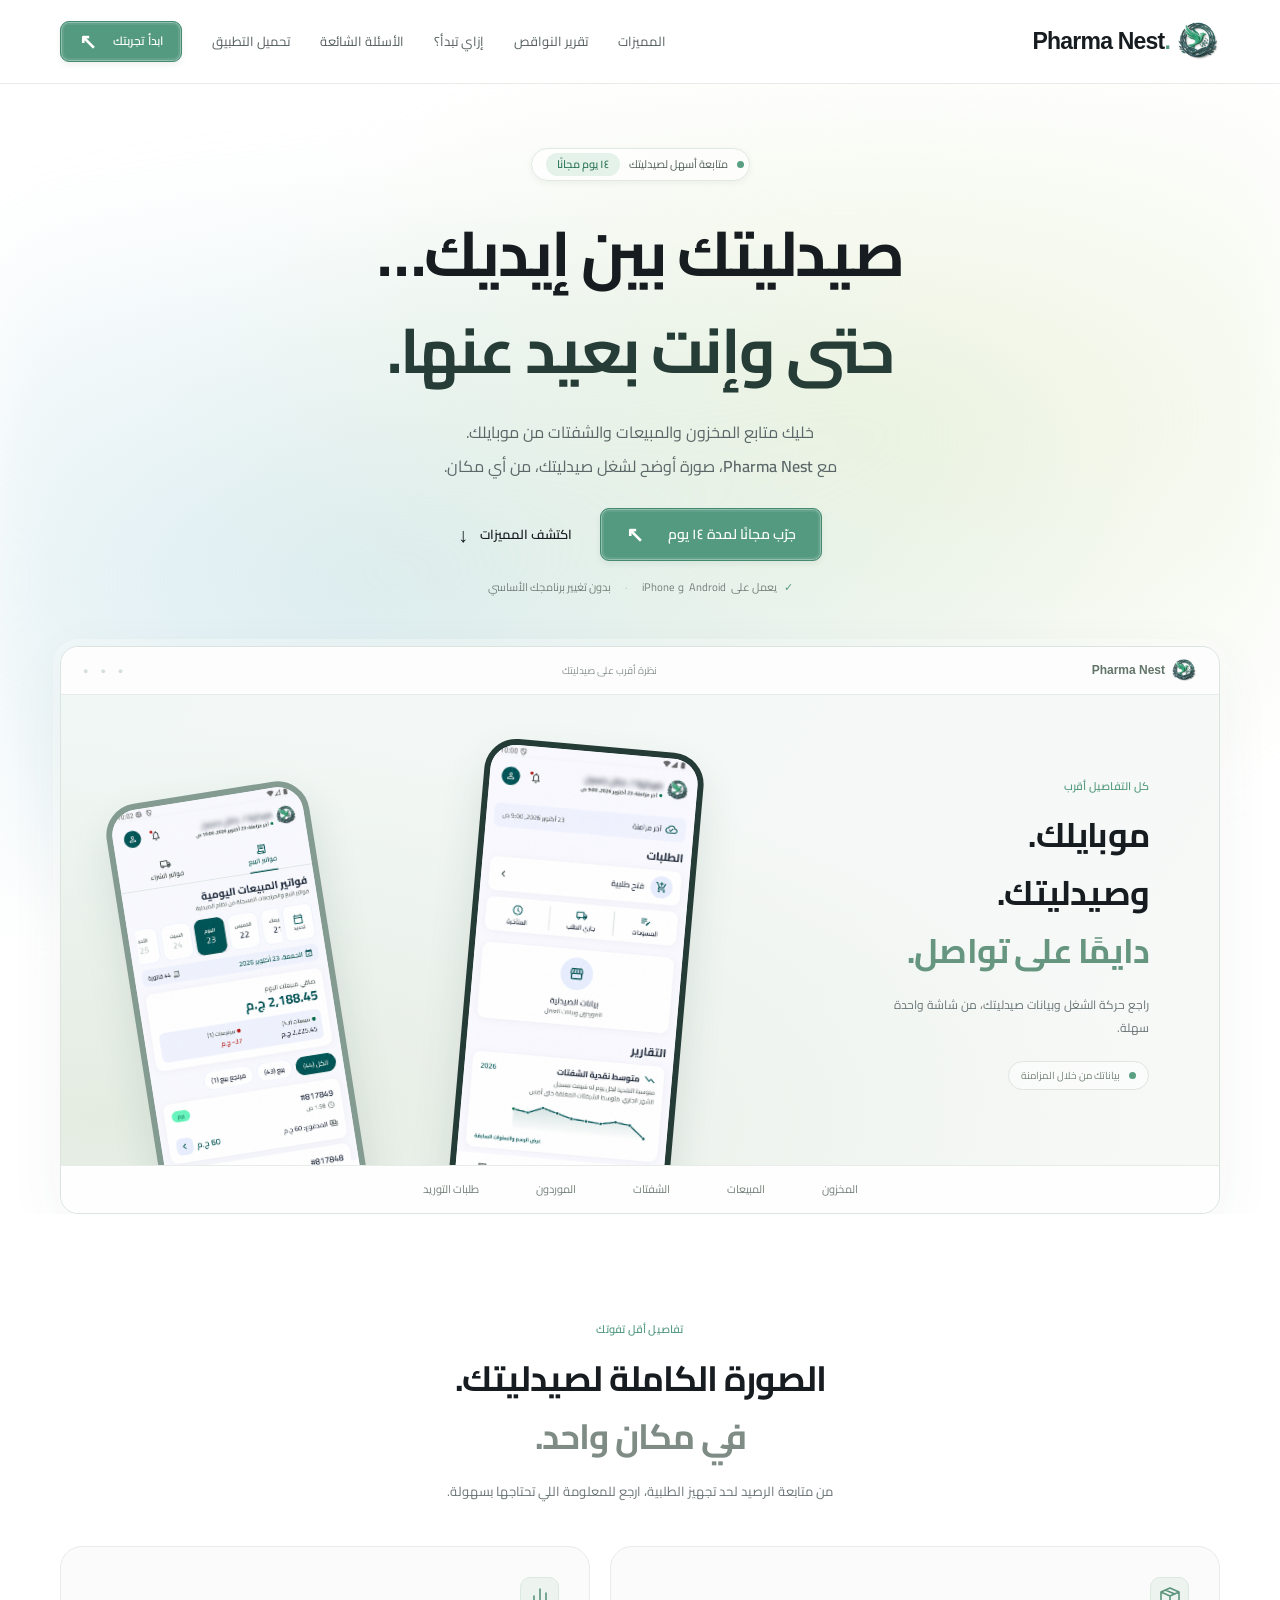
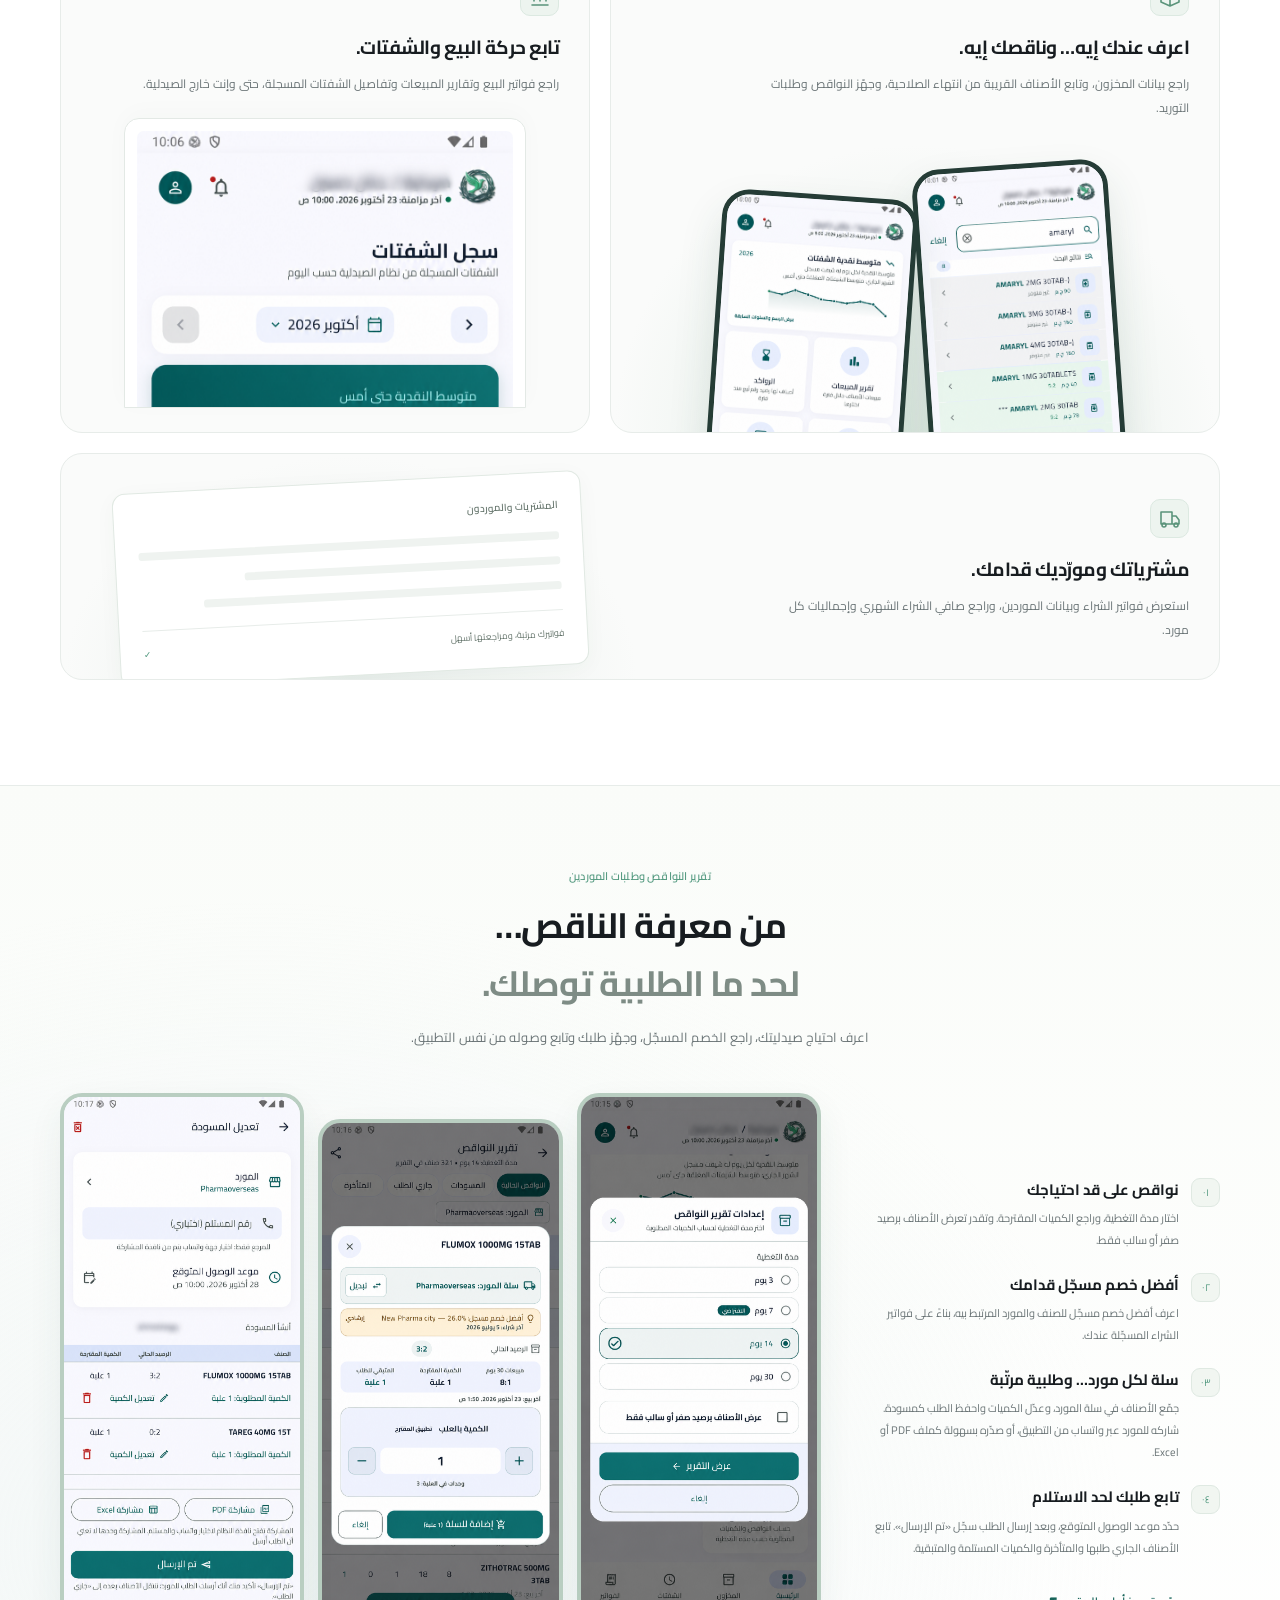
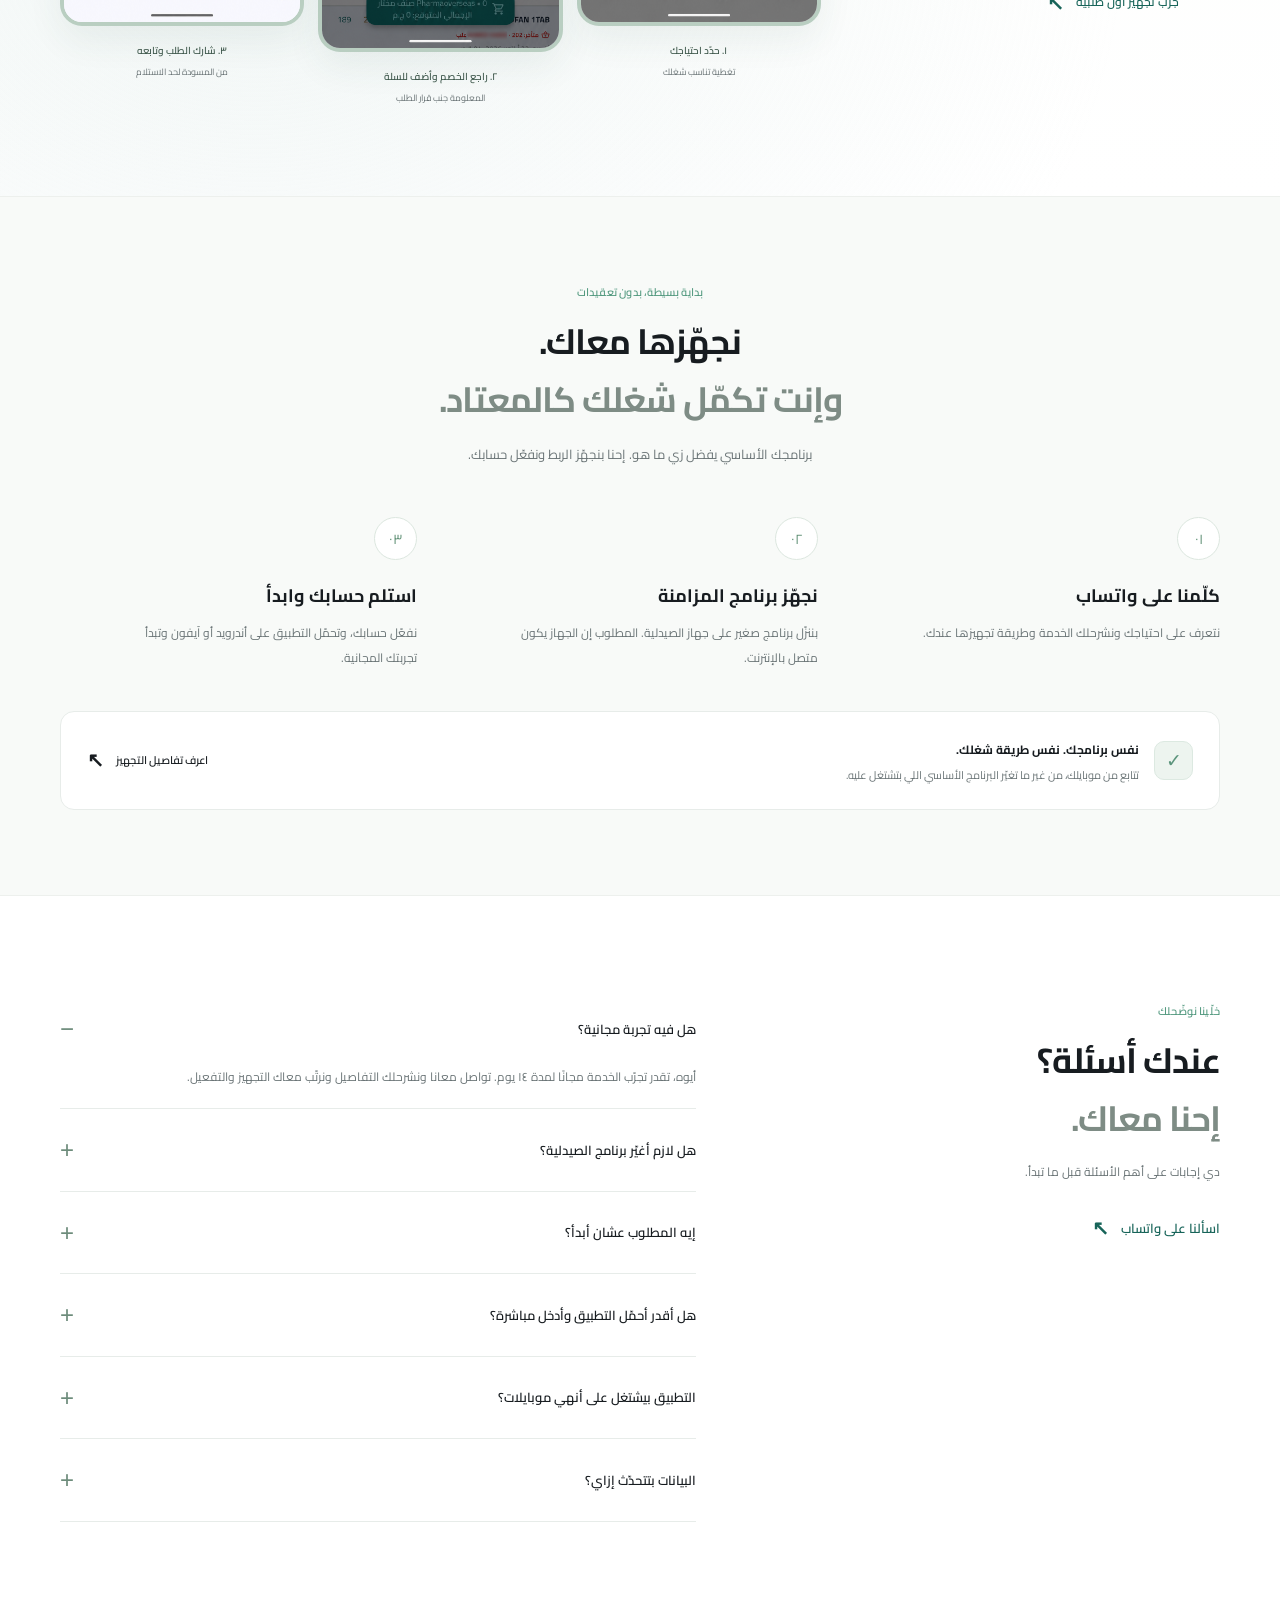
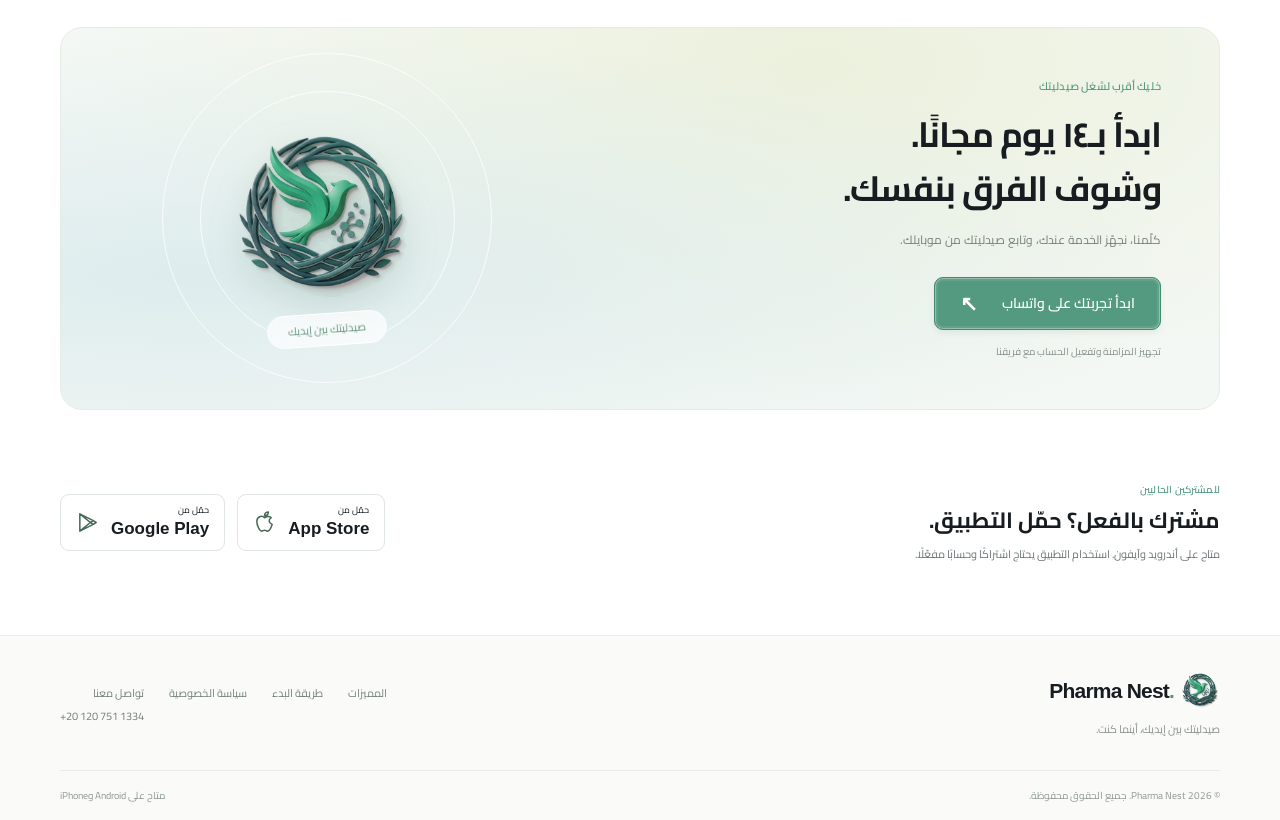
==== index.html @ ee8a0f4d "init commit" ====
<!doctype html>
<html lang="ar" dir="rtl">
<head>
  <meta charset="utf-8">
  <meta name="viewport" content="width=device-width, initial-scale=1">
  <meta name="theme-color" content="#5a9f86">
  <meta name="description" content="صيدليتك بين إيديك مع Pharma Nest. تابع المخزون والمبيعات والشفتات وطلبات التوريد من موبايلك، بدون تغيير برنامجك الأساسي. جرّب مجانًا لمدة ١٤ يوم.">
  <meta property="og:title" content="Pharma Nest — صيدليتك بين إيديك">
  <meta property="og:description" content="تابع صيدليتك من موبايلك. تجربة مجانية لمدة ١٤ يوم مع تجهيز المزامنة وتفعيل حسابك.">
  <meta property="og:type" content="website">
  <title>Pharma Nest | صيدليتك بين إيديك</title>
  <link rel="icon" href="assets/logo.png" type="image/png">
  <link rel="preload" href="assets/fonts/Cairo-Regular.ttf" as="font" type="font/ttf" crossorigin>
  <link rel="stylesheet" href="styles.css">
  <script src="script.js" defer></script>
</head>
<body>
<a class="skip-link" href="#main">انتقل إلى المحتوى</a>
<header class="header">
  <div class="container nav-wrap">
    <a class="brand" href="#home" aria-label="Pharma Nest، الرئيسية"><img src="assets/logo.png" width="42" height="42" alt=""><span dir="ltr">Pharma Nest<span class="brand-dot">.</span></span></a>
    <button class="menu-toggle" aria-controls="navigation" aria-expanded="false" aria-label="فتح القائمة"><span></span><span></span></button>
    <nav id="navigation" aria-label="القائمة الرئيسية">
      <a href="#features">المميزات</a><a href="#shortages">تقرير النواقص</a><a href="#how-it-works">إزاي تبدأ؟</a><a href="#faq">الأسئلة الشائعة</a><a href="#download">تحميل التطبيق</a>
      <a class="button button-small" data-contact href="https://wa.me/201207511334" target="_blank" rel="noopener noreferrer">ابدأ تجربتك <span aria-hidden="true">↖</span></a>
    </nav>
  </div>
</header>
<main id="main">
  <section class="hero" id="home" aria-labelledby="hero-title">
    <div class="hero-glow" aria-hidden="true"></div>
    <div class="container hero-content">
      <div class="announcement"><span class="live-dot" aria-hidden="true"></span><span>متابعة أسهل لصيدليتك</span><span class="announcement-trial">١٤ يوم مجانًا</span></div>
      <h1 id="hero-title">صيدليتك بين إيديك…<br><span>حتى وإنت بعيد عنها.</span></h1>
      <p class="hero-description">خليك متابع المخزون والمبيعات والشفتات من موبايلك.<br class="desktop-break"> مع <b dir="ltr">Pharma Nest</b>، صورة أوضح لشغل صيدليتك، من أي مكان.</p>
      <div class="hero-actions"><a class="button" data-contact href="https://wa.me/201207511334" target="_blank" rel="noopener noreferrer">جرّب مجانًا لمدة ١٤ يوم <span aria-hidden="true">↖</span></a><a class="text-link" href="#features">اكتشف المميزات <span aria-hidden="true">↓</span></a></div>
      <p class="platform-note"><span aria-hidden="true">✓</span> يعمل على <span dir="ltr">Android</span> و<span dir="ltr">iPhone</span><span class="note-separator">·</span> بدون تغيير برنامجك الأساسي</p>
      <div class="showcase" aria-label="صور فعلية من تطبيق Pharma Nest">
        <div class="showcase-top"><div class="showcase-brand"><img src="assets/logo.png" width="25" height="25" alt=""><span dir="ltr">Pharma Nest</span></div><span>نظرة أقرب على صيدليتك</span><span class="window-dots" aria-hidden="true">● ● ●</span></div>
        <div class="showcase-body">
          <div class="showcase-copy"><span class="eyebrow">كل التفاصيل أقرب</span><h2>موبايلك.&nbsp;<br>وصيدليتك.&nbsp;<br><span>دايمًا على تواصل.</span></h2><p>راجع حركة الشغل وبيانات صيدليتك، من شاشة واحدة سهلة.</p><div class="sync-pill"><span class="live-dot" aria-hidden="true"></span> بياناتك من خلال المزامنة</div></div>
          <div class="phones"><div class="phone phone-side"><img src="assets/screens/sales-private.png" width="1080" height="2400" alt="شاشة فواتير المبيعات في تطبيق Pharma Nest" fetchpriority="high"></div><div class="phone phone-main"><img src="assets/screens/home-private.png" width="1080" height="2400" alt="الشاشة الرئيسية للتطبيق، تعرض الطلبات وبيانات الصيدلية ومتوسط نقدية الشفتات" fetchpriority="high"></div></div>
        </div>
        <div class="showcase-bottom"><span>المخزون</span><span>المبيعات</span><span>الشفتات</span><span>الموردون</span><span>طلبات التوريد</span></div>
      </div>
    </div>
  </section>
  <section class="section container" id="features" aria-labelledby="features-title">
    <div class="section-heading"><span class="eyebrow">تفاصيل أقل تفوتك</span><h2 id="features-title">الصورة الكاملة لصيدليتك.<br><span class="muted-heading">في مكان واحد.</span></h2><p>من متابعة الرصيد لحد تجهيز الطلبية، ارجع للمعلومة اللي تحتاجها بسهولة.</p></div>
    <div class="feature-grid">
      <article class="feature-card feature-large"><div class="card-copy"><span class="icon-box" aria-hidden="true"><svg viewBox="0 0 24 24"><path d="m3 7 9-4 9 4-9 4-9-4Zm0 0v10l9 4 9-4V7M12 11v10M7 5l10 4"/></svg></span><h3>اعرف عندك إيه… وناقصك إيه.</h3><p>راجع بيانات المخزون، وتابع الأصناف القريبة من انتهاء الصلاحية، وجهّز النواقص وطلبات التوريد.</p></div><div class="feature-screens feature-screens-pair"><div class="phone"><img src="assets/screens/inventory-private.png" width="1080" height="2400" alt="البحث في مخزون الصيدلية وعرض أرصدة الأصناف، مع تمويه اسم الصيدلية" loading="lazy"></div><div class="phone"><img src="assets/screens/reports-private.png" width="1080" height="2400" alt="تقارير المبيعات والرواكد وتقييم المخزون وقرب انتهاء الصلاحية والنواقص، مع تمويه اسم الصيدلية" loading="lazy"></div></div></article>
      <article class="feature-card"><div class="card-copy"><span class="icon-box" aria-hidden="true"><svg viewBox="0 0 24 24"><path d="M4 20h16M6 16v-5M12 16V4M18 16V8"/></svg></span><h3>تابع حركة البيع والشفتات.</h3><p>راجع فواتير البيع وتقارير المبيعات وتفاصيل الشفتات المسجلة، حتى وإنت خارج الصيدلية.</p></div><div class="image-window"><img src="assets/screens/shifts-private-v2.png" width="1080" height="2400" alt="سجل الشفتات ومتوسط النقدية ومطابقة درج النقدية، مع تمويه اسم الصيدلية" loading="lazy"></div></article>
      <article class="feature-card feature-horizontal"><div class="card-copy"><span class="icon-box" aria-hidden="true"><svg viewBox="0 0 24 24"><path d="M3 5h11v12H3zM14 9h4l3 4v4h-7M6 20a2 2 0 1 0 0-4 2 2 0 0 0 0 4Zm12 0a2 2 0 1 0 0-4 2 2 0 0 0 0 4Z"/></svg></span><h3>مشترياتك ومورّديك قدامك.</h3><p>استعرض فواتير الشراء وبيانات الموردين، وراجع صافي الشراء الشهري وإجماليات كل مورد.</p></div><div class="quiet-illustration" aria-hidden="true"><div class="paper"><span>المشتريات والموردون</span><i></i><i></i><i></i><div>فواتيرك مرتبة، ومراجعتها أسهل <span>✓</span></div></div></div></article>
    </div>
  </section>
  <section class="shortages-section" id="shortages" aria-labelledby="shortages-title">
    <div class="container">
      <div class="section-heading">
        <span class="eyebrow">تقرير النواقص وطلبات الموردين</span>
        <h2 id="shortages-title">من معرفة الناقص…<br><span class="muted-heading">لحد ما الطلبية توصلك.</span></h2>
        <p>اعرف احتياج صيدليتك، راجع الخصم المسجّل، وجهّز طلبك وتابع وصوله من نفس التطبيق.</p>
      </div>
      <div class="shortages-layout">
        <div class="shortages-copy">
          <ol class="order-benefits">
            <li><span class="benefit-number" aria-hidden="true">٠١</span><div><h3>نواقص على قد احتياجك</h3><p>اختار مدة التغطية، وراجع الكميات المقترحة. وتقدر تعرض الأصناف برصيد صفر أو سالب فقط.</p></div></li>
            <li><span class="benefit-number" aria-hidden="true">٠٢</span><div><h3>أفضل خصم مسجّل قدامك</h3><p>اعرف أفضل خصم مسجّل للصنف والمورد المرتبط بيه، بناءً على فواتير الشراء المسجّلة عندك.</p></div></li>
            <li><span class="benefit-number" aria-hidden="true">٠٣</span><div><h3>سلة لكل مورد… وطلبية مرتّبة</h3><p>جمّع الأصناف في سلة المورد، وعدّل الكميات واحفظ الطلب كمسودة. شاركه للمورد عبر واتساب من التطبيق، أو صدّره بسهولة كملف PDF أو Excel.</p></div></li>
            <li><span class="benefit-number" aria-hidden="true">٠٤</span><div><h3>تابع طلبك لحد الاستلام</h3><p>حدّد موعد الوصول المتوقع، وبعد إرسال الطلب سجّل «تم الإرسال». تابع الأصناف الجاري طلبها والمتأخرة والكميات المستلمة والمتبقية.</p></div></li>
          </ol>
          <a class="text-link" data-contact href="https://wa.me/201207511334" target="_blank" rel="noopener noreferrer">جرّب تجهيز أول طلبية <span aria-hidden="true">↖</span></a>
        </div>
        <div class="shortage-gallery" aria-label="خطوات تجهيز طلب النواقص من داخل التطبيق">
          <figure><div class="phone shortage-device"><img src="assets/screens/shortage-settings-private.png" width="1080" height="2400" alt="إعدادات تقرير النواقص واختيار مدة التغطية وفلتر الرصيد" loading="lazy"></div><figcaption><span>١. حدّد احتياجك</span>تغطية تناسب شغلك</figcaption></figure>
          <figure><div class="phone shortage-device"><img src="assets/screens/shortage-discount-private.png" width="1080" height="2400" alt="أفضل خصم مسجّل للصنف واختيار كمية الطلب وإضافتها إلى سلة المورد" loading="lazy"></div><figcaption><span>٢. راجع الخصم وأضف للسلة</span>المعلومة جنب قرار الطلب</figcaption></figure>
          <figure><div class="phone shortage-device"><img src="assets/screens/shortage-cart-private.png" width="1080" height="2400" alt="مسودة طلب المورد وموعد الوصول المتوقع وخيارات مشاركة PDF وExcel وتسجيل الإرسال" loading="lazy"></div><figcaption><span>٣. شارك الطلب وتابعه</span>من المسودة لحد الاستلام</figcaption></figure>
        </div>
      </div>
    </div>
  </section>
  <section class="how-section" id="how-it-works" aria-labelledby="how-title"><div class="container">
    <div class="section-heading"><span class="eyebrow">بداية بسيطة، بدون تعقيدات</span><h2 id="how-title">نجهّزها معاك.<br><span class="muted-heading">وإنت تكمّل شغلك كالمعتاد.</span></h2><p>برنامجك الأساسي يفضل زي ما هو. إحنا بنجهّز الربط ونفعّل حسابك.</p></div>
    <div class="steps"><article><span class="step-number">٠١</span><h3>كلّمنا على واتساب</h3><p>نتعرف على احتياجك ونشرحلك الخدمة وطريقة تجهيزها عندك.</p></article><article><span class="step-number">٠٢</span><h3>نجهّز برنامج المزامنة</h3><p>بننزّل برنامج صغير على جهاز الصيدلية. المطلوب إن الجهاز يكون متصل بالإنترنت.</p></article><article><span class="step-number">٠٣</span><h3>استلم حسابك وابدأ</h3><p>نفعّل حسابك، وتحمّل التطبيق على أندرويد أو آيفون وتبدأ تجربتك المجانية.</p></article></div>
    <div class="setup-note"><span class="icon-box" aria-hidden="true">✓</span><div><strong>نفس برنامجك. نفس طريقة شغلك.</strong><p>تتابع من موبايلك، من غير ما تغيّر البرنامج الأساسي اللي بتشتغل عليه.</p></div><a class="text-link" data-contact href="https://wa.me/201207511334" target="_blank" rel="noopener noreferrer">اعرف تفاصيل التجهيز <span aria-hidden="true">↖</span></a></div>
  </div></section>
  <section class="section container faq-section" id="faq" aria-labelledby="faq-title"><div class="faq-intro"><span class="eyebrow">خلّينا نوضّحلك</span><h2 id="faq-title">عندك أسئلة؟<br><span class="muted-heading">إحنا معاك.</span></h2><p>دي إجابات على أهم الأسئلة قبل ما تبدأ.</p><a class="text-link" data-contact href="https://wa.me/201207511334" target="_blank" rel="noopener noreferrer">اسألنا على واتساب <span aria-hidden="true">↖</span></a></div>
    <div class="faq-list"><details open><summary>هل فيه تجربة مجانية؟</summary><p>أيوه، تقدر تجرّب الخدمة مجانًا لمدة ١٤ يوم. تواصل معانا ونشرحلك التفاصيل ونرتّب معاك التجهيز والتفعيل.</p></details><details><summary>هل لازم أغيّر برنامج الصيدلية؟</summary><p>لا، بتكمّل شغلك على برنامجك الأساسي. بنجهّز برنامج مزامنة صغير على جهاز الصيدلية عشان تقدر تتابع البيانات من التطبيق.</p></details><details><summary>إيه المطلوب عشان أبدأ؟</summary><p>جهاز الصيدلية يكون متصل بالإنترنت عشان برنامج المزامنة يقدر يحدّث البيانات. فريقنا بيتواصل معاك لترتيب التجهيز وتفعيل حسابك.</p></details><details><summary>هل أقدر أحمّل التطبيق وأدخل مباشرة؟</summary><p>استخدام التطبيق بيحتاج حساب مفعّل بعد تجهيز الخدمة. كلّمنا الأول، وبعد التفعيل هنساعدك تسجّل الدخول على موبايلك.</p></details><details><summary>التطبيق بيشتغل على أنهي موبايلات؟</summary><p>التطبيق متاح لأجهزة أندرويد من Google Play ولأجهزة آيفون من App Store. روابط التحميل موجودة تحت للمشتركين الحاليين.</p></details><details><summary>البيانات بتتحدّث إزاي؟</summary><p>برنامج المزامنة بينقل البيانات من جهاز الصيدلية للخدمة عبر الإنترنت.</p></details></div>
  </section>
  <section class="container trial-section" id="contact" aria-labelledby="trial-title"><div class="trial-glow" aria-hidden="true"></div><div class="trial-content"><span class="eyebrow">خليك أقرب لشغل صيدليتك</span><h2 id="trial-title">ابدأ بـ١٤ يوم مجانًا.<br>وشوف الفرق بنفسك.</h2><p>كلّمنا، نجهّز الخدمة عندك، وتابع صيدليتك من موبايلك.</p><a class="button" data-contact href="https://wa.me/201207511334" target="_blank" rel="noopener noreferrer">ابدأ تجربتك على واتساب <span aria-hidden="true">↖</span></a><span class="trial-caption">تجهيز المزامنة وتفعيل الحساب مع فريقنا</span></div><div class="trial-art" aria-hidden="true"><div class="orbit orbit-one"></div><div class="orbit orbit-two"></div><img src="assets/logo.png" width="200" height="200" alt=""><span class="floating-label">صيدليتك بين إيديك</span></div></section>
  <section class="container download-section" id="download" aria-labelledby="download-title"><div><span class="eyebrow">للمشتركين الحاليين</span><h2 id="download-title">مشترك بالفعل؟ حمّل التطبيق.</h2><p>متاح على أندرويد وآيفون. استخدام التطبيق يحتاج اشتراكًا وحسابًا مفعّلًا.</p></div><div class="store-links"><a class="store-badge" data-store="android" href="https://play.google.com/store/apps/details?id=com.pharmaNest.smarttech.app.pharma_nest" target="_blank" rel="noopener noreferrer" aria-label="تحميل تطبيق Pharma Nest من Google Play"><svg viewBox="0 0 24 24" aria-hidden="true"><path d="M4 3 15 12 4 21V3Zm0 0 14 7M4 21l14-7M15 12l3-2 3 2-3 2-3-2Z"/></svg><span><small>حمّل من</small><strong>Google Play</strong></span></a><a class="store-badge" data-store="ios" href="https://apps.apple.com/eg/app/pharma-nest/id6823165189" target="_blank" rel="noopener noreferrer" aria-label="تحميل تطبيق Pharma Nest من App Store"><svg viewBox="0 0 24 24" aria-hidden="true"><path d="M12 7c-3-3-8-1-8 4 0 4 3 10 5 10 1 0 2-1 3-1s2 1 3 1c2 0 4-4 5-7-4-2-4-5-1-7-2-2-5-1-7 0Zm0-2c0-3 2-4 4-4 0 3-2 4-4 4Z"/></svg><span><small>حمّل من</small><strong>App Store</strong></span></a></div></section>
</main>
<footer class="footer"><div class="container footer-main"><div><a class="brand" href="#home"><img src="assets/logo.png" width="38" height="38" alt=""><span dir="ltr">Pharma Nest<span class="brand-dot">.</span></span></a><p>صيدليتك بين إيديك، أينما كنت.</p></div><div class="footer-links"><a href="#features">المميزات</a><a href="#how-it-works">طريقة البدء</a><a href="privacy-policy.html">سياسة الخصوصية</a><a data-contact href="https://wa.me/201207511334" target="_blank" rel="noopener noreferrer">تواصل معنا <span dir="ltr">+20 120 751 1334</span></a></div></div><div class="container footer-bottom"><span>© <span id="year">2026</span> Pharma Nest. جميع الحقوق محفوظة.</span><span>متاح على Android وiPhone</span></div></footer>
</body>
</html>
---- styles.css ----
@font-face {
  font-family:Cairo;
  src:url('assets/fonts/Cairo-Regular.ttf') format('truetype');
  font-weight:400;
  font-display:swap
}
@font-face {
  font-family:Cairo;
  src:url('assets/fonts/Cairo-SemiBold.ttf') format('truetype');
  font-weight:600;
  font-display:swap
}
@font-face {
  font-family:Cairo;
  src:url('assets/fonts/Cairo-Bold.ttf') format('truetype');
  font-weight:700;
  font-display:swap
}
:root {
  --ink:#171c20;
  --muted:#6a7476;
  --green:#549a80;
  --deep:#176459;
  --line:#e7ece9;
  --soft:#f7f9f8;
  --radius:22px
}
* {
  box-sizing:border-box
}
html {
  scroll-behavior:smooth;
  scroll-padding-top:100px
}
body {
  margin:0;
  background:#fff;
  color:var(--ink);
  font-family:Cairo,Arial,sans-serif;
  font-size:15px;
  line-height:1.9
}
a {
  color:inherit;
  text-decoration:none
}
button {
  font:inherit
}
img {
  display:block;
  max-width:100%;
  height:auto
}
svg {
  width:24px;
  height:24px;
  fill:none;
  stroke:currentColor;
  stroke-width:1.6;
  stroke-linecap:round;
  stroke-linejoin:round
}
h1,h2,h3,p {
  margin:0
}
h1,h2,h3 {
  line-height:1.55
}
a,button,summary {
  -webkit-tap-highlight-color:transparent
}
a:focus-visible,button:focus-visible,summary:focus-visible {
  outline:3px solid var(--deep);
  outline-offset:5px
}
section {
  scroll-margin-top:24px
}
.container {
  width:min(1160px,calc(100% - 64px));
  margin-inline:auto
}
.skip-link {
  position:fixed;
  top:-100px;
  inset-inline-start:20px;
  padding:8px 20px;
  background:#fff;
  z-index:50
}
.skip-link:focus {
  top:10px
}
.header {
  height:84px;
  border-bottom:1px solid var(--line);
  background:#fffffff5;
  position:sticky;
  top:0;
  z-index:20;
  backdrop-filter:blur(16px)
}
.nav-wrap {
  height:100%;
  display:flex;
  align-items:center;
  justify-content:space-between;
  gap:25px
}
.brand {
  display:flex;
  align-items:center;
  gap:8px;
  white-space:nowrap;
  font-family:Arial,sans-serif;
  font-weight:700;
  font-size:23px;
  letter-spacing:-.8px
}
.brand img {
  object-fit:contain
}
.brand-dot {
  color:var(--green)
}
nav {
  display:flex;
  align-items:center;
  gap:30px;
  font-size:13px
}
nav>a:not(.button) {
  color:#555f60
}
nav>a:not(.button):hover {
  color:var(--deep)
}
.button {
  display:inline-flex;
  align-items:center;
  justify-content:center;
  gap:24px;
  padding:12px 25px;
  border-radius:9px;
  color:white;
  background:var(--green);
  box-shadow:inset 0 0 0 1px #ffffff50,inset 0 0 0 3px #ffffff15,0 3px 6px #32614e15;
  border:1px solid #448a71;
  font-weight:600;
  font-size:14px;
  transition:background .2s,transform .2s
}
.button:hover {
  background:#418369;
  transform:translateY(-2px)
}
.button>span {
  font-size:21px;
  line-height:1
}
.button-small {
  font-size:12px;
  padding:8px 18px;
  gap:16px
}
.menu-toggle {
  display:none
}
.hero {
  position:relative;
  overflow:hidden;
  padding:64px 0 0
}
.hero-glow {
  position:absolute;
  top:10px;
  left:50%;
  transform:translateX(-50%);
  width:1300px;
  height:810px;
  background:radial-gradient(ellipse at 70% 40%,#e2edce99,transparent 58%),radial-gradient(ellipse at 30% 60%,#d1e7edcc,transparent 62%);
  filter:blur(35px);
  pointer-events:none
}
.hero-content {
  position:relative;
  text-align:center
}
.announcement {
  display:inline-flex;
  align-items:center;
  gap:9px;
  border:1px solid #dfe9e1;
  background:#ffffffb5;
  border-radius:50px;
  padding:4px 5px 4px 14px;
  box-shadow:0 2px 6px #334a3610;
  font-size:11px;
  color:#56625b
}
.live-dot {
  width:7px;
  height:7px;
  display:inline-block;
  border-radius:50%;
  background:#5b9f83;
  flex-shrink:0
}
.announcement-trial {
  background:#e5f2e9;
  border-radius:25px;
  color:#337a5b;
  font-weight:600;
  padding:1px 11px
}
.hero h1 {
  font-size:clamp(38px,4.9vw,65px);
  font-weight:700;
  letter-spacing:-2.2px;
  line-height:1.55;
  margin:24px auto 17px
}
.hero h1>span {
  color:#263c36
}
.hero-description {
  font-size:16px;
  color:#5a6667;
  line-height:2.1
}
.hero-description b {
  font-weight:600;
  white-space:nowrap
}
.hero-actions {
  display:flex;
  justify-content:center;
  align-items:center;
  gap:28px;
  margin-top:25px
}
.text-link {
  display:inline-flex;
  align-items:center;
  gap:12px;
  font-size:13px;
  font-weight:600
}
.text-link:hover {
  color:var(--deep)
}
.text-link span {
  font-size:20px
}
.platform-note [dir=ltr] {
  display:inline-block;
  margin-inline:3px
}
.platform-note {
  margin-top:16px;
  font-size:11px;
  color:#76807b
}
.platform-note>span:first-child {
  color:var(--green);
  margin-inline-end:5px
}
.note-separator {
  padding-inline:12px;
  color:#acb7b0
}
.showcase {
  position:relative;
  margin-top:48px;
  border:1px solid #dce4e0;
  border-radius:18px;
  background:#f8faf9;
  box-shadow:0 15px 55px #344d4310,0 0 0 7px #ffffff50;
  text-align:start;
  overflow:hidden
}
.showcase-top {
  display:flex;
  align-items:center;
  justify-content:space-between;
  padding:12px 22px;
  background:#ffffffb0;
  border-bottom:1px solid var(--line);
  font-size:10px;
  color:#8d9692
}
.showcase-brand {
  display:flex;
  align-items:center;
  gap:7px;
  color:#62756a;
  font-family:Arial,sans-serif;
  font-size:12px;
  font-weight:600
}
.window-dots {
  direction:ltr;
  font-size:9px;
  letter-spacing:5px;
  color:#d4dfd7
}
.showcase-body {
  height:470px;
  display:grid;
  grid-template-columns:1fr 1.2fr;
  align-items:center;
  padding:30px 70px 0;
  overflow:hidden;
  background:radial-gradient(ellipse at 5% 90%,#e4ece2,transparent 65%),linear-gradient(120deg,#f1f7f5,#f7f9f7)
}
.showcase-copy {
  align-self:center;
  padding-bottom:25px
}
.eyebrow {
  display:block;
  color:var(--green);
  font-size:11px;
  font-weight:600;
  letter-spacing:.2px;
  margin-bottom:10px
}
.showcase-copy h2 {
  font-size:34px;
  line-height:1.7;
  letter-spacing:-.8px
}
.showcase-copy h2 span {
  color:#669580
}
.showcase-copy p {
  font-size:12px;
  color:var(--muted);
  max-width:265px;
  margin-top:14px
}
.sync-pill {
  display:inline-flex;
  align-items:center;
  gap:9px;
  font-size:10px;
  color:#748477;
  margin-top:22px;
  border:1px solid #dfe6e0;
  border-radius:30px;
  padding:4px 12px;
  background:#ffffff85
}
.phones {
  height:100%;
  position:relative;
  direction:ltr
}
.phone {
  border:6px solid #253c36;
  border-radius:32px;
  background:#f8f8fc;
  overflow:hidden;
  box-shadow:0 20px 40px #254f3f20;
  position:relative
}
.phone img {
  width:100%;
  height:auto
}
.phones .phone {
  position:absolute;
  width:220px;
  top:20px
}
.phone-main {
  right:0;
  transform:rotate(5deg);
  z-index:2
}
.phones .phone-side {
  left:4px;
  top:65px;
  transform:rotate(-9deg);
  width:205px;
  border-color:#849b91
}
.showcase-bottom {
  display:flex;
  justify-content:center;
  gap:57px;
  border-top:1px solid var(--line);
  background:#ffffffd0;
  padding:13px 20px;
  color:#738078;
  font-size:11px
}
.image-caption {
  font-size:10px;
  color:#8d9691;
  margin:15px 0 0
}
.section {
  padding-block:105px
}
.section-heading {
  text-align:center;
  margin-bottom:43px
}
.section-heading h2,.faq-intro h2 {
  font-size:35px;
  letter-spacing:-1px;
  line-height:1.65
}
.muted-heading {
  color:#7e8c85
}
.section-heading>p {
  color:var(--muted);
  font-size:13px;
  margin-top:13px
}
.feature-grid {
  display:grid;
  grid-template-columns:1.15fr 1fr;
  gap:20px
}
.feature-card {
  border:1px solid var(--line);
  border-radius:var(--radius);
  overflow:hidden;
  background:#fafbfa;
  min-width:0
}
.card-copy {
  padding:30px 30px 22px
}
.icon-box {
  display:flex;
  width:39px;
  height:39px;
  align-items:center;
  justify-content:center;
  border:1px solid #dce9e1;
  border-radius:10px;
  background:#edf4ef;
  color:#5b947b;
  margin-bottom:17px;
  font-size:19px
}
.card-copy h3 {
  font-size:19px;
  letter-spacing:-.5px
}
.card-copy p {
  font-size:12px;
  color:var(--muted);
  margin-top:9px;
  max-width:420px;
  line-height:2
}
.feature-screens {
  height:290px;
  display:flex;
  align-items:center;
  padding:22px 35px 0;
  gap:30px;
  background:radial-gradient(ellipse at bottom,#dfebe3,transparent 70%);
  overflow:hidden
}
.feature-screens .phone {
  width:196px;
  flex-shrink:0;
  align-self:flex-start;
  transform:rotate(-4deg);
  border-width:5px;
  border-radius:27px
}
.feature-side-note {
  padding-bottom:55px
}
.mini-tag {
  font-size:9px;
  color:var(--green);
  background:#eaf2ec;
  border:1px solid #dce8de;
  padding:3px 8px;
  border-radius:5px;
  white-space:nowrap
}
.feature-side-note strong {
  display:block;
  font-size:21px;
  line-height:1.8;
  margin-top:15px
}
.feature-side-note p {
  font-size:10px;
  color:var(--muted);
  margin-top:8px
}
.image-window {
  height:290px;
  width:76%;
  margin:0 auto;
  padding:12px;
  border:1px solid #e3e9e5;
  border-radius:15px 15px 0 0;
  background:#fff;
  overflow:hidden;
  box-shadow:0 -5px 25px #27483706
}
.image-window img {
  border-radius:7px;
  width:100%
}
.feature-horizontal {
  grid-column:1/-1;
  display:grid;
  grid-template-columns:1fr 1fr;
  align-items:center
}
.quiet-illustration {
  padding:28px 55px 0;
  background:radial-gradient(ellipse at bottom,#e8eeea,transparent 70%);
  height:225px;
  overflow:hidden
}
.paper {
  padding:23px;
  border:1px solid #e1e9e3;
  background:white;
  border-radius:13px;
  box-shadow:0 5px 22px #29473109;
  transform:rotate(-3deg);
  font-size:10px;
  color:#65756c
}
.paper>span {
  font-weight:600
}
.paper i {
  display:block;
  background:#eff3f0;
  height:8px;
  border-radius:3px;
  margin-top:17px
}
.paper i:nth-of-type(2) {
  width:75%
}
.paper i:nth-of-type(3) {
  width:85%
}
.paper div {
  display:flex;
  justify-content:space-between;
  align-items:center;
  border-top:1px solid var(--line);
  margin-top:20px;
  padding-top:14px;
  font-size:9px
}
.paper div span {
  color:var(--green)
}
.feature-footnote {
  display:flex;
  justify-content:center;
  align-items:center;
  gap:9px;
  font-size:11px;
  color:#87938c;
  margin-top:23px
}
.feature-footnote>span {
  font-size:21px;
  color:var(--green)
}
.how-section {
  background:#f8faf8;
  border-block:1px solid #edf0ed;
  padding-block:85px
}
.steps {
  display:grid;
  grid-template-columns:repeat(3,1fr);
  gap:45px;
  position:relative
}
.steps article {
  position:relative;
  padding-top:8px
}
.step-number {
  display:flex;
  align-items:center;
  justify-content:center;
  width:43px;
  height:43px;
  border-radius:50%;
  border:1px solid #dce7df;
  background:#fff;
  font-size:14px;
  color:#65947a;
  margin-bottom:22px
}
.steps h3 {
  font-size:18px
}
.steps p {
  font-size:12px;
  color:var(--muted);
  margin-top:10px;
  line-height:2.1;
  max-width:300px
}
.setup-note {
  display:flex;
  align-items:center;
  gap:15px;
  background:#fff;
  border:1px solid var(--line);
  border-radius:14px;
  padding:23px 26px;
  margin-top:40px
}
.setup-note .icon-box {
  margin:0;
  flex-shrink:0
}
.setup-note strong {
  font-size:12px
}
.setup-note p {
  font-size:11px;
  color:var(--muted);
  margin-top:2px
}
.setup-note>a {
  margin-inline-start:auto;
  font-size:11px;
  flex-shrink:0
}
.faq-section {
  display:grid;
  grid-template-columns:.8fr 1.2fr;
  gap:100px
}
.faq-intro>p {
  font-size:12px;
  color:var(--muted);
  margin-top:14px
}
.faq-intro>a {
  margin-top:25px;
  color:var(--deep)
}
details {
  border-bottom:1px solid var(--line);
  padding:18px 0
}
details:first-child {
  padding-top:5px
}
summary {
  font-weight:600;
  font-size:13px;
  list-style:none;
  cursor:pointer;
  display:flex;
  align-items:center;
  justify-content:space-between;
  gap:20px
}
summary::-webkit-details-marker {
  display:none
}
summary::after {
  content:'+';
  font-family:Arial,sans-serif;
  color:#6d8c7b;
  font-size:24px;
  font-weight:400
}
details[open] summary::after {
  content:'−'
}
details p {
  font-size:12px;
  color:var(--muted);
  line-height:2.2;
  padding:12px 0 0 28px
}
.trial-section {
  position:relative;
  display:grid;
  grid-template-columns:1.2fr .8fr;
  align-items:center;
  background:#f4f8f4;
  border:1px solid #e5ece6;
  border-radius:22px;
  padding:48px 58px;
  overflow:hidden
}
.trial-glow {
  position:absolute;
  inset:0;
  background:radial-gradient(ellipse at 12% 65%,#d8e9eccc,transparent 70%),radial-gradient(ellipse at 65% 10%,#e7edd1aa,transparent 70%);
  pointer-events:none
}
.trial-content {
  position:relative
}
.trial-content h2 {
  font-size:35px;
  letter-spacing:-1px
}
.trial-content p {
  font-size:12px;
  color:#758178;
  margin-top:14px
}
.trial-content .button {
  margin-top:25px
}
.trial-caption {
  display:block;
  color:#87928b;
  font-size:10px;
  margin-top:12px
}
.trial-art {
  position:relative;
  display:flex;
  align-items:center;
  justify-content:center;
  min-height:270px
}
.trial-art img {
  width:180px;
  z-index:1;
  filter:drop-shadow(0 15px 18px #3a71502a)
}
.orbit {
  position:absolute;
  border:1px solid #ffffffc0;
  border-radius:50%;
  width:255px;
  height:255px
}
.orbit-two {
  width:330px;
  height:330px
}
.floating-label {
  position:absolute;
  bottom:8px;
  z-index:2;
  background:#ffffffb0;
  backdrop-filter:blur(8px);
  border:1px solid #fff;
  padding:5px 20px;
  border-radius:30px;
  font-size:11px;
  color:#63947d;
  transform:rotate(-4deg)
}
.download-section {
  display:flex;
  align-items:center;
  justify-content:space-between;
  gap:30px;
  padding-block:70px
}
.download-section .eyebrow {
  font-size:10px;
  margin-bottom:4px
}
.download-section h2 {
  font-size:22px
}
.download-section p {
  font-size:11px;
  color:var(--muted);
  margin-top:7px
}
.store-links {
  display:flex;
  gap:12px;
  flex-shrink:0;
  direction:ltr
}
.store-badge {
  display:flex;
  align-items:center;
  gap:12px;
  border:1px solid #dfe5e0;
  border-radius:9px;
  padding:8px 15px;
  background:#fff;
  min-width:143px;
  transition:background .2s
}
.store-badge:hover {
  background:#eff5f1
}
.store-badge>span {
  display:flex;
  flex-direction:column;
  line-height:1.5
}
.store-badge small {
  font-family:Cairo,sans-serif;
  font-size:9px;
  direction:rtl;
  text-align:start
}
.store-badge strong {
  font-size:17px;
  font-family:Arial,sans-serif;
  font-weight:600
}
.store-badge svg {
  width:23px;
  height:25px;
  color:#476a57
}
.footer {
  border-top:1px solid var(--line);
  background:#fafbf9;
  padding-top:35px
}
.footer-main {
  display:flex;
  justify-content:space-between;
  align-items:center;
  gap:30px;
  padding-bottom:30px
}
.footer .brand {
  font-size:21px
}
.footer-main p {
  font-size:11px;
  color:#89938b;
  margin-top:8px
}
.footer-links {
  display:flex;
  gap:25px;
  font-size:11px;
  color:#748078
}
.footer-links>a:last-child {
  display:flex;
  flex-direction:column;
  gap:2px
}
.footer-bottom {
  border-top:1px solid var(--line);
  display:flex;
  justify-content:space-between;
  padding-block:15px;
  color:#8f9992;
  font-size:10px
}
@media(min-width:1450px) {
  .hero {
    padding-top:80px
  }
  .hero h1 {
    font-size:70px
  }
}
@media(max-width:1000px) {
  nav {
    gap:18px
  }
  .showcase-body {
    padding-inline:35px;
    grid-template-columns:.9fr 1.1fr
  }
  .phones .phone {
    width:195px
  }
  .phones .phone-side {
    width:175px;
    left:-8px
  }
  .showcase-copy h2 {
    font-size:29px
  }
  .showcase-bottom {
    gap:35px
  }
  .feature-side-note {
    display:none
  }
  .feature-screens {
    justify-content:center
  }
  .faq-section {
    gap:50px
  }
  .download-section {
    align-items:flex-start;
    flex-direction:column
  }
  .footer-links {
    gap:15px
  }
  .trial-section {
    padding-inline:35px
  }
}
@media(max-width:800px) {
  .container {
    width:calc(100% - 40px)
  }
  .header {
    height:auto;
    min-height:72px
  }
  .nav-wrap {
    min-height:72px;
    flex-wrap:wrap;
    gap:0;
    position:relative
  }
  .brand {
    font-size:21px
  }
  .brand img {
    width:36px;
    height:36px
  }
  nav {
    width:100%;
    padding-block:12px 22px;
    justify-content:center;
    flex-wrap:wrap;
    gap:16px 24px
  }
  .js nav {
    display:none;
    position:absolute;
    top:72px;
    inset-inline:0;
    width:auto;
    background:#fff;
    padding:20px;
    border:1px solid var(--line);
    border-radius:0 0 14px 14px;
    box-shadow:0 15px 25px #21423412;
    align-items:stretch;
    flex-direction:column;
    gap:0
  }
  .js nav.is-open {
    display:flex
  }
  .js nav>a {
    padding:9px
  }
  .js nav .button {
    margin-top:8px
  }
  .js .menu-toggle {
    display:flex;
    flex-direction:column;
    justify-content:center;
    align-items:center;
    gap:6px;
    border:1px solid var(--line);
    border-radius:8px;
    background:white;
    width:40px;
    height:36px;
    cursor:pointer
  }
  .menu-toggle span {
    width:17px;
    height:1px;
    background:#476454;
    transition:transform .2s
  }
  .menu-toggle[aria-expanded=true] span:first-child {
    transform:translateY(3.5px) rotate(45deg)
  }
  .menu-toggle[aria-expanded=true] span:last-child {
    transform:translateY(-3.5px) rotate(-45deg)
  }
  .hero {
    padding-top:40px
  }
  .hero h1 {
    font-size:43px;
    letter-spacing:-1.4px
  }
  .hero-description {
    font-size:14px
  }
  .showcase {
    margin-top:36px
  }
  .showcase-body {
    height:420px;
    padding-inline:25px
  }
  .showcase-copy h2 {
    font-size:25px
  }
  .showcase-copy p {
    font-size:11px;
    max-width:210px
  }
  .phones .phone {
    width:175px;
    right:-15px
  }
  .phones .phone-side {
    width:158px;
    left:-3px;
    top:90px
  }
  .showcase-bottom {
    gap:23px;
    font-size:10px
  }
  .section {
    padding-block:75px
  }
  .section-heading h2,.faq-intro h2 {
    font-size:29px
  }
  .card-copy {
    padding:23px
  }
  .card-copy h3 {
    font-size:17px
  }
  .feature-screens {
    padding-inline:15px
  }
  .quiet-illustration {
    padding-inline:25px
  }
  .steps {
    gap:25px
  }
  .setup-note {
    flex-wrap:wrap
  }
  .setup-note>a {
    margin-inline-start:54px
  }
  .faq-section {
    grid-template-columns:1fr;
    gap:30px
  }
  .trial-content h2 {
    font-size:29px
  }
  .trial-art img {
    width:140px
  }
  .orbit {
    width:190px;
    height:190px
  }
  .orbit-two {
    width:245px;
    height:245px
  }
  .trial-art {
    min-height:240px
  }
  .footer-main {
    align-items:flex-start;
    flex-direction:column
  }
  .footer-links {
    width:100%;
    justify-content:space-between
  }
}
@media(max-width:560px) {
  .hero h1 {
    font-size:35px;
    line-height:1.65;
    letter-spacing:-1.2px
  }
  .hero-description {
    font-size:12px;
    max-width:325px;
    margin-inline:auto
  }
  .desktop-break {
    display:none
  }
  .announcement {
    font-size:10px
  }
  .hero-actions {
    flex-direction:column;
    gap:12px;
    margin-top:23px
  }
  .button {
    font-size:13px;
    padding:11px 21px
  }
  .hero-actions .text-link {
    font-size:11px
  }
  .platform-note {
    font-size:9px;
    margin-top:14px
  }
  .note-separator {
    padding-inline:6px
  }
  .showcase {
    border-radius:13px
  }
  .showcase-top {
    padding:10px 12px
  }
  .showcase-top>span:not(.window-dots) {
    display:none
  }
  .showcase-body {
    display:block;
    height:478px;
    padding:25px 18px 0
  }
  .showcase-copy {
    text-align:center;
    padding:0
  }
  .showcase-copy .eyebrow {
    font-size:9px;
    margin-bottom:4px
  }
  .showcase-copy h2 {
    font-size:21px;
    line-height:1.7
  }
  .showcase-copy h2 br {
    display:none
  }
  .showcase-copy h2 span {
    display:block
  }
  .showcase-copy p {
    max-width:255px;
    font-size:10px;
    margin:7px auto 0
  }
  .sync-pill {
    display:none
  }
  .phones {
    height:360px;
    margin:22px auto 0;
    width:265px;
    max-width:100%
  }
  .phones .phone {
    width:155px;
    right:4px;
    top:4px;
    border-width:4px;
    border-radius:24px
  }
  .phones .phone-side {
    left:3px;
    top:25px;
    width:143px
  }
  .showcase-bottom {
    gap:0;
    justify-content:space-between;
    padding:11px 12px;
    font-size:8px
  }
  .image-caption {
    font-size:8px;
    margin-top:12px
  }
  .section {
    padding-block:60px
  }
  .section-heading {
    margin-bottom:28px
  }
  .section-heading h2,.faq-intro h2 {
    font-size:26px;
    letter-spacing:-.6px
  }
  .section-heading>p {
    font-size:11px
  }
  .feature-grid {
    grid-template-columns:1fr;
    gap:16px
  }
  .card-copy h3 {
    font-size:18px
  }
  .card-copy p {
    font-size:11px
  }
  .feature-screens {
    height:250px;
    gap:20px;
    justify-content:flex-start;
    padding-inline:28px
  }
  .feature-screens .phone {
    width:150px;
    border-radius:23px
  }
  .feature-side-note {
    display:block
  }
  .feature-side-note strong {
    font-size:18px
  }
  .feature-side-note p {
    font-size:9px
  }
  .mini-tag {
    font-size:8px
  }
  .image-window {
    height:250px;
    width:70%
  }
  .feature-horizontal {
    grid-template-columns:1fr
  }
  .quiet-illustration {
    height:170px;
    padding:0 40px
  }
  .feature-footnote {
    align-items:flex-start;
    text-align:start;
    font-size:10px
  }
  .how-section {
    padding-block:60px
  }
  .steps {
    grid-template-columns:1fr;
    gap:27px
  }
  .steps article {
    padding:0 63px 0 0;
    min-height:70px
  }
  .step-number {
    position:absolute;
    right:0;
    top:0;
    width:40px;
    height:40px;
    margin:0
  }
  .steps h3 {
    font-size:16px
  }
  .steps p {
    font-size:11px;
    margin-top:4px;
    max-width:none
  }
  .setup-note {
    padding:18px;
    gap:12px
  }
  .setup-note>div {
    flex:1
  }
  .setup-note strong {
    font-size:11px
  }
  .setup-note p {
    font-size:10px
  }
  .setup-note>a {
    margin-inline-start:50px;
    font-size:10px
  }
  .faq-section {
    gap:25px
  }
  .faq-intro>p {
    font-size:11px
  }
  .faq-intro>a {
    font-size:11px;
    margin-top:15px
  }
  summary {
    font-size:12px
  }
  details p {
    font-size:11px
  }
  .trial-section {
    grid-template-columns:1fr;
    padding:32px 23px;
    text-align:center
  }
  .trial-content h2 {
    font-size:29px
  }
  .trial-content p {
    font-size:11px
  }
  .trial-content .button {
    margin-top:20px
  }
  .trial-art {
    min-height:180px;
    margin-top:25px
  }
  .trial-art img {
    width:115px
  }
  .orbit {
    width:150px;
    height:150px
  }
  .orbit-two {
    width:195px;
    height:195px
  }
  .floating-label {
    bottom:-4px;
    font-size:9px
  }
  .download-section {
    padding-block:45px;
    gap:23px
  }
  .download-section h2 {
    font-size:20px
  }
  .download-section p {
    font-size:10px
  }
  .store-links {
    gap:10px;
    flex-wrap:wrap
  }
  .store-badge {
    min-width:135px;
    padding:9px 12px;
    gap:10px
  }
  .store-badge strong {
    font-size:16px
  }
  .footer-links {
    display:grid;
    grid-template-columns:1fr 1fr;
    gap:15px;
    font-size:10px
  }
  .footer-bottom {
    font-size:9px;
    flex-direction:column;
    gap:5px
  }
  .footer-main {
    gap:20px
  }
  .footer-main p {
    font-size:10px
  }
}
@media(prefers-reduced-motion:reduce) {
  html {
    scroll-behavior:auto
  }
  *,*::before,*::after {
    animation:none!important;
    transition:none!important
  }
}

/* Both supplied inventory/report screenshots share the existing feature frame. */
.feature-screens-pair {
  justify-content:center;
  gap:20px;
}
.feature-screens-pair .phone {
  width:44%;
  max-width:196px;
  flex-shrink:1;
}
.feature-screens-pair .phone + .phone {
  margin-top:30px;
  transform:rotate(4deg);
}
@media (max-width:560px) {
  .feature-screens-pair {
    gap:14px;
    padding-inline:20px;
  }
  .feature-screens-pair .phone {
    width:46%;
    border-width:4px;
  }
}

/* Shortage report: real app screens with the full ordering flow visible. */
.shortages-section {
  padding-block:80px 90px;
  border-top:1px solid var(--line);
  background:radial-gradient(ellipse at 20% 75%,#e7f0ef88,transparent 60%),linear-gradient(180deg,#fafcf9,#fff);
}
.shortages-layout {
  display:grid;
  grid-template-columns:.85fr 1.8fr;
  align-items:center;
  gap:40px;
}
.order-benefits {
  list-style:none;
  padding:0;
  margin:0;
  display:grid;
  gap:22px;
}
.order-benefits li {
  display:flex;
  align-items:flex-start;
  gap:12px;
}
.benefit-number {
  display:flex;
  align-items:center;
  justify-content:center;
  width:29px;
  height:29px;
  flex-shrink:0;
  border-radius:9px;
  border:1px solid #dfe9e2;
  background:#f1f6f1;
  color:var(--green);
  font-size:10px;
}
.order-benefits h3 {
  font-size:15px;
}
.order-benefits p {
  margin-top:6px;
  font-size:11px;
  line-height:2;
  color:var(--muted);
}
.shortages-copy>.text-link {
  margin-top:25px;
  margin-inline-start:41px;
  color:var(--deep);
  font-size:12px;
}
.shortage-gallery {
  display:grid;
  grid-template-columns:repeat(3,minmax(0,1fr));
  gap:14px;
  align-items:start;
  min-width:0;
}
.shortage-gallery figure {
  margin:0;
  min-width:0;
}
.shortage-gallery figure:nth-child(2) {
  padding-top:26px;
}
.shortage-device {
  border:4px solid #b9cec1;
  border-radius:22px;
  box-shadow:0 15px 35px #31574112;
}
.shortage-gallery figcaption {
  margin-top:15px;
  text-align:center;
  color:var(--muted);
  font-size:9px;
  line-height:1.9;
}
.shortage-gallery figcaption span {
  display:block;
  color:#415a4e;
  font-size:10px;
  font-weight:600;
  margin-bottom:3px;
}
@media(max-width:1000px) {
  .shortages-layout {
    grid-template-columns:1fr;
    gap:35px;
  }
  .order-benefits {
    grid-template-columns:repeat(2,minmax(0,1fr));
    gap:24px 30px;
  }
  .shortage-gallery {
    width:min(700px,100%);
    margin-inline:auto;
    gap:22px;
  }
}
@media(max-width:560px) {
  .shortages-section {
    padding-block:55px 60px;
  }
  .order-benefits {
    grid-template-columns:1fr;
    gap:20px;
  }
  .shortage-gallery {
    grid-template-columns:1fr;
    width:min(260px,100%);
    gap:30px;
  }
  .shortage-gallery figure:nth-child(2) {
    padding-top:0;
  }
  .shortage-device {
    border-radius:27px;
  }
  .shortage-gallery figcaption {
    font-size:11px;
    margin-top:12px;
  }
  .shortage-gallery figcaption span {
    font-size:12px;
  }
}
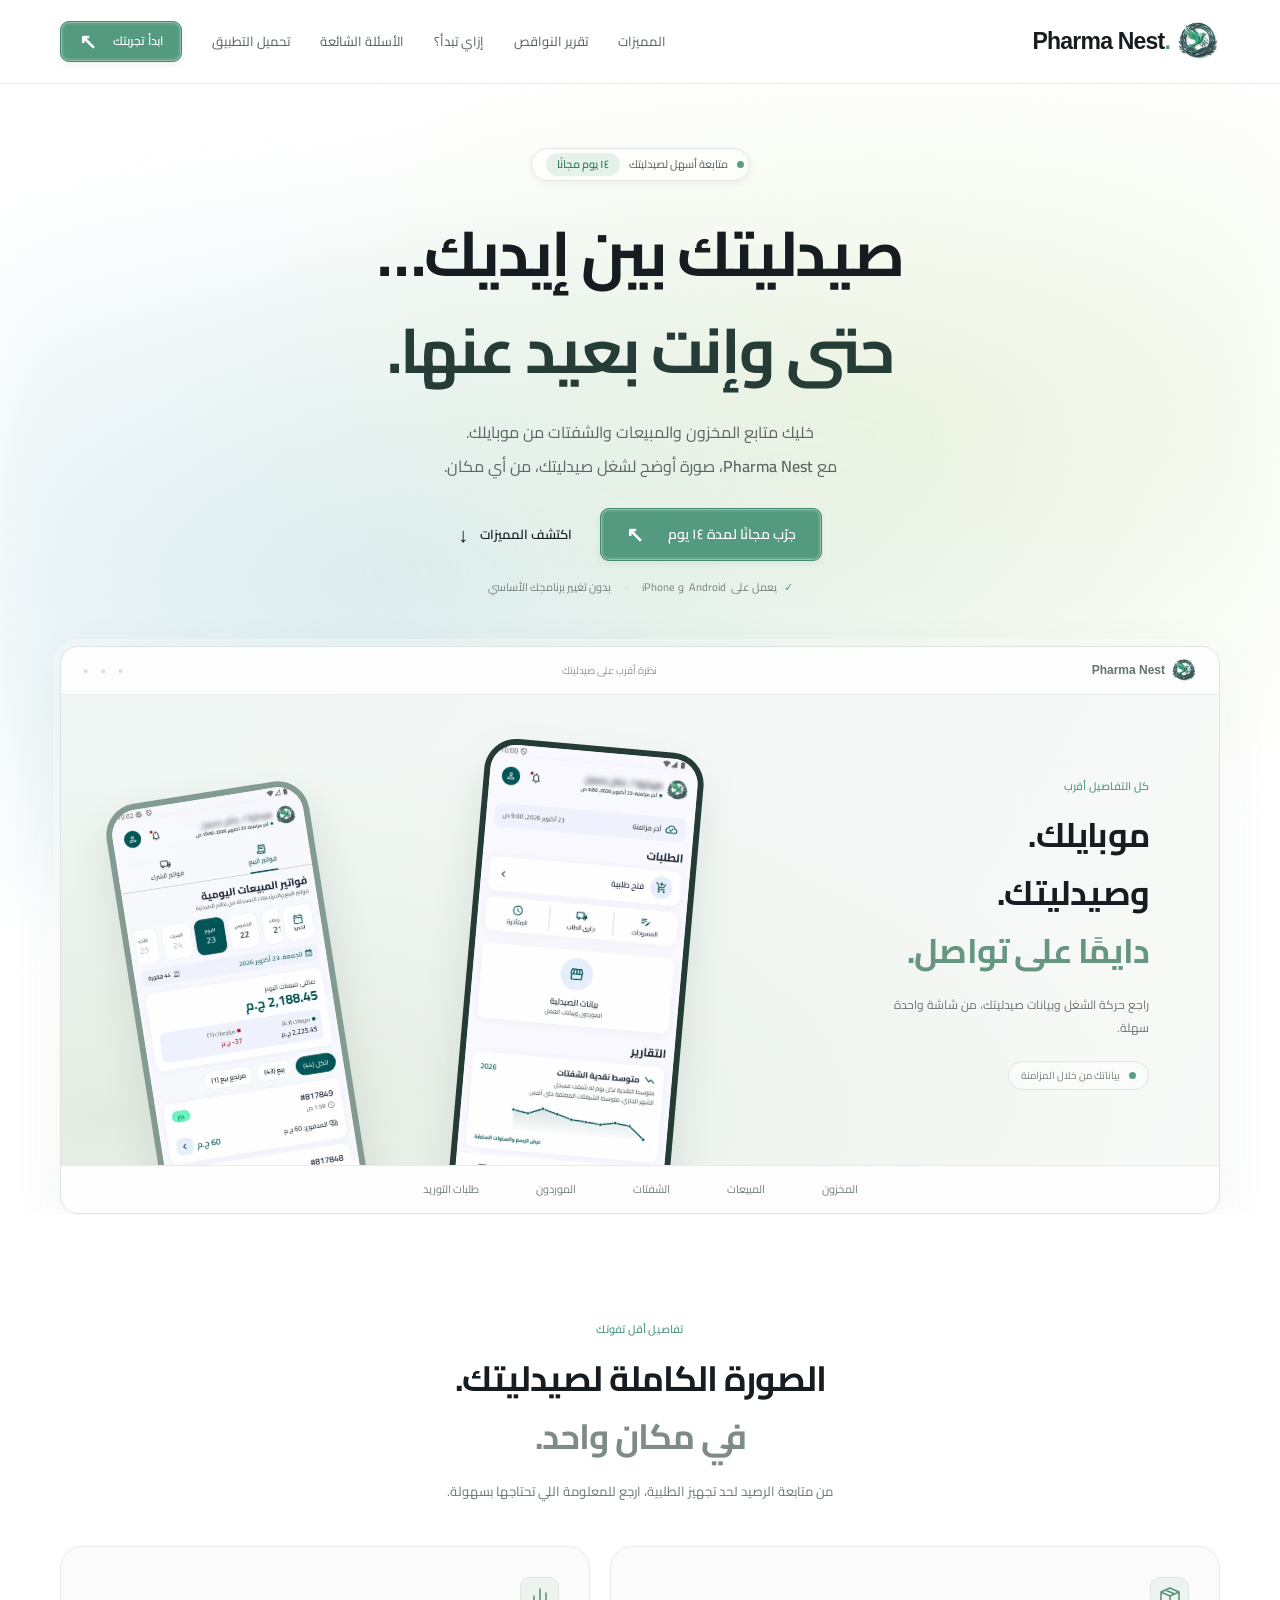
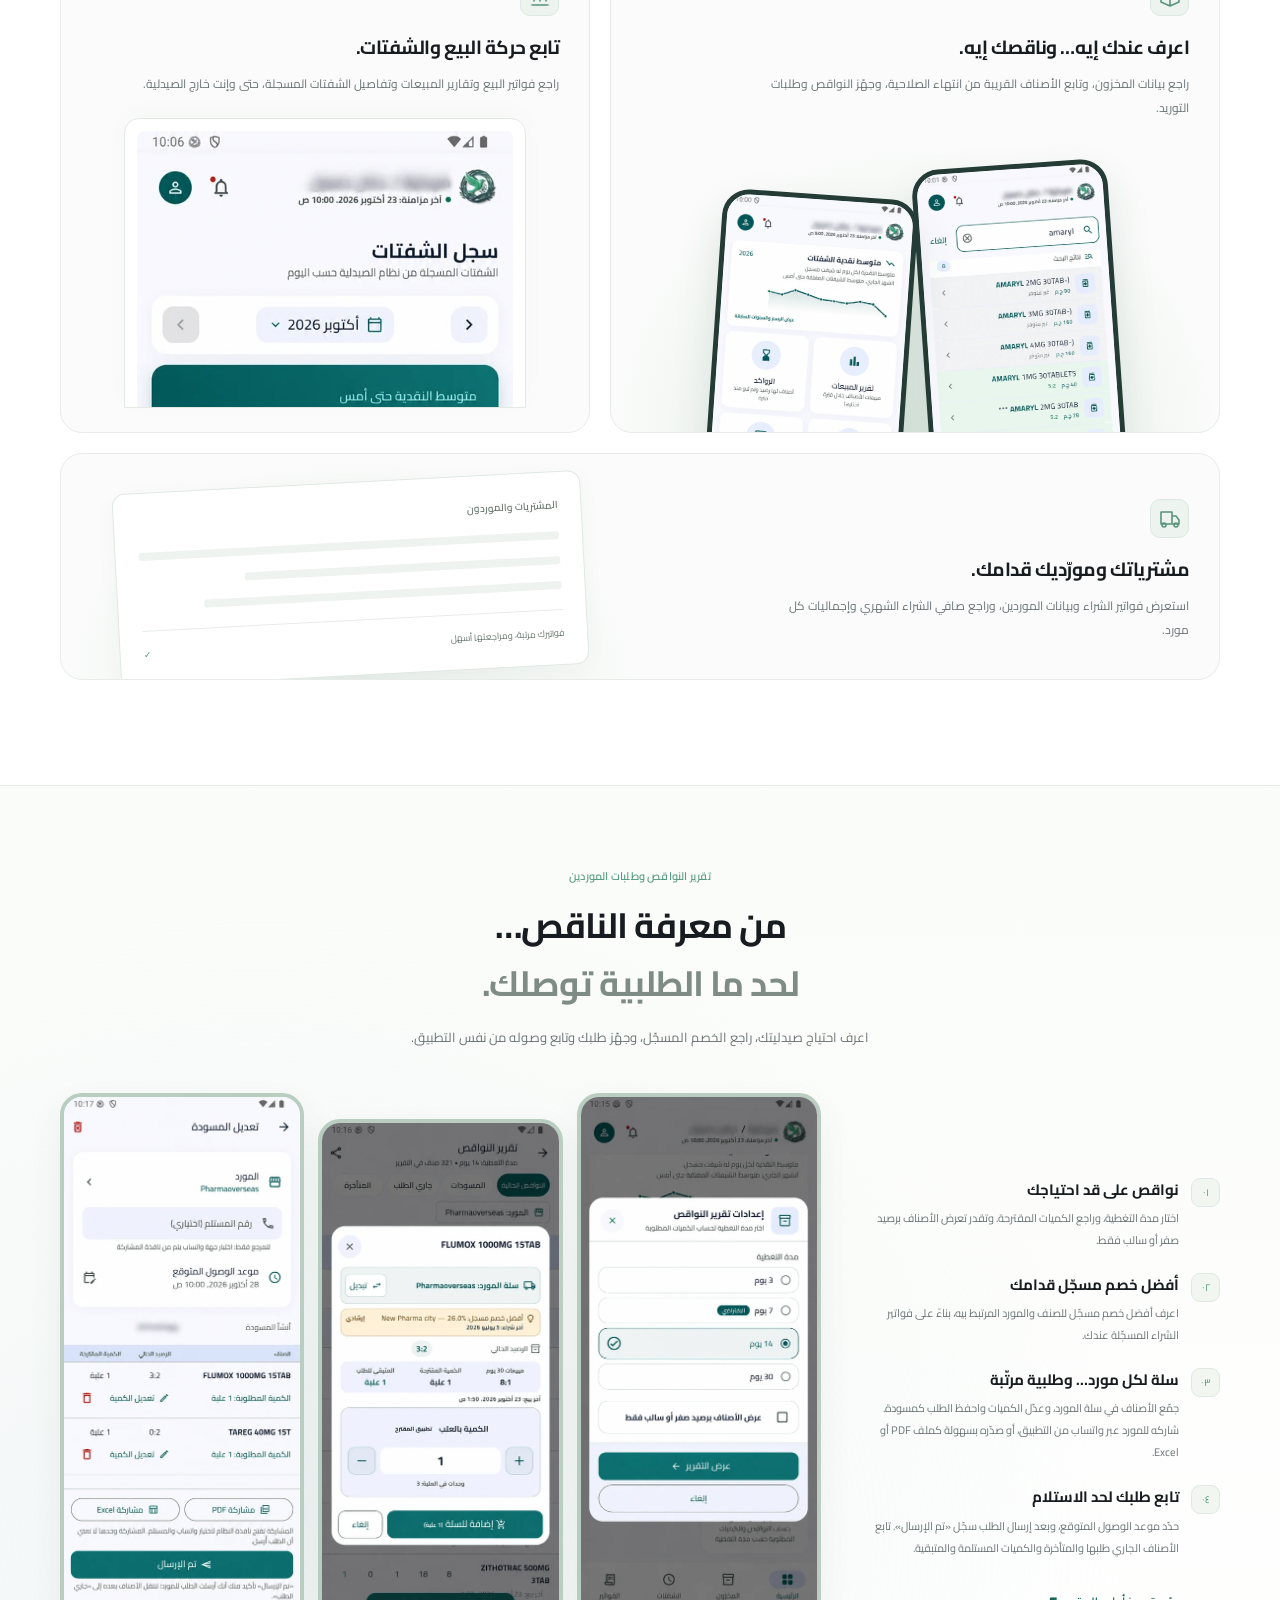
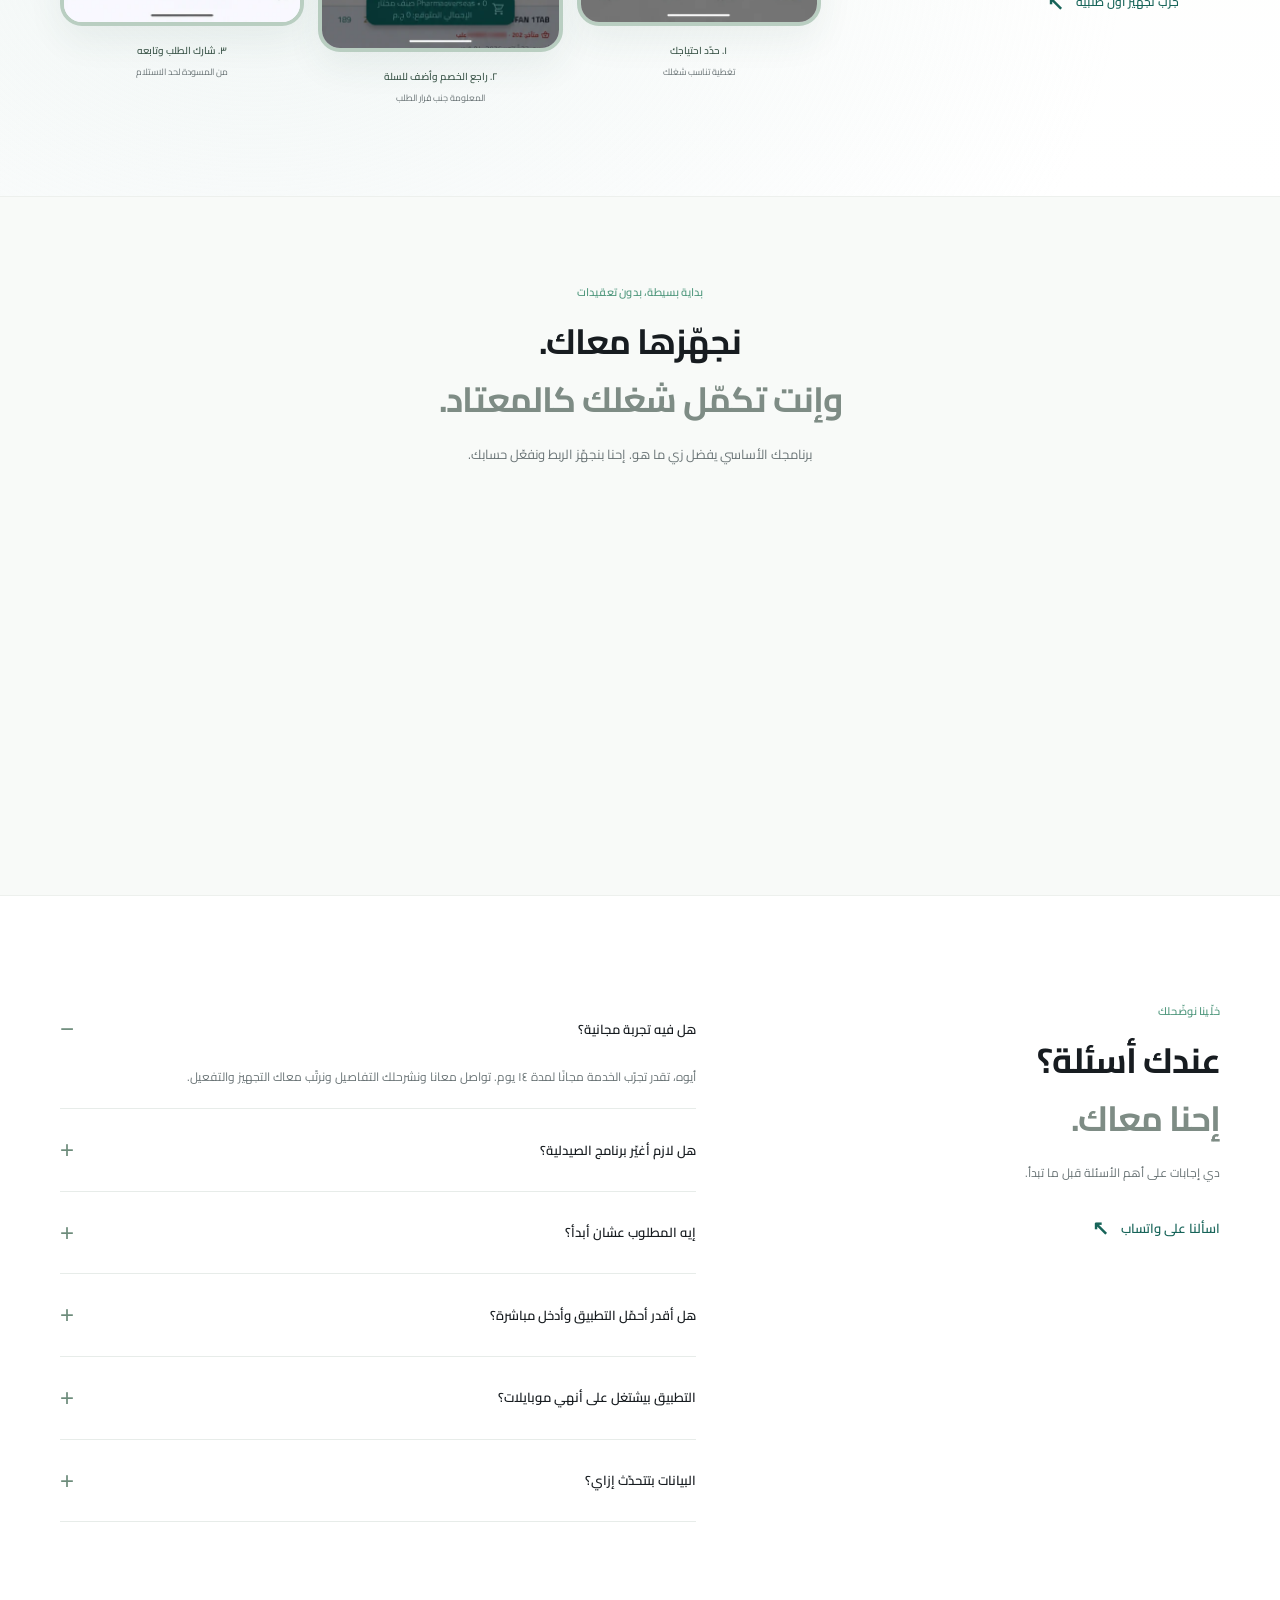
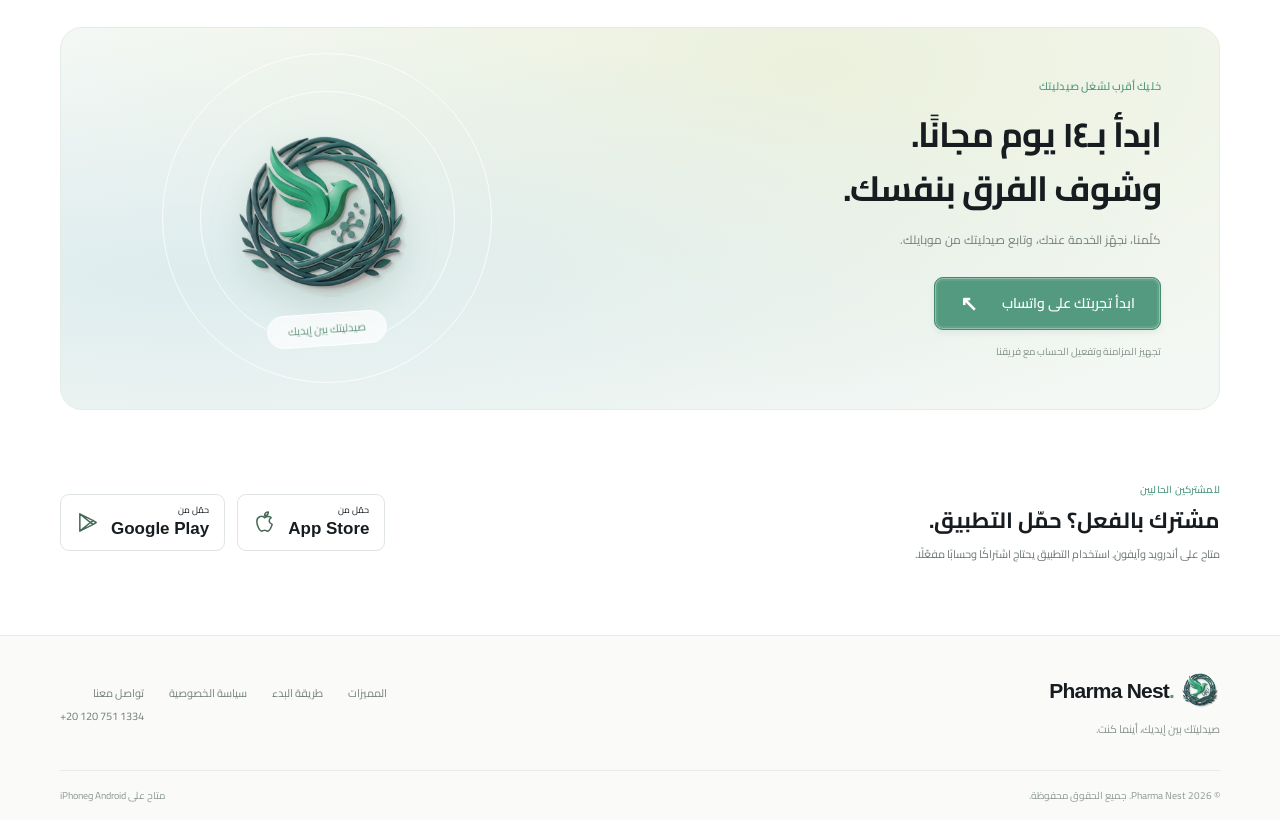
==== commit a2de464a: "enhance : reduce the assets images" ====
--- a/index.html
+++ b/index.html
@@ -11,8 +11,8 @@
   <title>Pharma Nest | صيدليتك بين إيديك</title>
   <link rel="icon" href="assets/logo.png" type="image/png">
   <link rel="preload" href="assets/fonts/Cairo-Regular.ttf" as="font" type="font/ttf" crossorigin>
-  <link rel="stylesheet" href="styles.css">
-  <script src="script.js" defer></script>
+  <link rel="stylesheet" href="styles.css?v=20261023-images1">
+  <script src="script.js?v=20261023-images1" defer></script>
 </head>
 <body>
 <a class="skip-link" href="#main">انتقل إلى المحتوى</a>
@@ -39,7 +39,7 @@
         <div class="showcase-top"><div class="showcase-brand"><img src="assets/logo.png" width="25" height="25" alt=""><span dir="ltr">Pharma Nest</span></div><span>نظرة أقرب على صيدليتك</span><span class="window-dots" aria-hidden="true">● ● ●</span></div>
         <div class="showcase-body">
           <div class="showcase-copy"><span class="eyebrow">كل التفاصيل أقرب</span><h2>موبايلك.&nbsp;<br>وصيدليتك.&nbsp;<br><span>دايمًا على تواصل.</span></h2><p>راجع حركة الشغل وبيانات صيدليتك، من شاشة واحدة سهلة.</p><div class="sync-pill"><span class="live-dot" aria-hidden="true"></span> بياناتك من خلال المزامنة</div></div>
-          <div class="phones"><div class="phone phone-side"><img src="assets/screens/sales-private.png" width="1080" height="2400" alt="شاشة فواتير المبيعات في تطبيق Pharma Nest" fetchpriority="high"></div><div class="phone phone-main"><img src="assets/screens/home-private.png" width="1080" height="2400" alt="الشاشة الرئيسية للتطبيق، تعرض الطلبات وبيانات الصيدلية ومتوسط نقدية الشفتات" fetchpriority="high"></div></div>
+          <div class="phones"><div class="phone phone-side"><span class="screenshot" style="--screenshot-preview: url('[data-uri]'); aspect-ratio: 840 / 1868"><img src="assets/screens/sales-private-840.webp" width="840" height="1868" alt="شاشة فواتير المبيعات في تطبيق Pharma Nest" srcset="assets/screens/sales-private-480.webp 480w, assets/screens/sales-private-840.webp 840w" sizes="(max-width: 560px) 155px, (max-width: 1000px) 195px, 220px" loading="eager" decoding="async"></span></div><div class="phone phone-main"><span class="screenshot" style="--screenshot-preview: url('[data-uri]'); aspect-ratio: 840 / 1868"><img src="assets/screens/home-private-840.webp" width="840" height="1868" alt="الشاشة الرئيسية للتطبيق، تعرض الطلبات وبيانات الصيدلية ومتوسط نقدية الشفتات" srcset="assets/screens/home-private-480.webp 480w, assets/screens/home-private-840.webp 840w" sizes="(max-width: 560px) 155px, (max-width: 1000px) 195px, 220px" loading="eager" decoding="async" fetchpriority="high"></span></div></div>
         </div>
         <div class="showcase-bottom"><span>المخزون</span><span>المبيعات</span><span>الشفتات</span><span>الموردون</span><span>طلبات التوريد</span></div>
       </div>
@@ -48,8 +48,8 @@
   <section class="section container" id="features" aria-labelledby="features-title">
     <div class="section-heading"><span class="eyebrow">تفاصيل أقل تفوتك</span><h2 id="features-title">الصورة الكاملة لصيدليتك.<br><span class="muted-heading">في مكان واحد.</span></h2><p>من متابعة الرصيد لحد تجهيز الطلبية، ارجع للمعلومة اللي تحتاجها بسهولة.</p></div>
     <div class="feature-grid">
-      <article class="feature-card feature-large"><div class="card-copy"><span class="icon-box" aria-hidden="true"><svg viewBox="0 0 24 24"><path d="m3 7 9-4 9 4-9 4-9-4Zm0 0v10l9 4 9-4V7M12 11v10M7 5l10 4"/></svg></span><h3>اعرف عندك إيه… وناقصك إيه.</h3><p>راجع بيانات المخزون، وتابع الأصناف القريبة من انتهاء الصلاحية، وجهّز النواقص وطلبات التوريد.</p></div><div class="feature-screens feature-screens-pair"><div class="phone"><img src="assets/screens/inventory-private.png" width="1080" height="2400" alt="البحث في مخزون الصيدلية وعرض أرصدة الأصناف، مع تمويه اسم الصيدلية" loading="lazy"></div><div class="phone"><img src="assets/screens/reports-private.png" width="1080" height="2400" alt="تقارير المبيعات والرواكد وتقييم المخزون وقرب انتهاء الصلاحية والنواقص، مع تمويه اسم الصيدلية" loading="lazy"></div></div></article>
-      <article class="feature-card"><div class="card-copy"><span class="icon-box" aria-hidden="true"><svg viewBox="0 0 24 24"><path d="M4 20h16M6 16v-5M12 16V4M18 16V8"/></svg></span><h3>تابع حركة البيع والشفتات.</h3><p>راجع فواتير البيع وتقارير المبيعات وتفاصيل الشفتات المسجلة، حتى وإنت خارج الصيدلية.</p></div><div class="image-window"><img src="assets/screens/shifts-private-v2.png" width="1080" height="2400" alt="سجل الشفتات ومتوسط النقدية ومطابقة درج النقدية، مع تمويه اسم الصيدلية" loading="lazy"></div></article>
+      <article class="feature-card feature-large"><div class="card-copy"><span class="icon-box" aria-hidden="true"><svg viewBox="0 0 24 24"><path d="m3 7 9-4 9 4-9 4-9-4Zm0 0v10l9 4 9-4V7M12 11v10M7 5l10 4"/></svg></span><h3>اعرف عندك إيه… وناقصك إيه.</h3><p>راجع بيانات المخزون، وتابع الأصناف القريبة من انتهاء الصلاحية، وجهّز النواقص وطلبات التوريد.</p></div><div class="feature-screens feature-screens-pair"><div class="phone"><span class="screenshot" style="--screenshot-preview: url('[data-uri]'); aspect-ratio: 840 / 1868"><img src="assets/screens/inventory-private-840.webp" width="840" height="1868" alt="البحث في مخزون الصيدلية وعرض أرصدة الأصناف، مع تمويه اسم الصيدلية" srcset="assets/screens/inventory-private-480.webp 480w, assets/screens/inventory-private-840.webp 840w" sizes="(max-width: 560px) 140px, 196px" loading="lazy" decoding="async"></span></div><div class="phone"><span class="screenshot" style="--screenshot-preview: url('[data-uri]'); aspect-ratio: 840 / 1865"><img src="assets/screens/reports-private-840.webp" width="840" height="1865" alt="تقارير المبيعات والرواكد وتقييم المخزون وقرب انتهاء الصلاحية والنواقص، مع تمويه اسم الصيدلية" srcset="assets/screens/reports-private-480.webp 480w, assets/screens/reports-private-840.webp 840w" sizes="(max-width: 560px) 140px, 196px" loading="lazy" decoding="async"></span></div></div></article>
+      <article class="feature-card"><div class="card-copy"><span class="icon-box" aria-hidden="true"><svg viewBox="0 0 24 24"><path d="M4 20h16M6 16v-5M12 16V4M18 16V8"/></svg></span><h3>تابع حركة البيع والشفتات.</h3><p>راجع فواتير البيع وتقارير المبيعات وتفاصيل الشفتات المسجلة، حتى وإنت خارج الصيدلية.</p></div><div class="image-window"><span class="screenshot" style="--screenshot-preview: url('[data-uri]'); aspect-ratio: 840 / 1868"><img src="assets/screens/shifts-private-v2-840.webp" width="840" height="1868" alt="سجل الشفتات ومتوسط النقدية ومطابقة درج النقدية، مع تمويه اسم الصيدلية" srcset="assets/screens/shifts-private-v2-480.webp 480w, assets/screens/shifts-private-v2-840.webp 840w" sizes="(max-width: 560px) 240px, (max-width: 1000px) 320px, 380px" loading="lazy" decoding="async"></span></div></article>
       <article class="feature-card feature-horizontal"><div class="card-copy"><span class="icon-box" aria-hidden="true"><svg viewBox="0 0 24 24"><path d="M3 5h11v12H3zM14 9h4l3 4v4h-7M6 20a2 2 0 1 0 0-4 2 2 0 0 0 0 4Zm12 0a2 2 0 1 0 0-4 2 2 0 0 0 0 4Z"/></svg></span><h3>مشترياتك ومورّديك قدامك.</h3><p>استعرض فواتير الشراء وبيانات الموردين، وراجع صافي الشراء الشهري وإجماليات كل مورد.</p></div><div class="quiet-illustration" aria-hidden="true"><div class="paper"><span>المشتريات والموردون</span><i></i><i></i><i></i><div>فواتيرك مرتبة، ومراجعتها أسهل <span>✓</span></div></div></div></article>
     </div>
   </section>
@@ -71,9 +71,9 @@
           <a class="text-link" data-contact href="https://wa.me/201207511334" target="_blank" rel="noopener noreferrer">جرّب تجهيز أول طلبية <span aria-hidden="true">↖</span></a>
         </div>
         <div class="shortage-gallery" aria-label="خطوات تجهيز طلب النواقص من داخل التطبيق">
-          <figure><div class="phone shortage-device"><img src="assets/screens/shortage-settings-private.png" width="1080" height="2400" alt="إعدادات تقرير النواقص واختيار مدة التغطية وفلتر الرصيد" loading="lazy"></div><figcaption><span>١. حدّد احتياجك</span>تغطية تناسب شغلك</figcaption></figure>
-          <figure><div class="phone shortage-device"><img src="assets/screens/shortage-discount-private.png" width="1080" height="2400" alt="أفضل خصم مسجّل للصنف واختيار كمية الطلب وإضافتها إلى سلة المورد" loading="lazy"></div><figcaption><span>٢. راجع الخصم وأضف للسلة</span>المعلومة جنب قرار الطلب</figcaption></figure>
-          <figure><div class="phone shortage-device"><img src="assets/screens/shortage-cart-private.png" width="1080" height="2400" alt="مسودة طلب المورد وموعد الوصول المتوقع وخيارات مشاركة PDF وExcel وتسجيل الإرسال" loading="lazy"></div><figcaption><span>٣. شارك الطلب وتابعه</span>من المسودة لحد الاستلام</figcaption></figure>
+          <figure><div class="phone shortage-device"><span class="screenshot" style="--screenshot-preview: url('[data-uri]'); aspect-ratio: 840 / 1868"><img src="assets/screens/shortage-settings-private-840.webp" width="840" height="1868" alt="إعدادات تقرير النواقص واختيار مدة التغطية وفلتر الرصيد" srcset="assets/screens/shortage-settings-private-480.webp 480w, assets/screens/shortage-settings-private-840.webp 840w" sizes="(max-width: 560px) 252px, (max-width: 1000px) 220px, 240px" loading="lazy" decoding="async"></span></div><figcaption><span>١. حدّد احتياجك</span>تغطية تناسب شغلك</figcaption></figure>
+          <figure><div class="phone shortage-device"><span class="screenshot" style="--screenshot-preview: url('[data-uri]'); aspect-ratio: 840 / 1868"><img src="assets/screens/shortage-discount-private-840.webp" width="840" height="1868" alt="أفضل خصم مسجّل للصنف واختيار كمية الطلب وإضافتها إلى سلة المورد" srcset="assets/screens/shortage-discount-private-480.webp 480w, assets/screens/shortage-discount-private-840.webp 840w" sizes="(max-width: 560px) 252px, (max-width: 1000px) 220px, 240px" loading="lazy" decoding="async"></span></div><figcaption><span>٢. راجع الخصم وأضف للسلة</span>المعلومة جنب قرار الطلب</figcaption></figure>
+          <figure><div class="phone shortage-device"><span class="screenshot" style="--screenshot-preview: url('[data-uri]'); aspect-ratio: 840 / 1868"><img src="assets/screens/shortage-cart-private-840.webp" width="840" height="1868" alt="مسودة طلب المورد وموعد الوصول المتوقع وخيارات مشاركة PDF وExcel وتسجيل الإرسال" srcset="assets/screens/shortage-cart-private-480.webp 480w, assets/screens/shortage-cart-private-840.webp 840w" sizes="(max-width: 560px) 252px, (max-width: 1000px) 220px, 240px" loading="lazy" decoding="async"></span></div><figcaption><span>٣. شارك الطلب وتابعه</span>من المسودة لحد الاستلام</figcaption></figure>
         </div>
       </div>
     </div>
--- a/styles.css
+++ b/styles.css
@@ -1394,6 +1394,76 @@
   }
 }
 
+/* Tiny inline previews are independent of both image requests and scroll motion. */
+.screenshot {
+  display:block;
+  position:relative;
+  width:100%;
+  overflow:hidden;
+  background-color:#edf2ef;
+  background-image:var(--screenshot-preview);
+  background-size:100% 100%;
+}
+.screenshot > img {
+  display:block;
+  width:100%;
+  height:100%;
+  object-fit:cover;
+  opacity:1;
+  transition:opacity 220ms ease;
+}
+.js .screenshot.is-loading > img,
+.screenshot.has-error > img {
+  opacity:0;
+}
+.image-window .screenshot {
+  border-radius:7px;
+}
+.screenshot.has-error::after {
+  content:'تعذّر تحميل الصورة';
+  position:absolute;
+  inset-inline:0;
+  inset-block-end:0;
+  padding:10px;
+  background:#ffffffe6;
+  color:#52645a;
+  font-size:11px;
+  text-align:center;
+}
+
+/* Gentle, one-time entrance matching the reference's 24px upward reveal. */
+.scroll-reveal {
+  opacity:1;
+  translate:0 0;
+  transition:opacity 650ms cubic-bezier(.22,1,.36,1),translate 650ms cubic-bezier(.22,1,.36,1);
+  transition-delay:var(--reveal-delay,0ms);
+}
+.scroll-reveal.is-pending {
+  opacity:0;
+  translate:0 24px;
+}
+.scroll-reveal:focus-within {
+  opacity:1;
+  translate:none;
+  transition:none;
+}
+@media(prefers-reduced-motion:reduce) {
+  .scroll-reveal,
+  .scroll-reveal.is-pending {
+    opacity:1;
+    translate:none;
+    transition:none;
+  }
+}
+@media print {
+  .scroll-reveal,
+  .scroll-reveal.is-pending {
+    opacity:1;
+    translate:none;
+    transition:none;
+  }
+}
+
 /* Both supplied inventory/report screenshots share the existing feature frame. */
 .feature-screens-pair {
   justify-content:center;
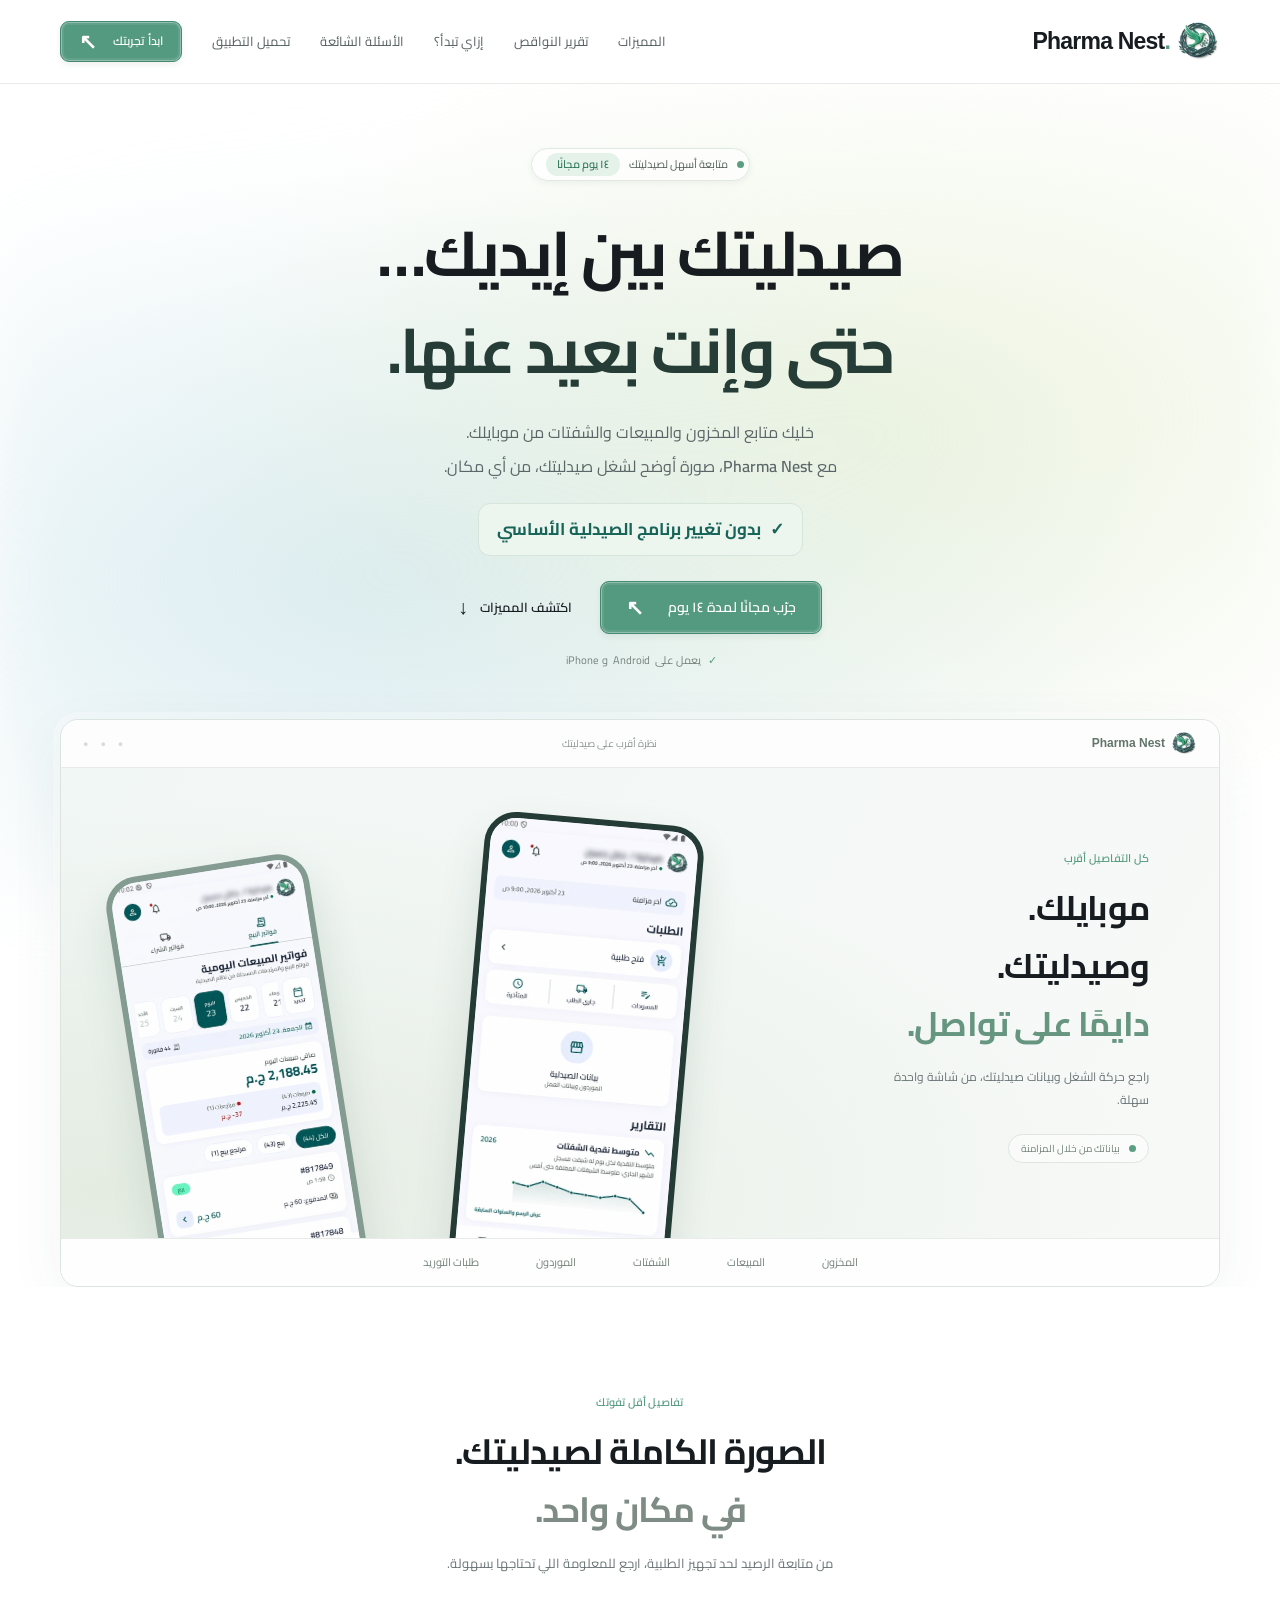
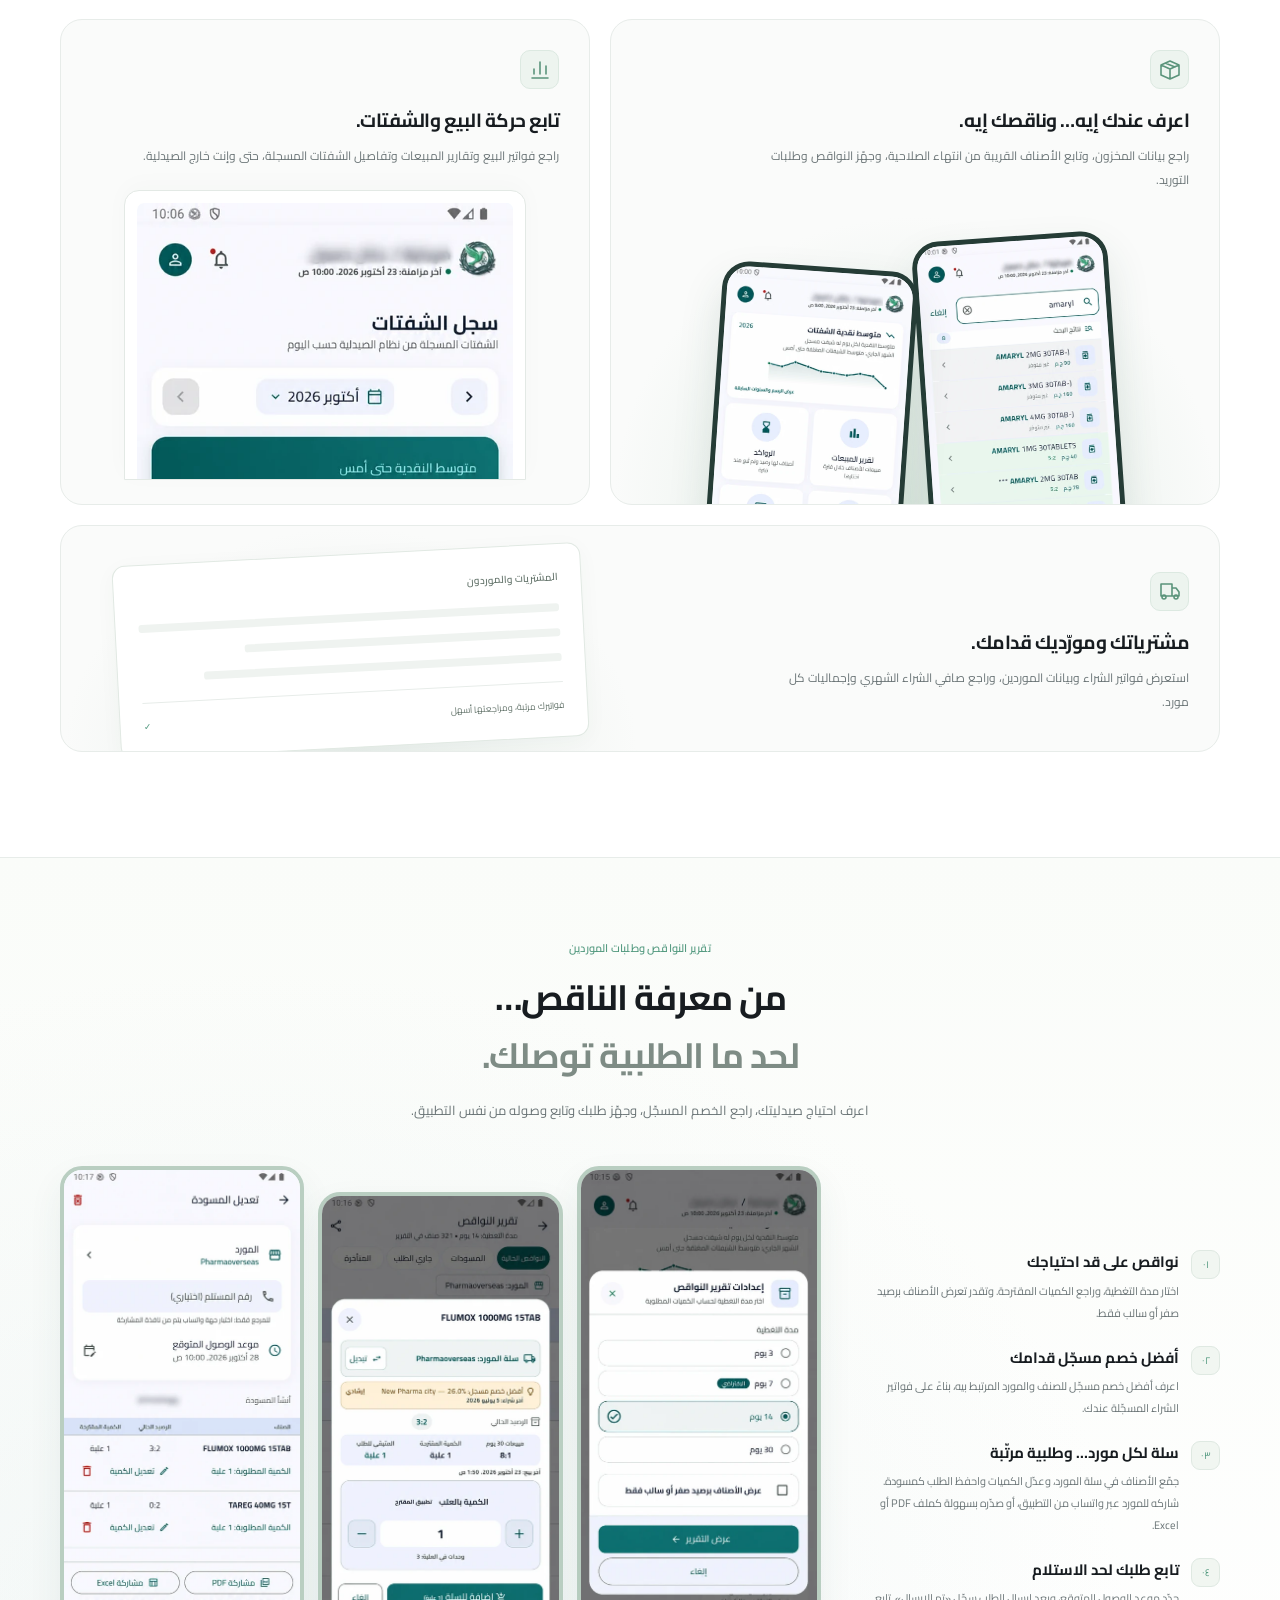
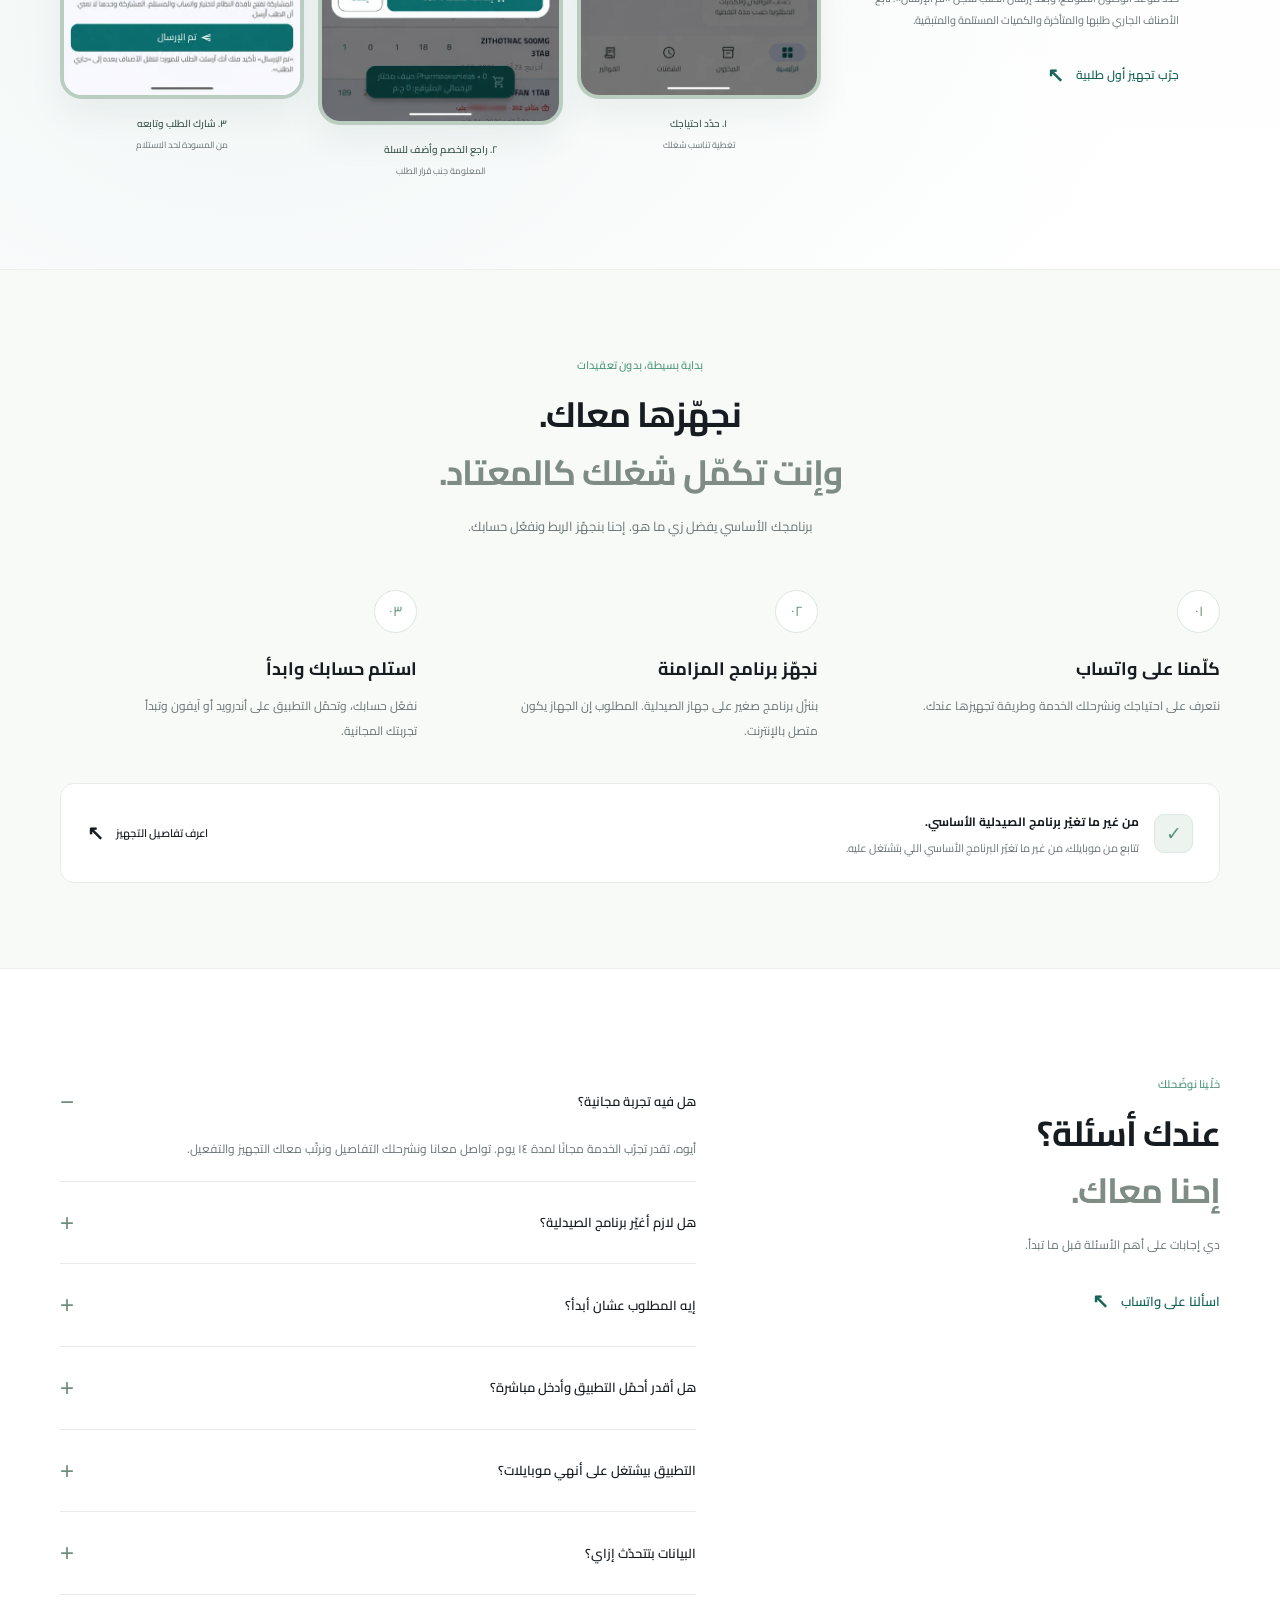
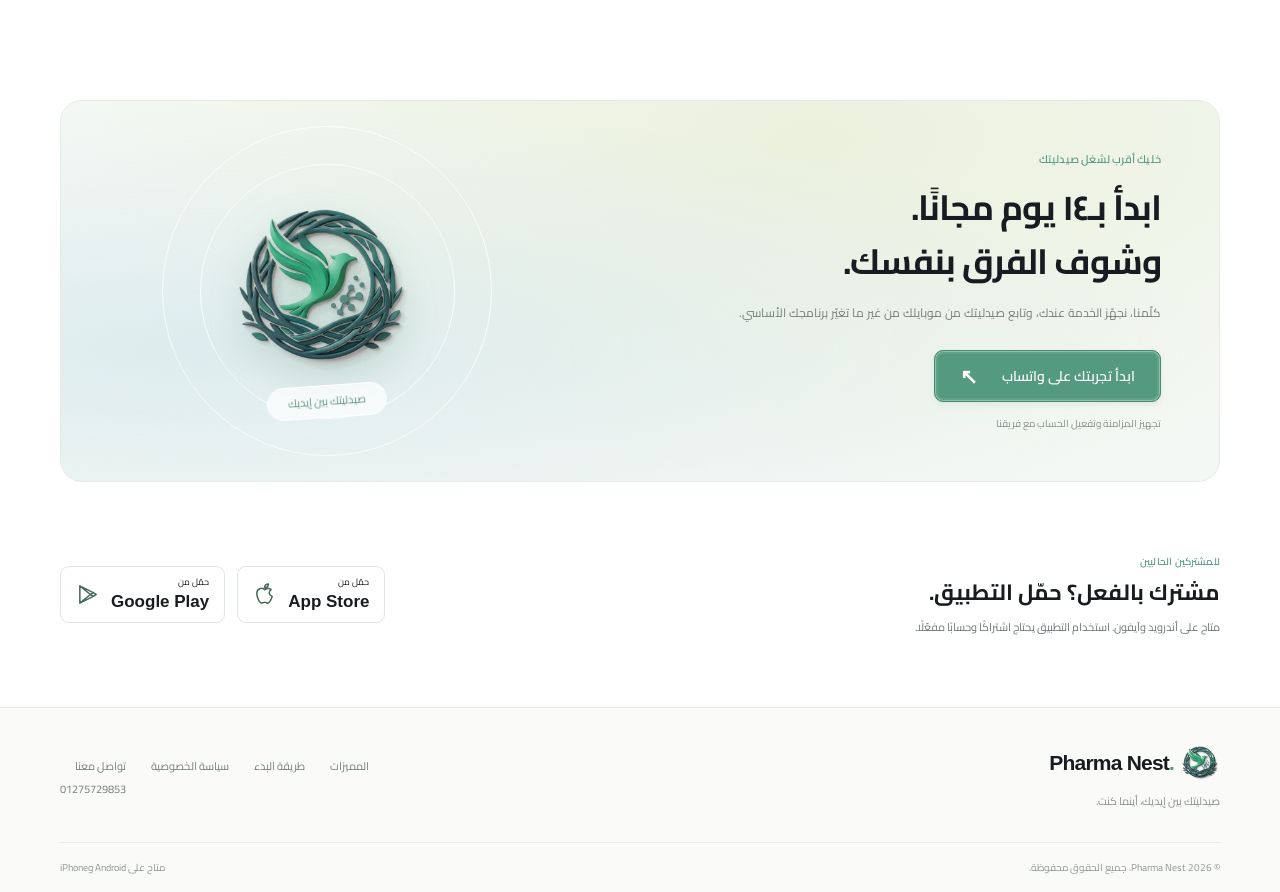
==== commit 35109229: "chore: update whatsapp number" ====
--- a/index.html
+++ b/index.html
@@ -11,8 +11,8 @@
   <title>Pharma Nest | صيدليتك بين إيديك</title>
   <link rel="icon" href="assets/logo.png" type="image/png">
   <link rel="preload" href="assets/fonts/Cairo-Regular.ttf" as="font" type="font/ttf" crossorigin>
-  <link rel="stylesheet" href="styles.css?v=20261023-images1">
-  <script src="script.js?v=20261023-images1" defer></script>
+  <link rel="stylesheet" href="styles.css?v=20261024-contact1">
+  <script src="script.js?v=20261024-contact1" defer></script>
 </head>
 <body>
 <a class="skip-link" href="#main">انتقل إلى المحتوى</a>
@@ -22,7 +22,7 @@
     <button class="menu-toggle" aria-controls="navigation" aria-expanded="false" aria-label="فتح القائمة"><span></span><span></span></button>
     <nav id="navigation" aria-label="القائمة الرئيسية">
       <a href="#features">المميزات</a><a href="#shortages">تقرير النواقص</a><a href="#how-it-works">إزاي تبدأ؟</a><a href="#faq">الأسئلة الشائعة</a><a href="#download">تحميل التطبيق</a>
-      <a class="button button-small" data-contact href="https://wa.me/201207511334" target="_blank" rel="noopener noreferrer">ابدأ تجربتك <span aria-hidden="true">↖</span></a>
+      <a class="button button-small" data-contact href="https://wa.me/201275729853" target="_blank" rel="noopener noreferrer">ابدأ تجربتك <span aria-hidden="true">↖</span></a>
     </nav>
   </div>
 </header>
@@ -33,8 +33,9 @@
       <div class="announcement"><span class="live-dot" aria-hidden="true"></span><span>متابعة أسهل لصيدليتك</span><span class="announcement-trial">١٤ يوم مجانًا</span></div>
       <h1 id="hero-title">صيدليتك بين إيديك…<br><span>حتى وإنت بعيد عنها.</span></h1>
       <p class="hero-description">خليك متابع المخزون والمبيعات والشفتات من موبايلك.<br class="desktop-break"> مع <b dir="ltr">Pharma Nest</b>، صورة أوضح لشغل صيدليتك، من أي مكان.</p>
-      <div class="hero-actions"><a class="button" data-contact href="https://wa.me/201207511334" target="_blank" rel="noopener noreferrer">جرّب مجانًا لمدة ١٤ يوم <span aria-hidden="true">↖</span></a><a class="text-link" href="#features">اكتشف المميزات <span aria-hidden="true">↓</span></a></div>
-      <p class="platform-note"><span aria-hidden="true">✓</span> يعمل على <span dir="ltr">Android</span> و<span dir="ltr">iPhone</span><span class="note-separator">·</span> بدون تغيير برنامجك الأساسي</p>
+      <p class="hero-compatibility"><span aria-hidden="true">✓</span> بدون تغيير برنامج الصيدلية الأساسي</p>
+      <div class="hero-actions"><a class="button" data-contact href="https://wa.me/201275729853" target="_blank" rel="noopener noreferrer">جرّب مجانًا لمدة ١٤ يوم <span aria-hidden="true">↖</span></a><a class="text-link" href="#features">اكتشف المميزات <span aria-hidden="true">↓</span></a></div>
+      <p class="platform-note"><span aria-hidden="true">✓</span> يعمل على <span dir="ltr">Android</span> و<span dir="ltr">iPhone</span></p>
       <div class="showcase" aria-label="صور فعلية من تطبيق Pharma Nest">
         <div class="showcase-top"><div class="showcase-brand"><img src="assets/logo.png" width="25" height="25" alt=""><span dir="ltr">Pharma Nest</span></div><span>نظرة أقرب على صيدليتك</span><span class="window-dots" aria-hidden="true">● ● ●</span></div>
         <div class="showcase-body">
@@ -68,7 +69,7 @@
             <li><span class="benefit-number" aria-hidden="true">٠٣</span><div><h3>سلة لكل مورد… وطلبية مرتّبة</h3><p>جمّع الأصناف في سلة المورد، وعدّل الكميات واحفظ الطلب كمسودة. شاركه للمورد عبر واتساب من التطبيق، أو صدّره بسهولة كملف PDF أو Excel.</p></div></li>
             <li><span class="benefit-number" aria-hidden="true">٠٤</span><div><h3>تابع طلبك لحد الاستلام</h3><p>حدّد موعد الوصول المتوقع، وبعد إرسال الطلب سجّل «تم الإرسال». تابع الأصناف الجاري طلبها والمتأخرة والكميات المستلمة والمتبقية.</p></div></li>
           </ol>
-          <a class="text-link" data-contact href="https://wa.me/201207511334" target="_blank" rel="noopener noreferrer">جرّب تجهيز أول طلبية <span aria-hidden="true">↖</span></a>
+          <a class="text-link" data-contact href="https://wa.me/201275729853" target="_blank" rel="noopener noreferrer">جرّب تجهيز أول طلبية <span aria-hidden="true">↖</span></a>
         </div>
         <div class="shortage-gallery" aria-label="خطوات تجهيز طلب النواقص من داخل التطبيق">
           <figure><div class="phone shortage-device"><span class="screenshot" style="--screenshot-preview: url('[data-uri]'); aspect-ratio: 840 / 1868"><img src="assets/screens/shortage-settings-private-840.webp" width="840" height="1868" alt="إعدادات تقرير النواقص واختيار مدة التغطية وفلتر الرصيد" srcset="assets/screens/shortage-settings-private-480.webp 480w, assets/screens/shortage-settings-private-840.webp 840w" sizes="(max-width: 560px) 252px, (max-width: 1000px) 220px, 240px" loading="lazy" decoding="async"></span></div><figcaption><span>١. حدّد احتياجك</span>تغطية تناسب شغلك</figcaption></figure>
@@ -81,14 +82,14 @@
   <section class="how-section" id="how-it-works" aria-labelledby="how-title"><div class="container">
     <div class="section-heading"><span class="eyebrow">بداية بسيطة، بدون تعقيدات</span><h2 id="how-title">نجهّزها معاك.<br><span class="muted-heading">وإنت تكمّل شغلك كالمعتاد.</span></h2><p>برنامجك الأساسي يفضل زي ما هو. إحنا بنجهّز الربط ونفعّل حسابك.</p></div>
     <div class="steps"><article><span class="step-number">٠١</span><h3>كلّمنا على واتساب</h3><p>نتعرف على احتياجك ونشرحلك الخدمة وطريقة تجهيزها عندك.</p></article><article><span class="step-number">٠٢</span><h3>نجهّز برنامج المزامنة</h3><p>بننزّل برنامج صغير على جهاز الصيدلية. المطلوب إن الجهاز يكون متصل بالإنترنت.</p></article><article><span class="step-number">٠٣</span><h3>استلم حسابك وابدأ</h3><p>نفعّل حسابك، وتحمّل التطبيق على أندرويد أو آيفون وتبدأ تجربتك المجانية.</p></article></div>
-    <div class="setup-note"><span class="icon-box" aria-hidden="true">✓</span><div><strong>نفس برنامجك. نفس طريقة شغلك.</strong><p>تتابع من موبايلك، من غير ما تغيّر البرنامج الأساسي اللي بتشتغل عليه.</p></div><a class="text-link" data-contact href="https://wa.me/201207511334" target="_blank" rel="noopener noreferrer">اعرف تفاصيل التجهيز <span aria-hidden="true">↖</span></a></div>
+    <div class="setup-note"><span class="icon-box" aria-hidden="true">✓</span><div><strong>من غير ما تغيّر برنامج الصيدلية الأساسي.</strong><p>تتابع من موبايلك، من غير ما تغيّر البرنامج الأساسي اللي بتشتغل عليه.</p></div><a class="text-link" data-contact href="https://wa.me/201275729853" target="_blank" rel="noopener noreferrer">اعرف تفاصيل التجهيز <span aria-hidden="true">↖</span></a></div>
   </div></section>
-  <section class="section container faq-section" id="faq" aria-labelledby="faq-title"><div class="faq-intro"><span class="eyebrow">خلّينا نوضّحلك</span><h2 id="faq-title">عندك أسئلة؟<br><span class="muted-heading">إحنا معاك.</span></h2><p>دي إجابات على أهم الأسئلة قبل ما تبدأ.</p><a class="text-link" data-contact href="https://wa.me/201207511334" target="_blank" rel="noopener noreferrer">اسألنا على واتساب <span aria-hidden="true">↖</span></a></div>
+  <section class="section container faq-section" id="faq" aria-labelledby="faq-title"><div class="faq-intro"><span class="eyebrow">خلّينا نوضّحلك</span><h2 id="faq-title">عندك أسئلة؟<br><span class="muted-heading">إحنا معاك.</span></h2><p>دي إجابات على أهم الأسئلة قبل ما تبدأ.</p><a class="text-link" data-contact href="https://wa.me/201275729853" target="_blank" rel="noopener noreferrer">اسألنا على واتساب <span aria-hidden="true">↖</span></a></div>
     <div class="faq-list"><details open><summary>هل فيه تجربة مجانية؟</summary><p>أيوه، تقدر تجرّب الخدمة مجانًا لمدة ١٤ يوم. تواصل معانا ونشرحلك التفاصيل ونرتّب معاك التجهيز والتفعيل.</p></details><details><summary>هل لازم أغيّر برنامج الصيدلية؟</summary><p>لا، بتكمّل شغلك على برنامجك الأساسي. بنجهّز برنامج مزامنة صغير على جهاز الصيدلية عشان تقدر تتابع البيانات من التطبيق.</p></details><details><summary>إيه المطلوب عشان أبدأ؟</summary><p>جهاز الصيدلية يكون متصل بالإنترنت عشان برنامج المزامنة يقدر يحدّث البيانات. فريقنا بيتواصل معاك لترتيب التجهيز وتفعيل حسابك.</p></details><details><summary>هل أقدر أحمّل التطبيق وأدخل مباشرة؟</summary><p>استخدام التطبيق بيحتاج حساب مفعّل بعد تجهيز الخدمة. كلّمنا الأول، وبعد التفعيل هنساعدك تسجّل الدخول على موبايلك.</p></details><details><summary>التطبيق بيشتغل على أنهي موبايلات؟</summary><p>التطبيق متاح لأجهزة أندرويد من Google Play ولأجهزة آيفون من App Store. روابط التحميل موجودة تحت للمشتركين الحاليين.</p></details><details><summary>البيانات بتتحدّث إزاي؟</summary><p>برنامج المزامنة بينقل البيانات من جهاز الصيدلية للخدمة عبر الإنترنت.</p></details></div>
   </section>
-  <section class="container trial-section" id="contact" aria-labelledby="trial-title"><div class="trial-glow" aria-hidden="true"></div><div class="trial-content"><span class="eyebrow">خليك أقرب لشغل صيدليتك</span><h2 id="trial-title">ابدأ بـ١٤ يوم مجانًا.<br>وشوف الفرق بنفسك.</h2><p>كلّمنا، نجهّز الخدمة عندك، وتابع صيدليتك من موبايلك.</p><a class="button" data-contact href="https://wa.me/201207511334" target="_blank" rel="noopener noreferrer">ابدأ تجربتك على واتساب <span aria-hidden="true">↖</span></a><span class="trial-caption">تجهيز المزامنة وتفعيل الحساب مع فريقنا</span></div><div class="trial-art" aria-hidden="true"><div class="orbit orbit-one"></div><div class="orbit orbit-two"></div><img src="assets/logo.png" width="200" height="200" alt=""><span class="floating-label">صيدليتك بين إيديك</span></div></section>
+  <section class="container trial-section" id="contact" aria-labelledby="trial-title"><div class="trial-glow" aria-hidden="true"></div><div class="trial-content"><span class="eyebrow">خليك أقرب لشغل صيدليتك</span><h2 id="trial-title">ابدأ بـ١٤ يوم مجانًا.<br>وشوف الفرق بنفسك.</h2><p>كلّمنا، نجهّز الخدمة عندك، وتابع صيدليتك من موبايلك من غير ما تغيّر برنامجك الأساسي.</p><a class="button" data-contact href="https://wa.me/201275729853" target="_blank" rel="noopener noreferrer">ابدأ تجربتك على واتساب <span aria-hidden="true">↖</span></a><span class="trial-caption">تجهيز المزامنة وتفعيل الحساب مع فريقنا</span></div><div class="trial-art" aria-hidden="true"><div class="orbit orbit-one"></div><div class="orbit orbit-two"></div><img src="assets/logo.png" width="200" height="200" alt=""><span class="floating-label">صيدليتك بين إيديك</span></div></section>
   <section class="container download-section" id="download" aria-labelledby="download-title"><div><span class="eyebrow">للمشتركين الحاليين</span><h2 id="download-title">مشترك بالفعل؟ حمّل التطبيق.</h2><p>متاح على أندرويد وآيفون. استخدام التطبيق يحتاج اشتراكًا وحسابًا مفعّلًا.</p></div><div class="store-links"><a class="store-badge" data-store="android" href="https://play.google.com/store/apps/details?id=com.pharmaNest.smarttech.app.pharma_nest" target="_blank" rel="noopener noreferrer" aria-label="تحميل تطبيق Pharma Nest من Google Play"><svg viewBox="0 0 24 24" aria-hidden="true"><path d="M4 3 15 12 4 21V3Zm0 0 14 7M4 21l14-7M15 12l3-2 3 2-3 2-3-2Z"/></svg><span><small>حمّل من</small><strong>Google Play</strong></span></a><a class="store-badge" data-store="ios" href="https://apps.apple.com/eg/app/pharma-nest/id6823165189" target="_blank" rel="noopener noreferrer" aria-label="تحميل تطبيق Pharma Nest من App Store"><svg viewBox="0 0 24 24" aria-hidden="true"><path d="M12 7c-3-3-8-1-8 4 0 4 3 10 5 10 1 0 2-1 3-1s2 1 3 1c2 0 4-4 5-7-4-2-4-5-1-7-2-2-5-1-7 0Zm0-2c0-3 2-4 4-4 0 3-2 4-4 4Z"/></svg><span><small>حمّل من</small><strong>App Store</strong></span></a></div></section>
 </main>
-<footer class="footer"><div class="container footer-main"><div><a class="brand" href="#home"><img src="assets/logo.png" width="38" height="38" alt=""><span dir="ltr">Pharma Nest<span class="brand-dot">.</span></span></a><p>صيدليتك بين إيديك، أينما كنت.</p></div><div class="footer-links"><a href="#features">المميزات</a><a href="#how-it-works">طريقة البدء</a><a href="privacy-policy.html">سياسة الخصوصية</a><a data-contact href="https://wa.me/201207511334" target="_blank" rel="noopener noreferrer">تواصل معنا <span dir="ltr">+20 120 751 1334</span></a></div></div><div class="container footer-bottom"><span>© <span id="year">2026</span> Pharma Nest. جميع الحقوق محفوظة.</span><span>متاح على Android وiPhone</span></div></footer>
+<footer class="footer"><div class="container footer-main"><div><a class="brand" href="#home"><img src="assets/logo.png" width="38" height="38" alt=""><span dir="ltr">Pharma Nest<span class="brand-dot">.</span></span></a><p>صيدليتك بين إيديك، أينما كنت.</p></div><div class="footer-links"><a href="#features">المميزات</a><a href="#how-it-works">طريقة البدء</a><a href="privacy-policy.html">سياسة الخصوصية</a><a data-contact href="https://wa.me/201275729853" target="_blank" rel="noopener noreferrer">تواصل معنا <span dir="ltr">01275729853</span></a></div></div><div class="container footer-bottom"><span>© <span id="year">2026</span> Pharma Nest. جميع الحقوق محفوظة.</span><span>متاح على Android وiPhone</span></div></footer>
 </body>
 </html>
--- a/styles.css
+++ b/styles.css
@@ -232,6 +232,22 @@
 .hero-description b {
   font-weight:600;
   white-space:nowrap
+}
+.hero-compatibility {
+  display:inline-flex;
+  align-items:center;
+  justify-content:center;
+  gap:9px;
+  max-width:100%;
+  margin-top:20px;
+  padding:10px 18px;
+  border:1px solid #d5e5d9;
+  border-radius:12px;
+  background:#edf5ef;
+  color:var(--deep);
+  font-size:clamp(13px,2vw,17px);
+  font-weight:700;
+  line-height:1.8;
 }
 .hero-actions {
   display:flex;
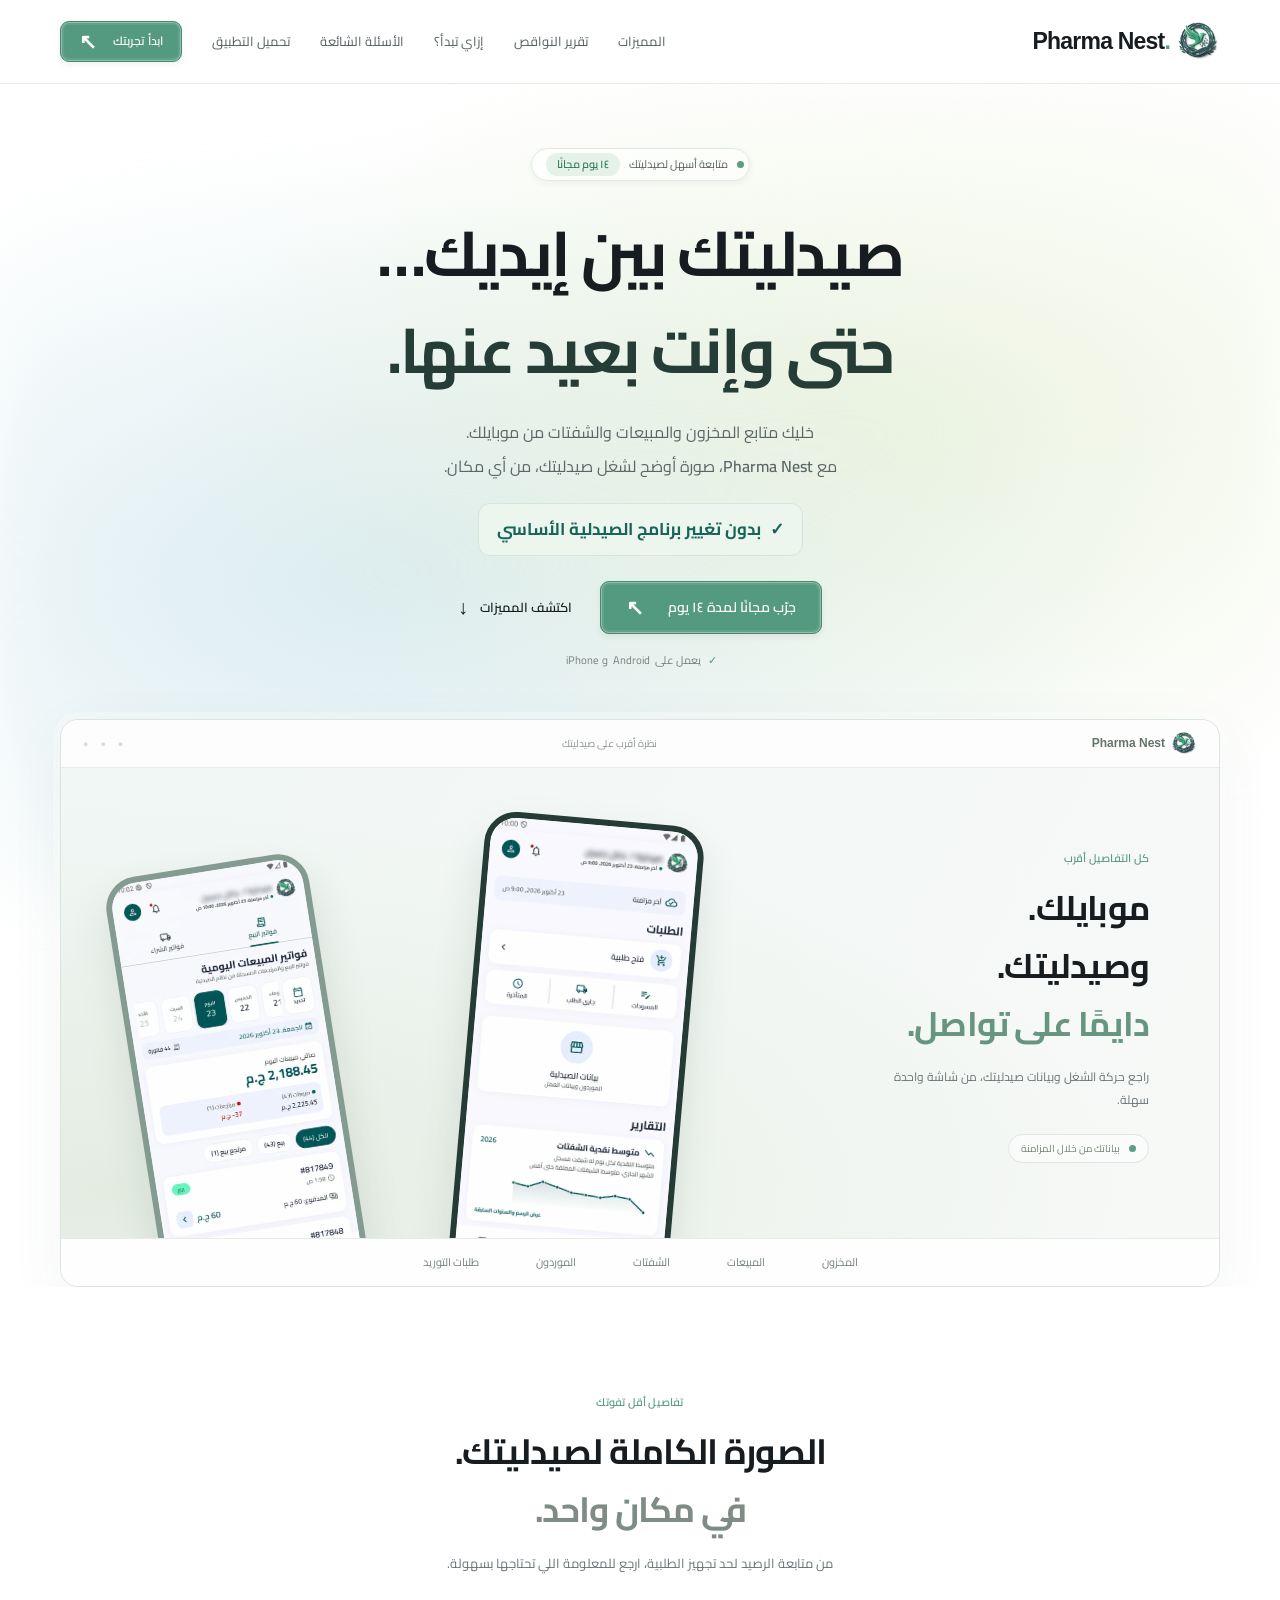
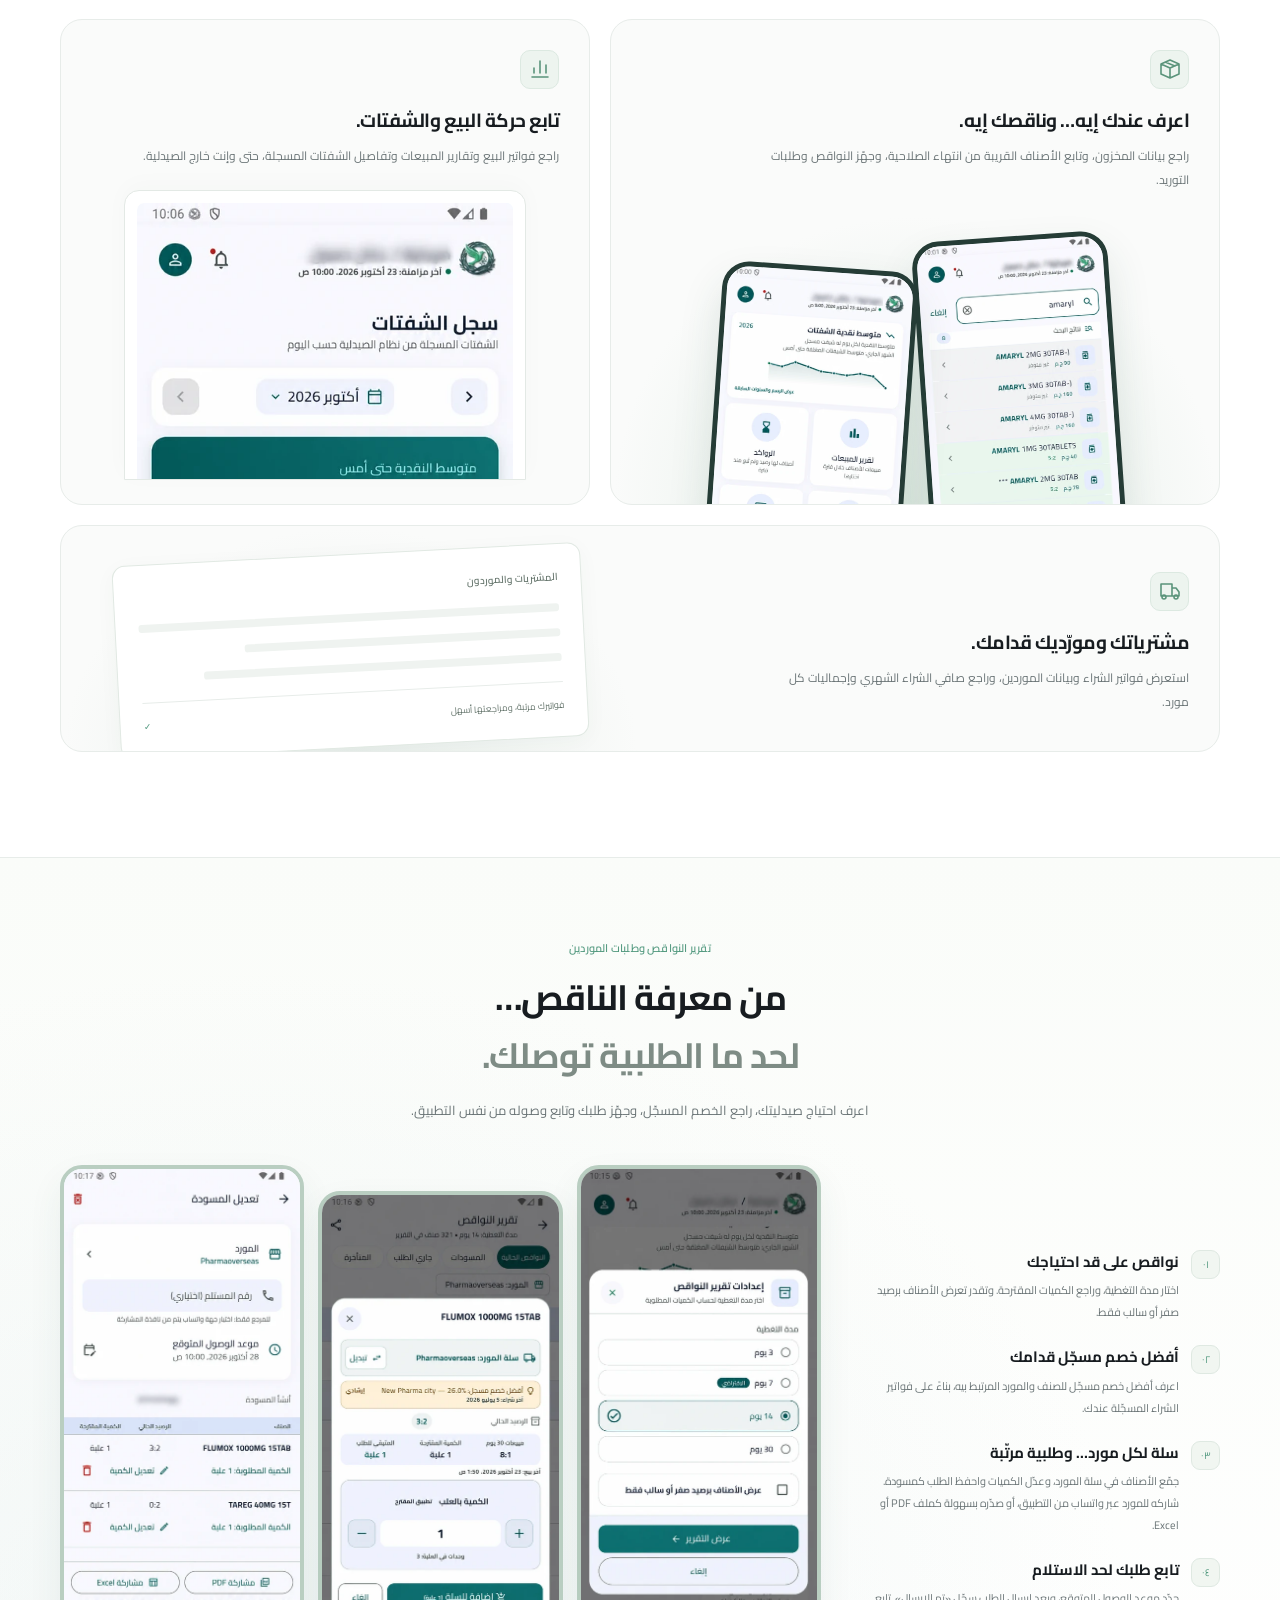
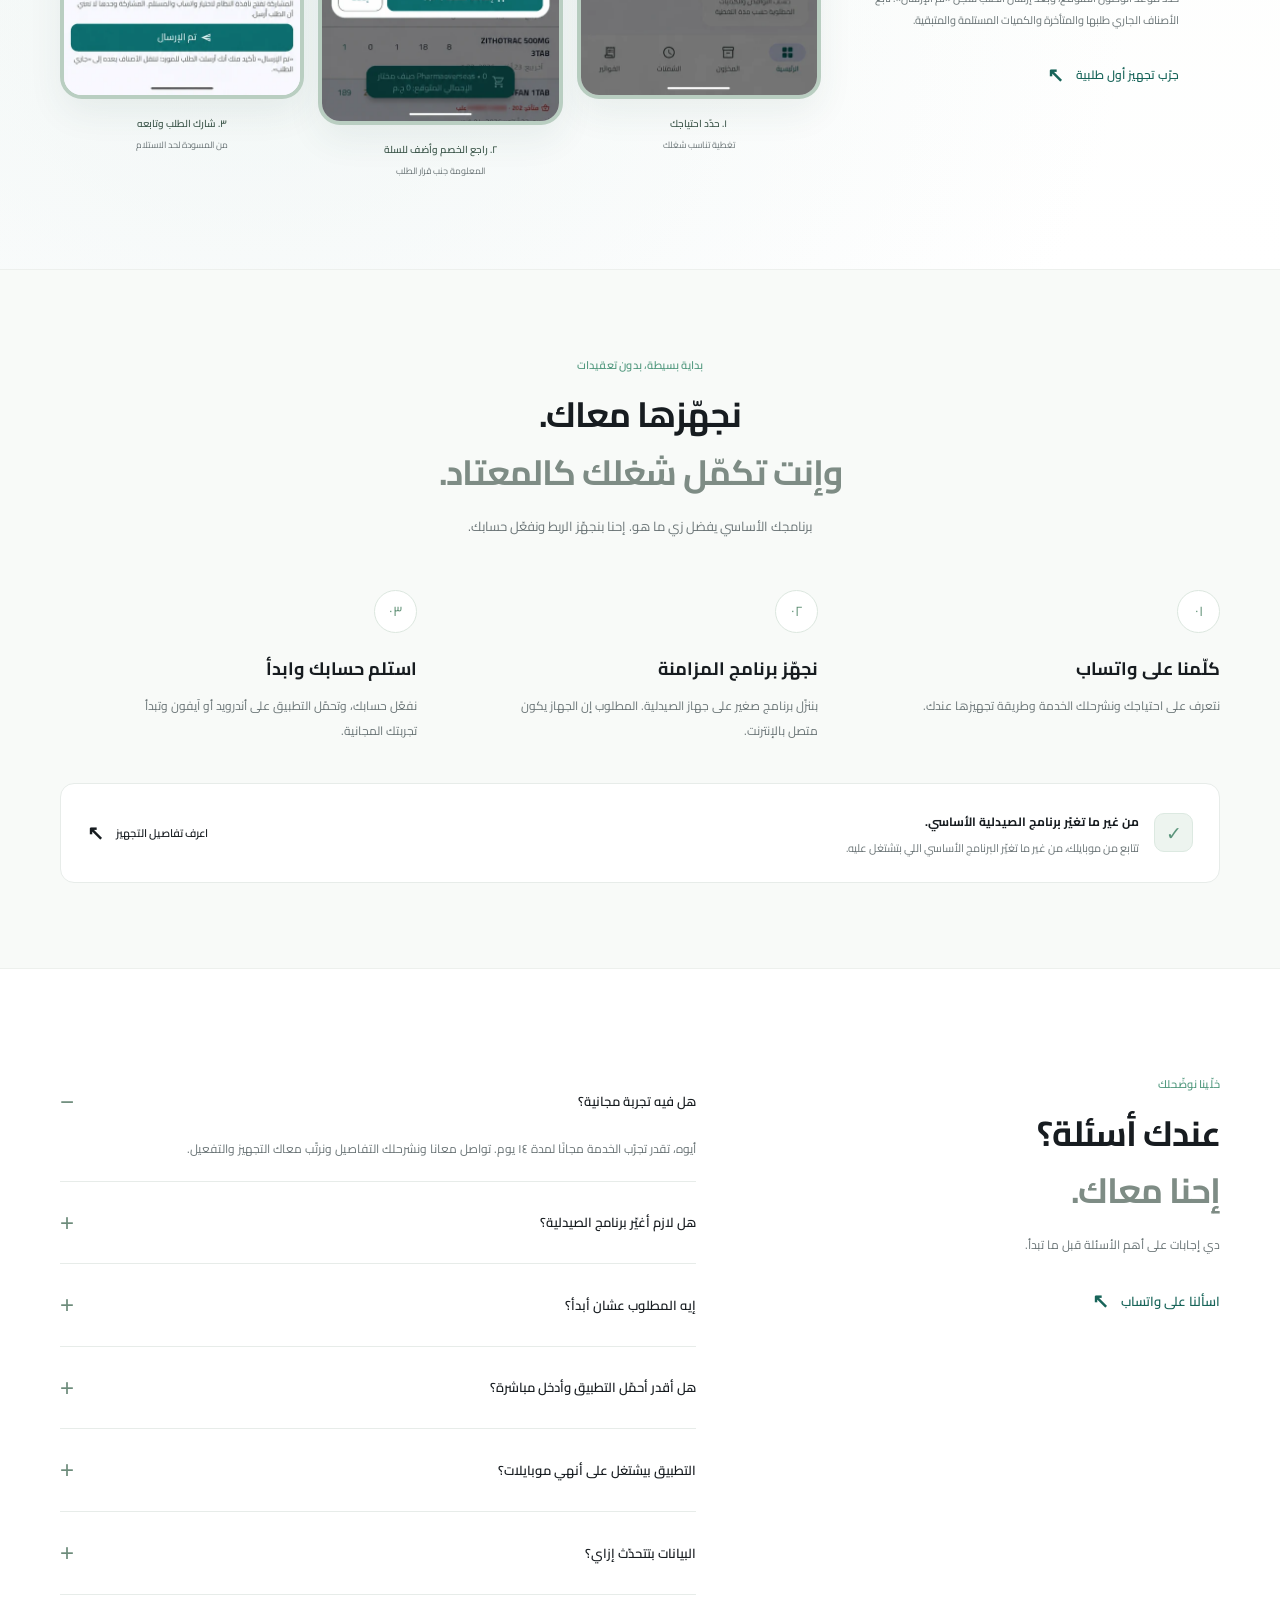
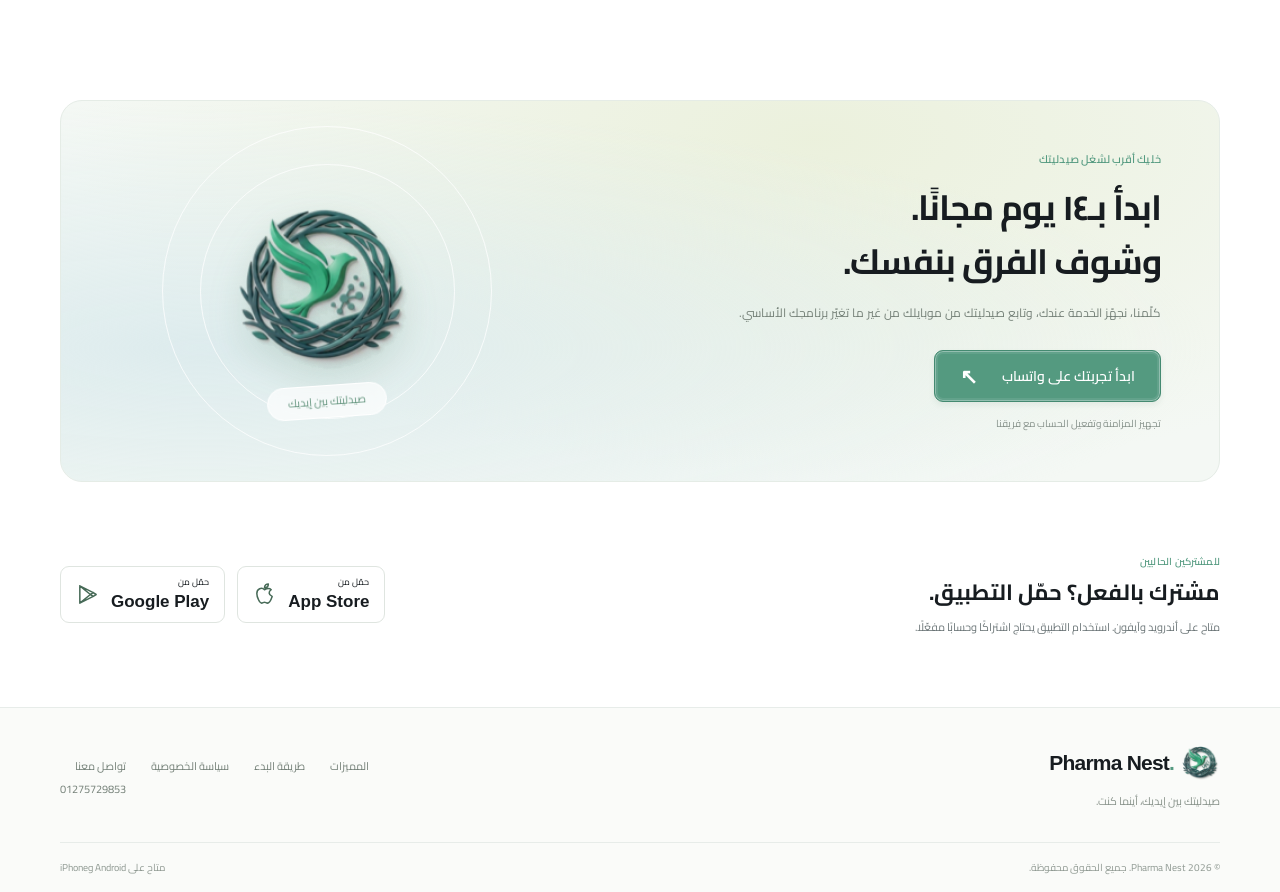
==== commit 1a35b29b: "enhance views" ====
--- a/index.html
+++ b/index.html
@@ -8,8 +8,64 @@
   <meta property="og:title" content="Pharma Nest — صيدليتك بين إيديك">
   <meta property="og:description" content="تابع صيدليتك من موبايلك. تجربة مجانية لمدة ١٤ يوم مع تجهيز المزامنة وتفعيل حسابك.">
   <meta property="og:type" content="website">
+  <meta property="og:url" content="https://pharma-nest.com/">
+  <meta property="og:site_name" content="Pharma Nest">
+  <meta property="og:locale" content="ar_EG">
+  <meta property="og:image" content="https://pharma-nest.com/assets/og-banner.jpg">
+  <meta property="og:image:width" content="1200">
+  <meta property="og:image:height" content="630">
+  <meta property="og:image:alt" content="Pharma Nest: صيدليتك بين إيديك، حتى وإنت بعيد عنها">
+  <meta name="twitter:card" content="summary_large_image">
+  <meta name="twitter:title" content="Pharma Nest — صيدليتك بين إيديك">
+  <meta name="twitter:description" content="تابع صيدليتك من موبايلك. تجربة مجانية لمدة ١٤ يوم مع تجهيز المزامنة وتفعيل حسابك.">
+  <meta name="twitter:image" content="https://pharma-nest.com/assets/og-banner.jpg">
   <title>Pharma Nest | صيدليتك بين إيديك</title>
+  <link rel="canonical" href="https://pharma-nest.com/">
   <link rel="icon" href="assets/logo.png" type="image/png">
+  <link rel="apple-touch-icon" href="assets/logo.png">
+  <script type="application/ld+json">
+  {
+    "@context": "https://schema.org",
+    "@graph": [
+      {
+        "@type": "Organization",
+        "@id": "https://pharma-nest.com/#organization",
+        "name": "Pharma Nest",
+        "url": "https://pharma-nest.com/",
+        "logo": "https://pharma-nest.com/assets/logo.png",
+        "contactPoint": {
+          "@type": "ContactPoint",
+          "telephone": "+201275729853",
+          "contactType": "customer support",
+          "areaServed": "EG",
+          "availableLanguage": ["ar", "en"]
+        }
+      },
+      {
+        "@type": "WebSite",
+        "@id": "https://pharma-nest.com/#website",
+        "url": "https://pharma-nest.com/",
+        "name": "Pharma Nest",
+        "inLanguage": "ar",
+        "publisher": { "@id": "https://pharma-nest.com/#organization" }
+      },
+      {
+        "@type": "MobileApplication",
+        "name": "Pharma Nest",
+        "description": "تابع المخزون والمبيعات والشفتات وطلبات التوريد في صيدليتك من موبايلك، بدون تغيير برنامجك الأساسي.",
+        "operatingSystem": "Android, iOS",
+        "applicationCategory": "BusinessApplication",
+        "inLanguage": "ar",
+        "image": "https://pharma-nest.com/assets/screens/home-private-840.webp",
+        "publisher": { "@id": "https://pharma-nest.com/#organization" },
+        "sameAs": [
+          "https://play.google.com/store/apps/details?id=com.pharmaNest.smarttech.app.pharma_nest",
+          "https://apps.apple.com/eg/app/pharma-nest/id6823165189"
+        ]
+      }
+    ]
+  }
+  </script>
   <link rel="preload" href="assets/fonts/Cairo-Regular.ttf" as="font" type="font/ttf" crossorigin>
   <link rel="stylesheet" href="styles.css?v=20261024-contact1">
   <script src="script.js?v=20261024-contact1" defer></script>
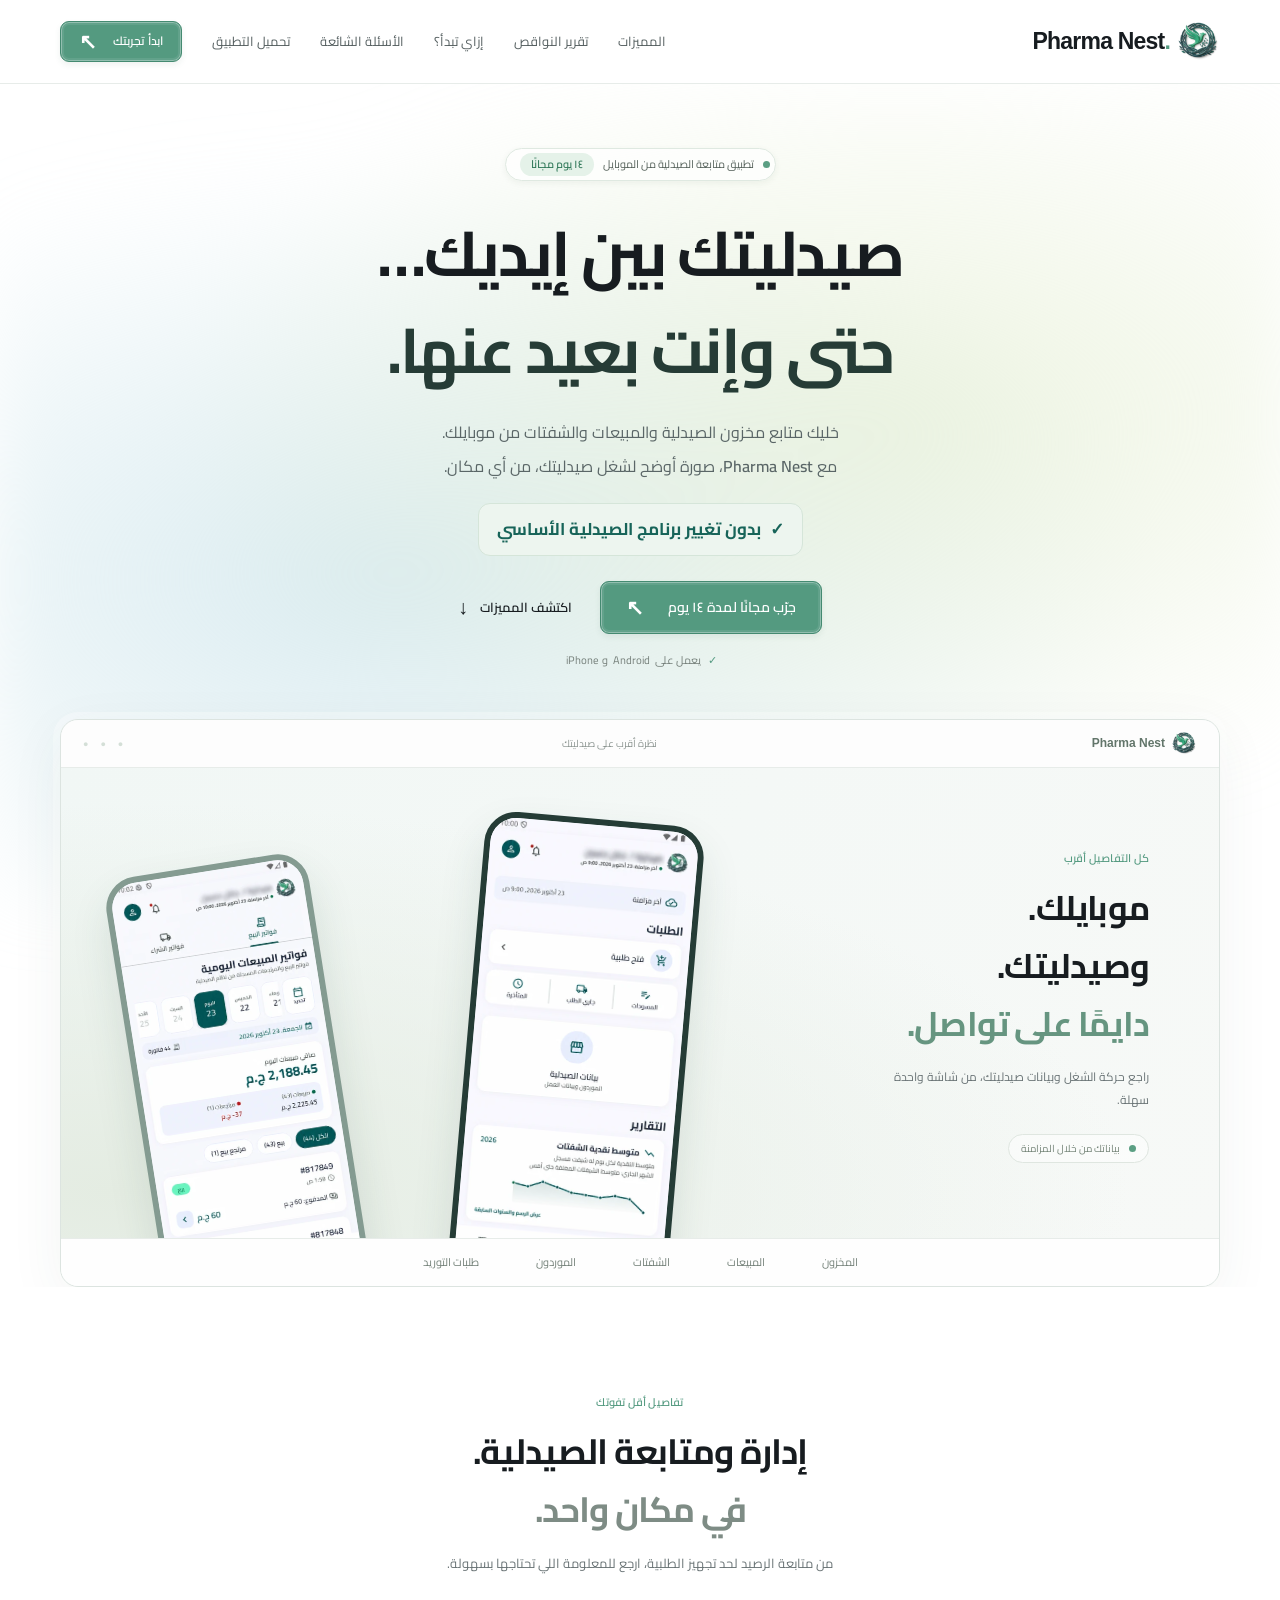
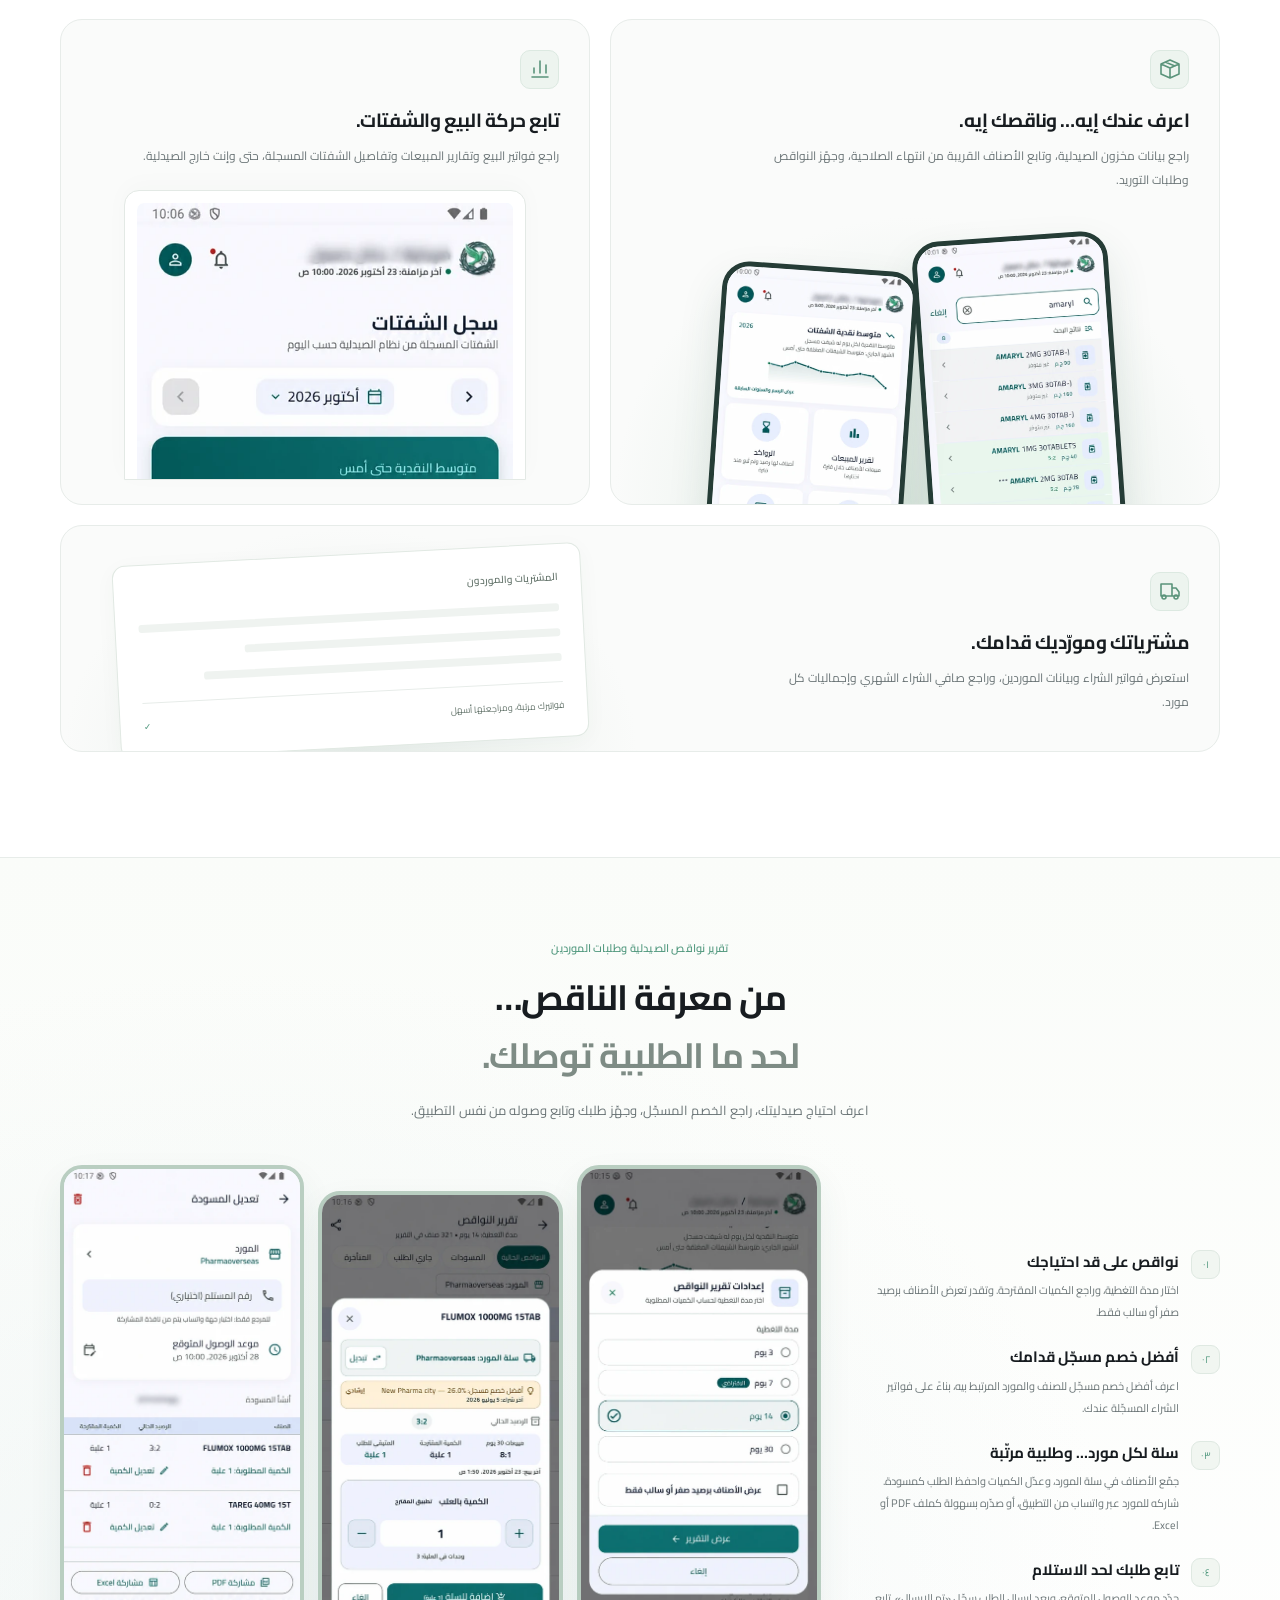
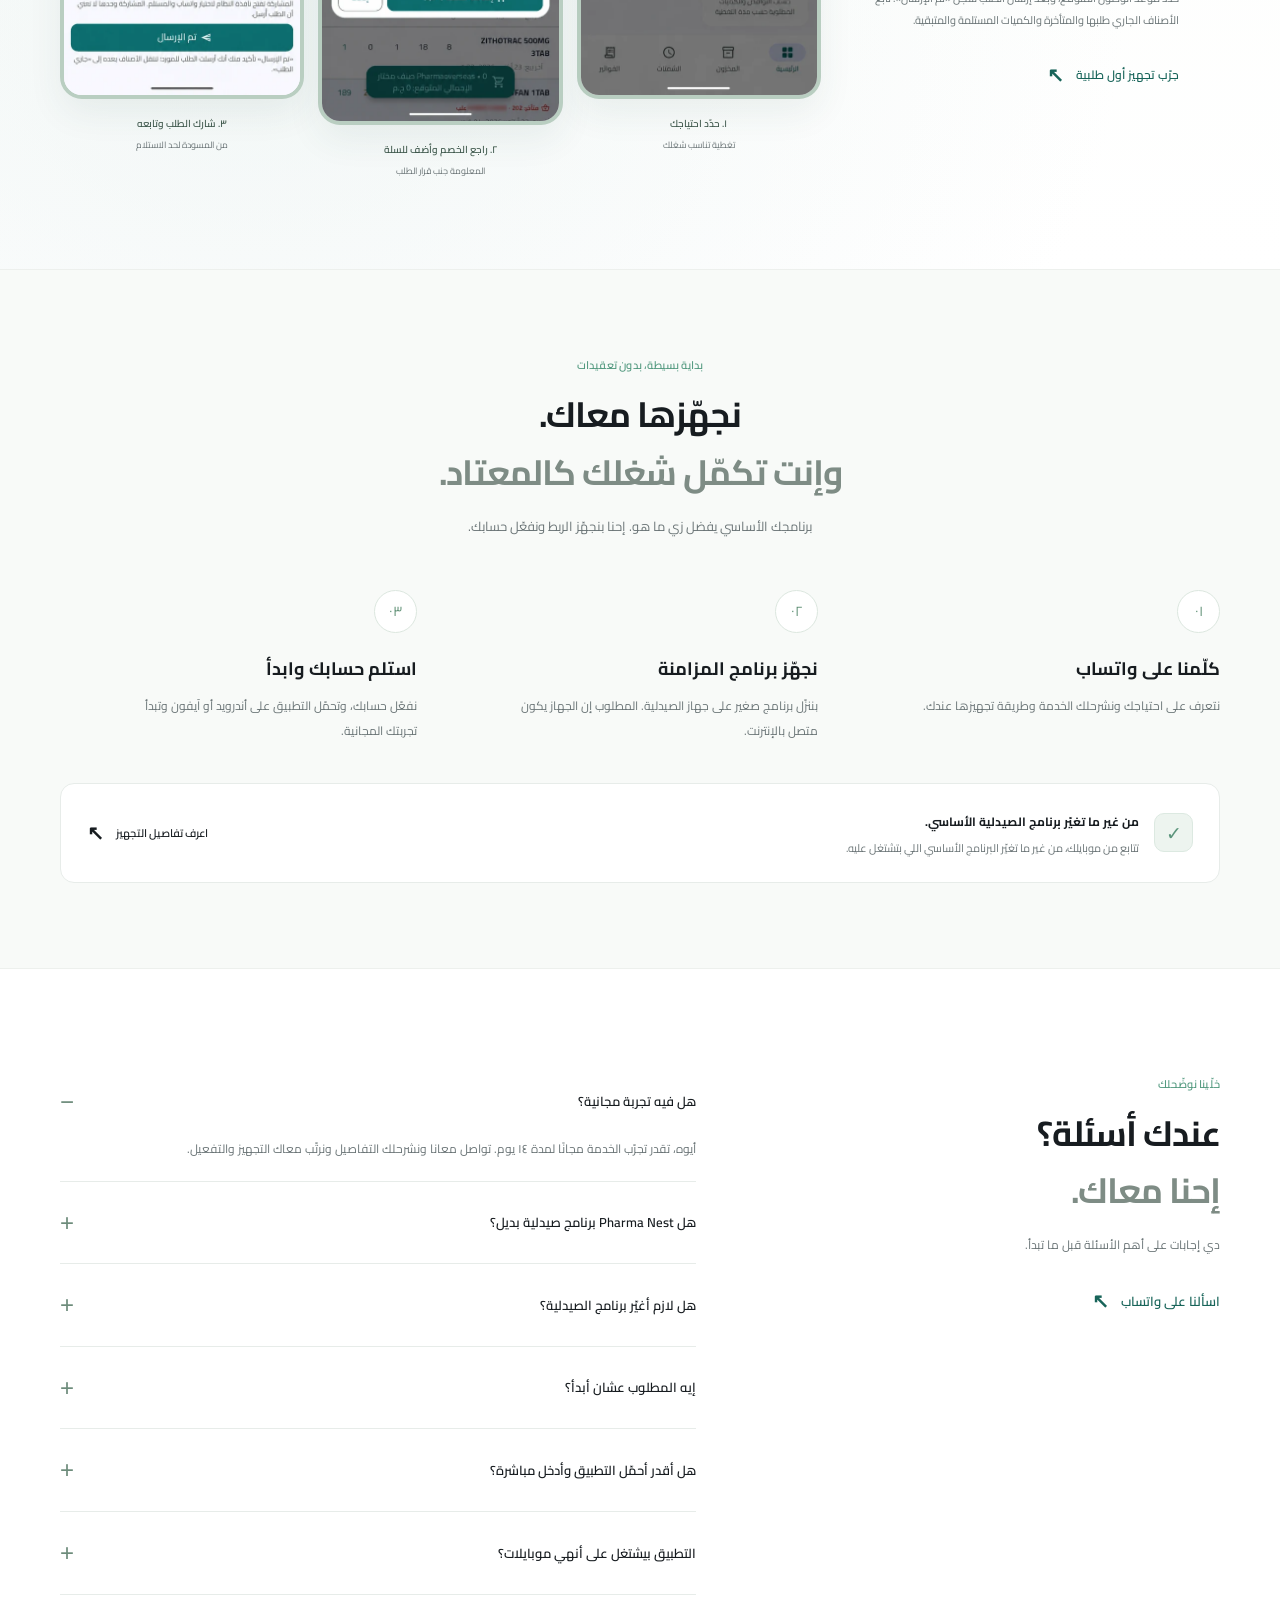
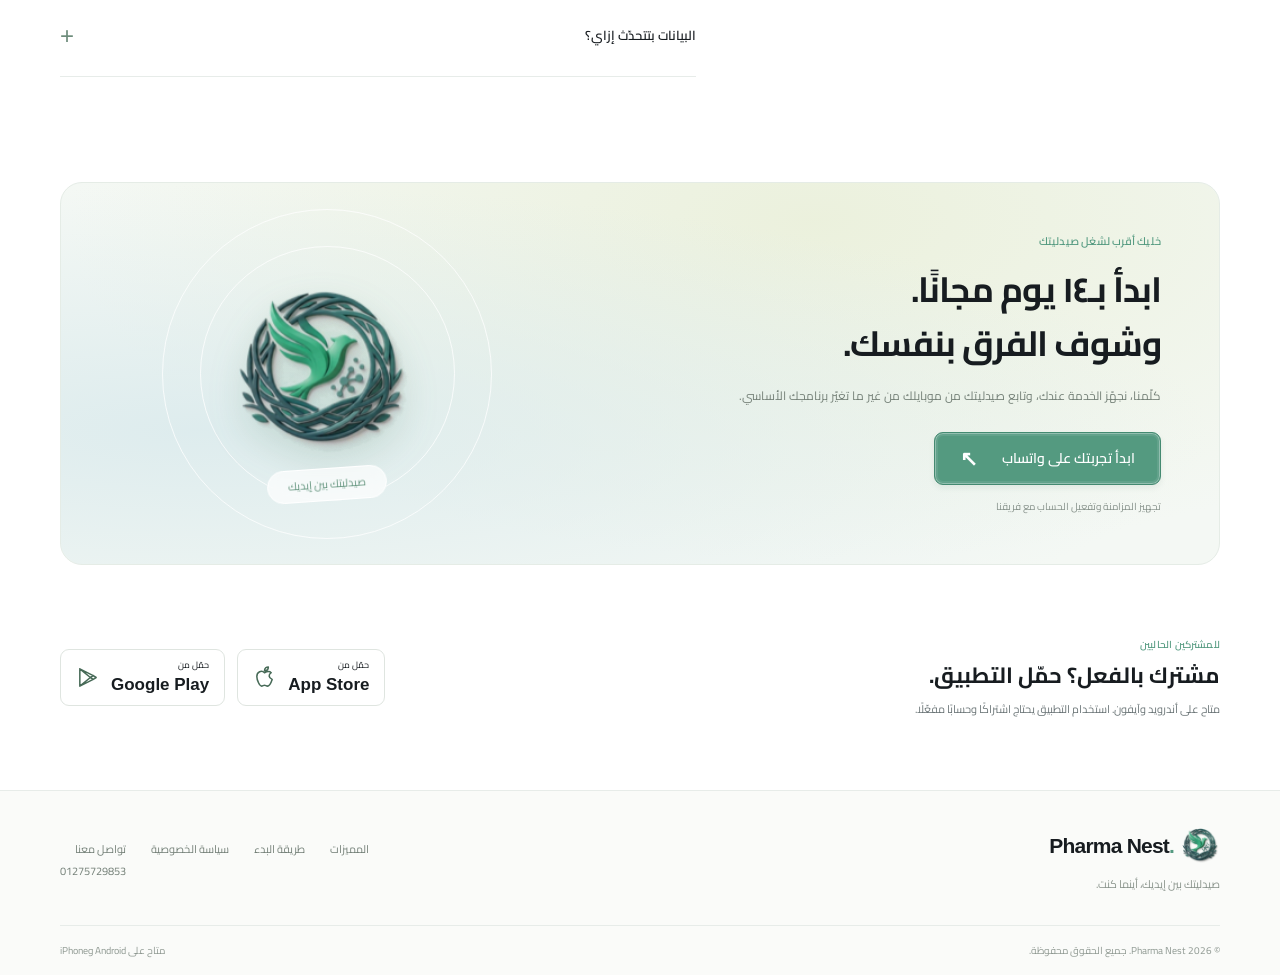
==== commit 98178a45: "keywords" ====
--- a/index.html
+++ b/index.html
@@ -4,9 +4,9 @@
   <meta charset="utf-8">
   <meta name="viewport" content="width=device-width, initial-scale=1">
   <meta name="theme-color" content="#5a9f86">
-  <meta name="description" content="صيدليتك بين إيديك مع Pharma Nest. تابع المخزون والمبيعات والشفتات وطلبات التوريد من موبايلك، بدون تغيير برنامجك الأساسي. جرّب مجانًا لمدة ١٤ يوم.">
-  <meta property="og:title" content="Pharma Nest — صيدليتك بين إيديك">
-  <meta property="og:description" content="تابع صيدليتك من موبايلك. تجربة مجانية لمدة ١٤ يوم مع تجهيز المزامنة وتفعيل حسابك.">
+  <meta name="description" content="Pharma Nest تطبيق لإدارة ومتابعة الصيدلية من الموبايل: مخزون الصيدلية، المبيعات، الشفتات، نواقص الصيدلية وطلبات الموردين. يشتغل مع برنامج الصيدلية اللي عندك. جرّب مجانًا ١٤ يوم.">
+  <meta property="og:title" content="Pharma Nest — تطبيق متابعة الصيدلية من الموبايل">
+  <meta property="og:description" content="تابع مخزون الصيدلية والمبيعات والشفتات ونواقص الصيدلية من موبايلك، بدون تغيير برنامج الصيدلية. تجربة مجانية ١٤ يوم.">
   <meta property="og:type" content="website">
   <meta property="og:url" content="https://pharma-nest.com/">
   <meta property="og:site_name" content="Pharma Nest">
@@ -16,10 +16,10 @@
   <meta property="og:image:height" content="630">
   <meta property="og:image:alt" content="Pharma Nest: صيدليتك بين إيديك، حتى وإنت بعيد عنها">
   <meta name="twitter:card" content="summary_large_image">
-  <meta name="twitter:title" content="Pharma Nest — صيدليتك بين إيديك">
-  <meta name="twitter:description" content="تابع صيدليتك من موبايلك. تجربة مجانية لمدة ١٤ يوم مع تجهيز المزامنة وتفعيل حسابك.">
+  <meta name="twitter:title" content="Pharma Nest — تطبيق متابعة الصيدلية من الموبايل">
+  <meta name="twitter:description" content="تابع مخزون الصيدلية والمبيعات والشفتات ونواقص الصيدلية من موبايلك، بدون تغيير برنامج الصيدلية. تجربة مجانية ١٤ يوم.">
   <meta name="twitter:image" content="https://pharma-nest.com/assets/og-banner.jpg">
-  <title>Pharma Nest | صيدليتك بين إيديك</title>
+  <title>Pharma Nest | تطبيق إدارة ومتابعة الصيدلية من الموبايل</title>
   <link rel="canonical" href="https://pharma-nest.com/">
   <link rel="icon" href="assets/logo.png" type="image/png">
   <link rel="apple-touch-icon" href="assets/logo.png">
@@ -86,9 +86,9 @@
   <section class="hero" id="home" aria-labelledby="hero-title">
     <div class="hero-glow" aria-hidden="true"></div>
     <div class="container hero-content">
-      <div class="announcement"><span class="live-dot" aria-hidden="true"></span><span>متابعة أسهل لصيدليتك</span><span class="announcement-trial">١٤ يوم مجانًا</span></div>
+      <div class="announcement"><span class="live-dot" aria-hidden="true"></span><span>تطبيق متابعة الصيدلية من الموبايل</span><span class="announcement-trial">١٤ يوم مجانًا</span></div>
       <h1 id="hero-title">صيدليتك بين إيديك…<br><span>حتى وإنت بعيد عنها.</span></h1>
-      <p class="hero-description">خليك متابع المخزون والمبيعات والشفتات من موبايلك.<br class="desktop-break"> مع <b dir="ltr">Pharma Nest</b>، صورة أوضح لشغل صيدليتك، من أي مكان.</p>
+      <p class="hero-description">خليك متابع مخزون الصيدلية والمبيعات والشفتات من موبايلك.<br class="desktop-break"> مع <b dir="ltr">Pharma Nest</b>، صورة أوضح لشغل صيدليتك، من أي مكان.</p>
       <p class="hero-compatibility"><span aria-hidden="true">✓</span> بدون تغيير برنامج الصيدلية الأساسي</p>
       <div class="hero-actions"><a class="button" data-contact href="https://wa.me/201275729853" target="_blank" rel="noopener noreferrer">جرّب مجانًا لمدة ١٤ يوم <span aria-hidden="true">↖</span></a><a class="text-link" href="#features">اكتشف المميزات <span aria-hidden="true">↓</span></a></div>
       <p class="platform-note"><span aria-hidden="true">✓</span> يعمل على <span dir="ltr">Android</span> و<span dir="ltr">iPhone</span></p>
@@ -103,9 +103,9 @@
     </div>
   </section>
   <section class="section container" id="features" aria-labelledby="features-title">
-    <div class="section-heading"><span class="eyebrow">تفاصيل أقل تفوتك</span><h2 id="features-title">الصورة الكاملة لصيدليتك.<br><span class="muted-heading">في مكان واحد.</span></h2><p>من متابعة الرصيد لحد تجهيز الطلبية، ارجع للمعلومة اللي تحتاجها بسهولة.</p></div>
+    <div class="section-heading"><span class="eyebrow">تفاصيل أقل تفوتك</span><h2 id="features-title">إدارة ومتابعة الصيدلية.<br><span class="muted-heading">في مكان واحد.</span></h2><p>من متابعة الرصيد لحد تجهيز الطلبية، ارجع للمعلومة اللي تحتاجها بسهولة.</p></div>
     <div class="feature-grid">
-      <article class="feature-card feature-large"><div class="card-copy"><span class="icon-box" aria-hidden="true"><svg viewBox="0 0 24 24"><path d="m3 7 9-4 9 4-9 4-9-4Zm0 0v10l9 4 9-4V7M12 11v10M7 5l10 4"/></svg></span><h3>اعرف عندك إيه… وناقصك إيه.</h3><p>راجع بيانات المخزون، وتابع الأصناف القريبة من انتهاء الصلاحية، وجهّز النواقص وطلبات التوريد.</p></div><div class="feature-screens feature-screens-pair"><div class="phone"><span class="screenshot" style="--screenshot-preview: url('[data-uri]'); aspect-ratio: 840 / 1868"><img src="assets/screens/inventory-private-840.webp" width="840" height="1868" alt="البحث في مخزون الصيدلية وعرض أرصدة الأصناف، مع تمويه اسم الصيدلية" srcset="assets/screens/inventory-private-480.webp 480w, assets/screens/inventory-private-840.webp 840w" sizes="(max-width: 560px) 140px, 196px" loading="lazy" decoding="async"></span></div><div class="phone"><span class="screenshot" style="--screenshot-preview: url('[data-uri]'); aspect-ratio: 840 / 1865"><img src="assets/screens/reports-private-840.webp" width="840" height="1865" alt="تقارير المبيعات والرواكد وتقييم المخزون وقرب انتهاء الصلاحية والنواقص، مع تمويه اسم الصيدلية" srcset="assets/screens/reports-private-480.webp 480w, assets/screens/reports-private-840.webp 840w" sizes="(max-width: 560px) 140px, 196px" loading="lazy" decoding="async"></span></div></div></article>
+      <article class="feature-card feature-large"><div class="card-copy"><span class="icon-box" aria-hidden="true"><svg viewBox="0 0 24 24"><path d="m3 7 9-4 9 4-9 4-9-4Zm0 0v10l9 4 9-4V7M12 11v10M7 5l10 4"/></svg></span><h3>اعرف عندك إيه… وناقصك إيه.</h3><p>راجع بيانات مخزون الصيدلية، وتابع الأصناف القريبة من انتهاء الصلاحية، وجهّز النواقص وطلبات التوريد.</p></div><div class="feature-screens feature-screens-pair"><div class="phone"><span class="screenshot" style="--screenshot-preview: url('[data-uri]'); aspect-ratio: 840 / 1868"><img src="assets/screens/inventory-private-840.webp" width="840" height="1868" alt="البحث في مخزون الصيدلية وعرض أرصدة الأصناف، مع تمويه اسم الصيدلية" srcset="assets/screens/inventory-private-480.webp 480w, assets/screens/inventory-private-840.webp 840w" sizes="(max-width: 560px) 140px, 196px" loading="lazy" decoding="async"></span></div><div class="phone"><span class="screenshot" style="--screenshot-preview: url('[data-uri]'); aspect-ratio: 840 / 1865"><img src="assets/screens/reports-private-840.webp" width="840" height="1865" alt="تقارير المبيعات والرواكد وتقييم المخزون وقرب انتهاء الصلاحية والنواقص، مع تمويه اسم الصيدلية" srcset="assets/screens/reports-private-480.webp 480w, assets/screens/reports-private-840.webp 840w" sizes="(max-width: 560px) 140px, 196px" loading="lazy" decoding="async"></span></div></div></article>
       <article class="feature-card"><div class="card-copy"><span class="icon-box" aria-hidden="true"><svg viewBox="0 0 24 24"><path d="M4 20h16M6 16v-5M12 16V4M18 16V8"/></svg></span><h3>تابع حركة البيع والشفتات.</h3><p>راجع فواتير البيع وتقارير المبيعات وتفاصيل الشفتات المسجلة، حتى وإنت خارج الصيدلية.</p></div><div class="image-window"><span class="screenshot" style="--screenshot-preview: url('[data-uri]'); aspect-ratio: 840 / 1868"><img src="assets/screens/shifts-private-v2-840.webp" width="840" height="1868" alt="سجل الشفتات ومتوسط النقدية ومطابقة درج النقدية، مع تمويه اسم الصيدلية" srcset="assets/screens/shifts-private-v2-480.webp 480w, assets/screens/shifts-private-v2-840.webp 840w" sizes="(max-width: 560px) 240px, (max-width: 1000px) 320px, 380px" loading="lazy" decoding="async"></span></div></article>
       <article class="feature-card feature-horizontal"><div class="card-copy"><span class="icon-box" aria-hidden="true"><svg viewBox="0 0 24 24"><path d="M3 5h11v12H3zM14 9h4l3 4v4h-7M6 20a2 2 0 1 0 0-4 2 2 0 0 0 0 4Zm12 0a2 2 0 1 0 0-4 2 2 0 0 0 0 4Z"/></svg></span><h3>مشترياتك ومورّديك قدامك.</h3><p>استعرض فواتير الشراء وبيانات الموردين، وراجع صافي الشراء الشهري وإجماليات كل مورد.</p></div><div class="quiet-illustration" aria-hidden="true"><div class="paper"><span>المشتريات والموردون</span><i></i><i></i><i></i><div>فواتيرك مرتبة، ومراجعتها أسهل <span>✓</span></div></div></div></article>
     </div>
@@ -113,7 +113,7 @@
   <section class="shortages-section" id="shortages" aria-labelledby="shortages-title">
     <div class="container">
       <div class="section-heading">
-        <span class="eyebrow">تقرير النواقص وطلبات الموردين</span>
+        <span class="eyebrow">تقرير نواقص الصيدلية وطلبات الموردين</span>
         <h2 id="shortages-title">من معرفة الناقص…<br><span class="muted-heading">لحد ما الطلبية توصلك.</span></h2>
         <p>اعرف احتياج صيدليتك، راجع الخصم المسجّل، وجهّز طلبك وتابع وصوله من نفس التطبيق.</p>
       </div>
@@ -141,7 +141,7 @@
     <div class="setup-note"><span class="icon-box" aria-hidden="true">✓</span><div><strong>من غير ما تغيّر برنامج الصيدلية الأساسي.</strong><p>تتابع من موبايلك، من غير ما تغيّر البرنامج الأساسي اللي بتشتغل عليه.</p></div><a class="text-link" data-contact href="https://wa.me/201275729853" target="_blank" rel="noopener noreferrer">اعرف تفاصيل التجهيز <span aria-hidden="true">↖</span></a></div>
   </div></section>
   <section class="section container faq-section" id="faq" aria-labelledby="faq-title"><div class="faq-intro"><span class="eyebrow">خلّينا نوضّحلك</span><h2 id="faq-title">عندك أسئلة؟<br><span class="muted-heading">إحنا معاك.</span></h2><p>دي إجابات على أهم الأسئلة قبل ما تبدأ.</p><a class="text-link" data-contact href="https://wa.me/201275729853" target="_blank" rel="noopener noreferrer">اسألنا على واتساب <span aria-hidden="true">↖</span></a></div>
-    <div class="faq-list"><details open><summary>هل فيه تجربة مجانية؟</summary><p>أيوه، تقدر تجرّب الخدمة مجانًا لمدة ١٤ يوم. تواصل معانا ونشرحلك التفاصيل ونرتّب معاك التجهيز والتفعيل.</p></details><details><summary>هل لازم أغيّر برنامج الصيدلية؟</summary><p>لا، بتكمّل شغلك على برنامجك الأساسي. بنجهّز برنامج مزامنة صغير على جهاز الصيدلية عشان تقدر تتابع البيانات من التطبيق.</p></details><details><summary>إيه المطلوب عشان أبدأ؟</summary><p>جهاز الصيدلية يكون متصل بالإنترنت عشان برنامج المزامنة يقدر يحدّث البيانات. فريقنا بيتواصل معاك لترتيب التجهيز وتفعيل حسابك.</p></details><details><summary>هل أقدر أحمّل التطبيق وأدخل مباشرة؟</summary><p>استخدام التطبيق بيحتاج حساب مفعّل بعد تجهيز الخدمة. كلّمنا الأول، وبعد التفعيل هنساعدك تسجّل الدخول على موبايلك.</p></details><details><summary>التطبيق بيشتغل على أنهي موبايلات؟</summary><p>التطبيق متاح لأجهزة أندرويد من Google Play ولأجهزة آيفون من App Store. روابط التحميل موجودة تحت للمشتركين الحاليين.</p></details><details><summary>البيانات بتتحدّث إزاي؟</summary><p>برنامج المزامنة بينقل البيانات من جهاز الصيدلية للخدمة عبر الإنترنت.</p></details></div>
+    <div class="faq-list"><details open><summary>هل فيه تجربة مجانية؟</summary><p>أيوه، تقدر تجرّب الخدمة مجانًا لمدة ١٤ يوم. تواصل معانا ونشرحلك التفاصيل ونرتّب معاك التجهيز والتفعيل.</p></details><details><summary>هل Pharma Nest برنامج صيدلية بديل؟</summary><p>لا، Pharma Nest تطبيق موبايل لمتابعة وإدارة الصيدلية، بيشتغل جنب برنامج الصيدلية اللي عندك. برنامج الصيدلية بيفضل زي ما هو للبيع والشراء، والتطبيق بيوريك المخزون والمبيعات والشفتات ونواقص الصيدلية من موبايلك.</p></details><details><summary>هل لازم أغيّر برنامج الصيدلية؟</summary><p>لا، بتكمّل شغلك على برنامجك الأساسي. بنجهّز برنامج مزامنة صغير على جهاز الصيدلية عشان تقدر تتابع البيانات من التطبيق.</p></details><details><summary>إيه المطلوب عشان أبدأ؟</summary><p>جهاز الصيدلية يكون متصل بالإنترنت عشان برنامج المزامنة يقدر يحدّث البيانات. فريقنا بيتواصل معاك لترتيب التجهيز وتفعيل حسابك.</p></details><details><summary>هل أقدر أحمّل التطبيق وأدخل مباشرة؟</summary><p>استخدام التطبيق بيحتاج حساب مفعّل بعد تجهيز الخدمة. كلّمنا الأول، وبعد التفعيل هنساعدك تسجّل الدخول على موبايلك.</p></details><details><summary>التطبيق بيشتغل على أنهي موبايلات؟</summary><p>التطبيق متاح لأجهزة أندرويد من Google Play ولأجهزة آيفون من App Store. روابط التحميل موجودة تحت للمشتركين الحاليين.</p></details><details><summary>البيانات بتتحدّث إزاي؟</summary><p>برنامج المزامنة بينقل البيانات من جهاز الصيدلية للخدمة عبر الإنترنت.</p></details></div>
   </section>
   <section class="container trial-section" id="contact" aria-labelledby="trial-title"><div class="trial-glow" aria-hidden="true"></div><div class="trial-content"><span class="eyebrow">خليك أقرب لشغل صيدليتك</span><h2 id="trial-title">ابدأ بـ١٤ يوم مجانًا.<br>وشوف الفرق بنفسك.</h2><p>كلّمنا، نجهّز الخدمة عندك، وتابع صيدليتك من موبايلك من غير ما تغيّر برنامجك الأساسي.</p><a class="button" data-contact href="https://wa.me/201275729853" target="_blank" rel="noopener noreferrer">ابدأ تجربتك على واتساب <span aria-hidden="true">↖</span></a><span class="trial-caption">تجهيز المزامنة وتفعيل الحساب مع فريقنا</span></div><div class="trial-art" aria-hidden="true"><div class="orbit orbit-one"></div><div class="orbit orbit-two"></div><img src="assets/logo.png" width="200" height="200" alt=""><span class="floating-label">صيدليتك بين إيديك</span></div></section>
   <section class="container download-section" id="download" aria-labelledby="download-title"><div><span class="eyebrow">للمشتركين الحاليين</span><h2 id="download-title">مشترك بالفعل؟ حمّل التطبيق.</h2><p>متاح على أندرويد وآيفون. استخدام التطبيق يحتاج اشتراكًا وحسابًا مفعّلًا.</p></div><div class="store-links"><a class="store-badge" data-store="android" href="https://play.google.com/store/apps/details?id=com.pharmaNest.smarttech.app.pharma_nest" target="_blank" rel="noopener noreferrer" aria-label="تحميل تطبيق Pharma Nest من Google Play"><svg viewBox="0 0 24 24" aria-hidden="true"><path d="M4 3 15 12 4 21V3Zm0 0 14 7M4 21l14-7M15 12l3-2 3 2-3 2-3-2Z"/></svg><span><small>حمّل من</small><strong>Google Play</strong></span></a><a class="store-badge" data-store="ios" href="https://apps.apple.com/eg/app/pharma-nest/id6823165189" target="_blank" rel="noopener noreferrer" aria-label="تحميل تطبيق Pharma Nest من App Store"><svg viewBox="0 0 24 24" aria-hidden="true"><path d="M12 7c-3-3-8-1-8 4 0 4 3 10 5 10 1 0 2-1 3-1s2 1 3 1c2 0 4-4 5-7-4-2-4-5-1-7-2-2-5-1-7 0Zm0-2c0-3 2-4 4-4 0 3-2 4-4 4Z"/></svg><span><small>حمّل من</small><strong>App Store</strong></span></a></div></section>
